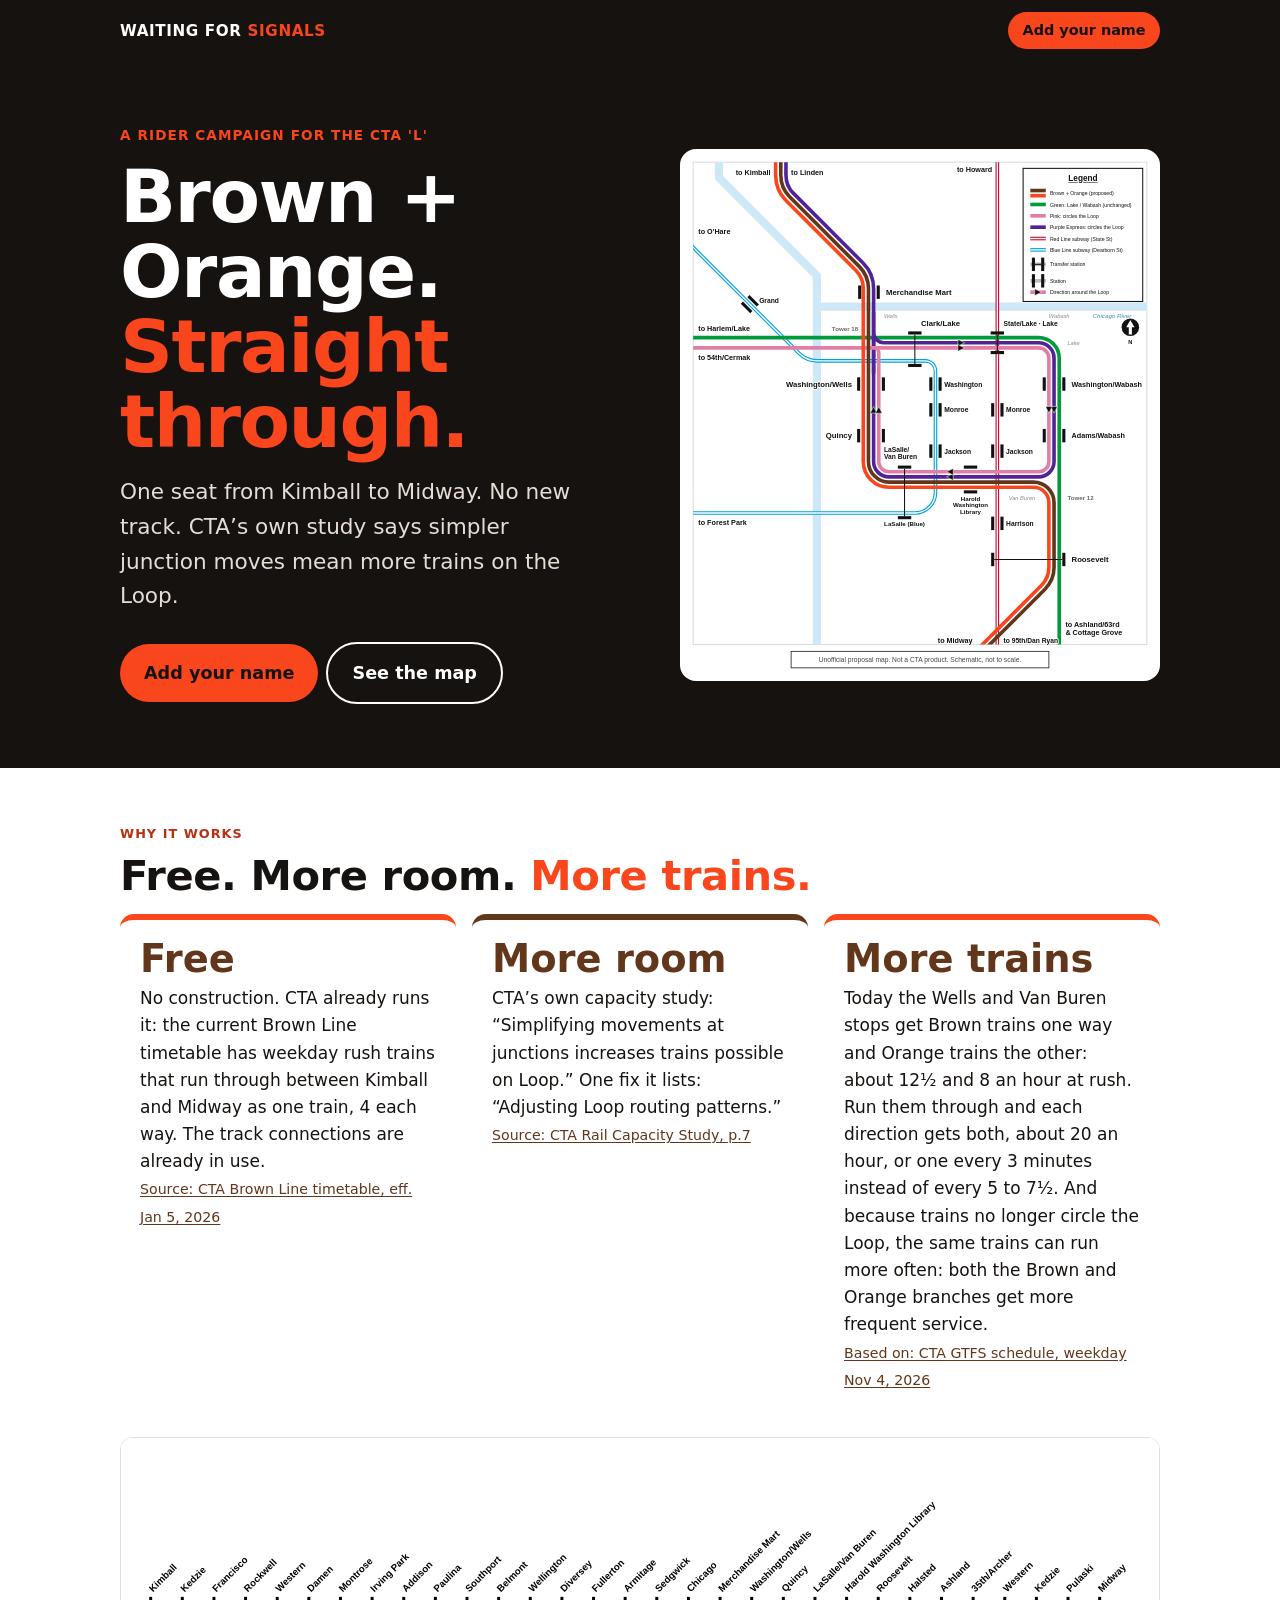
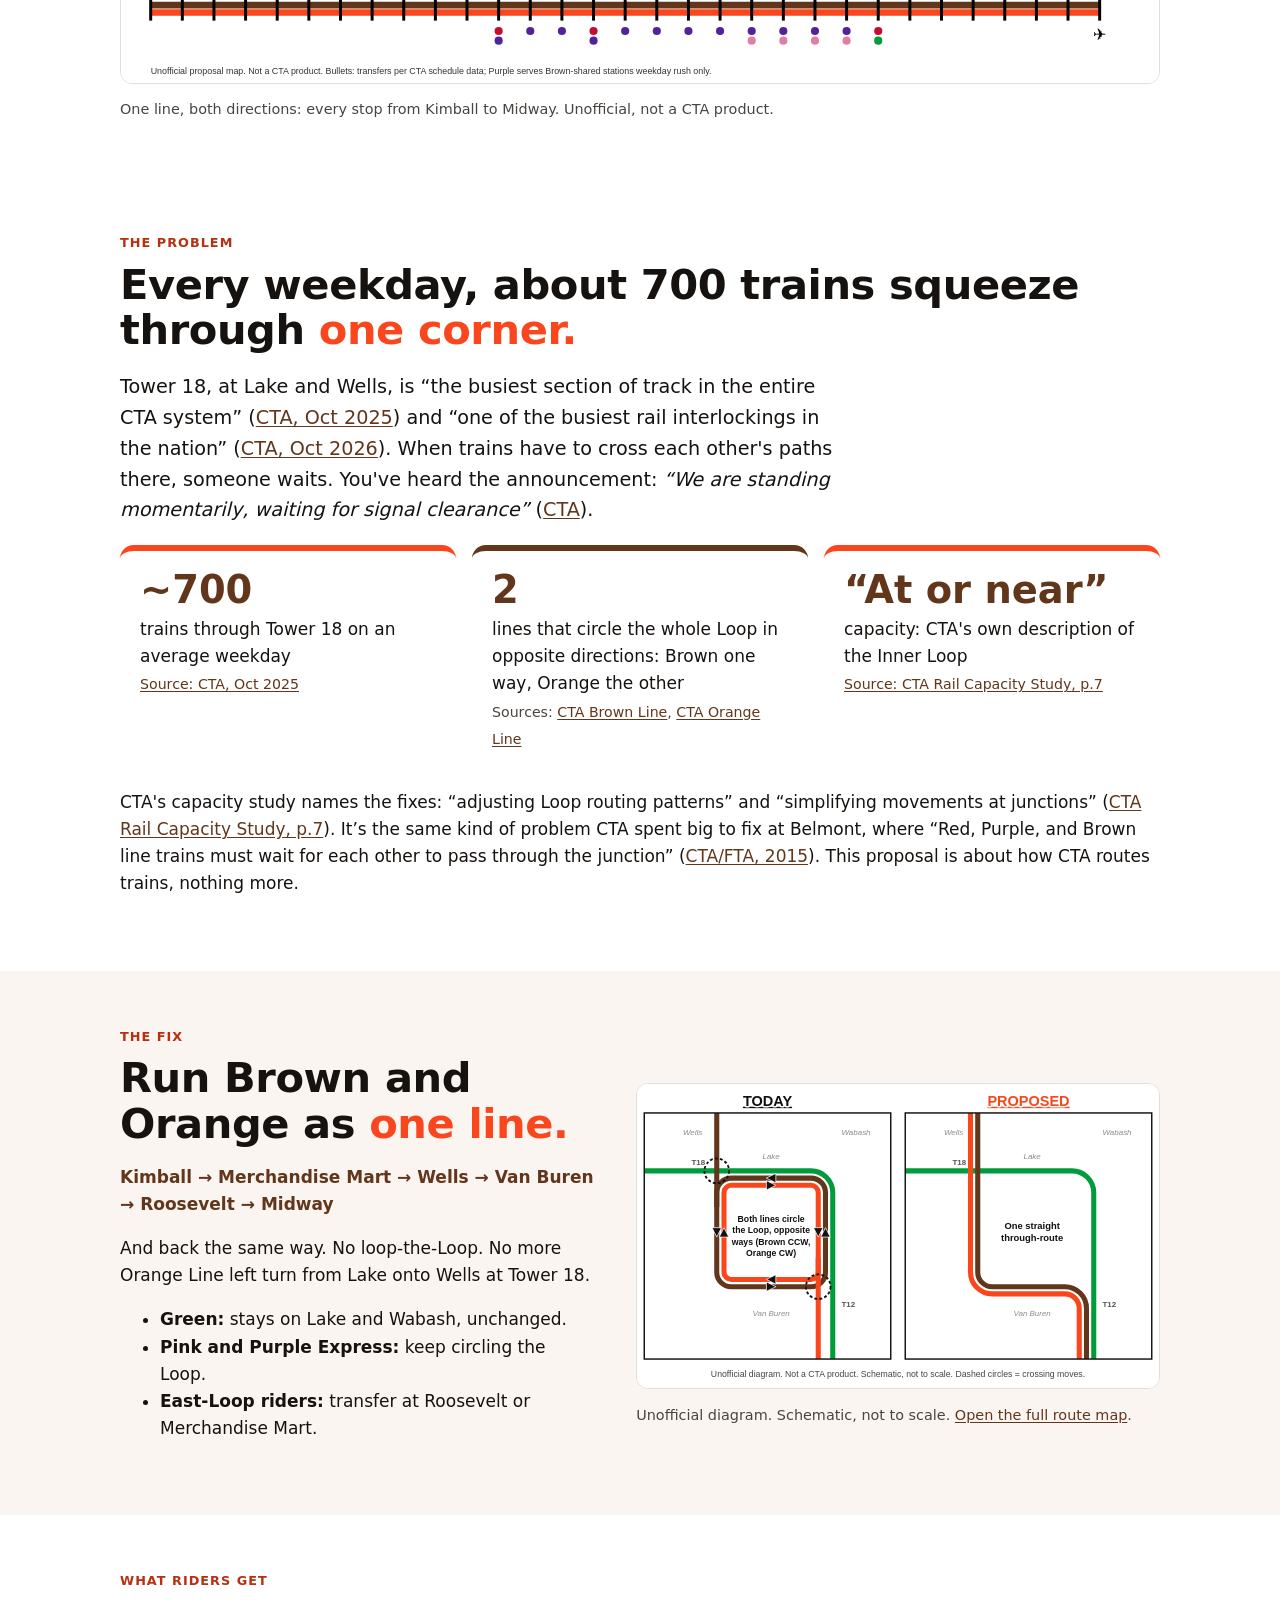
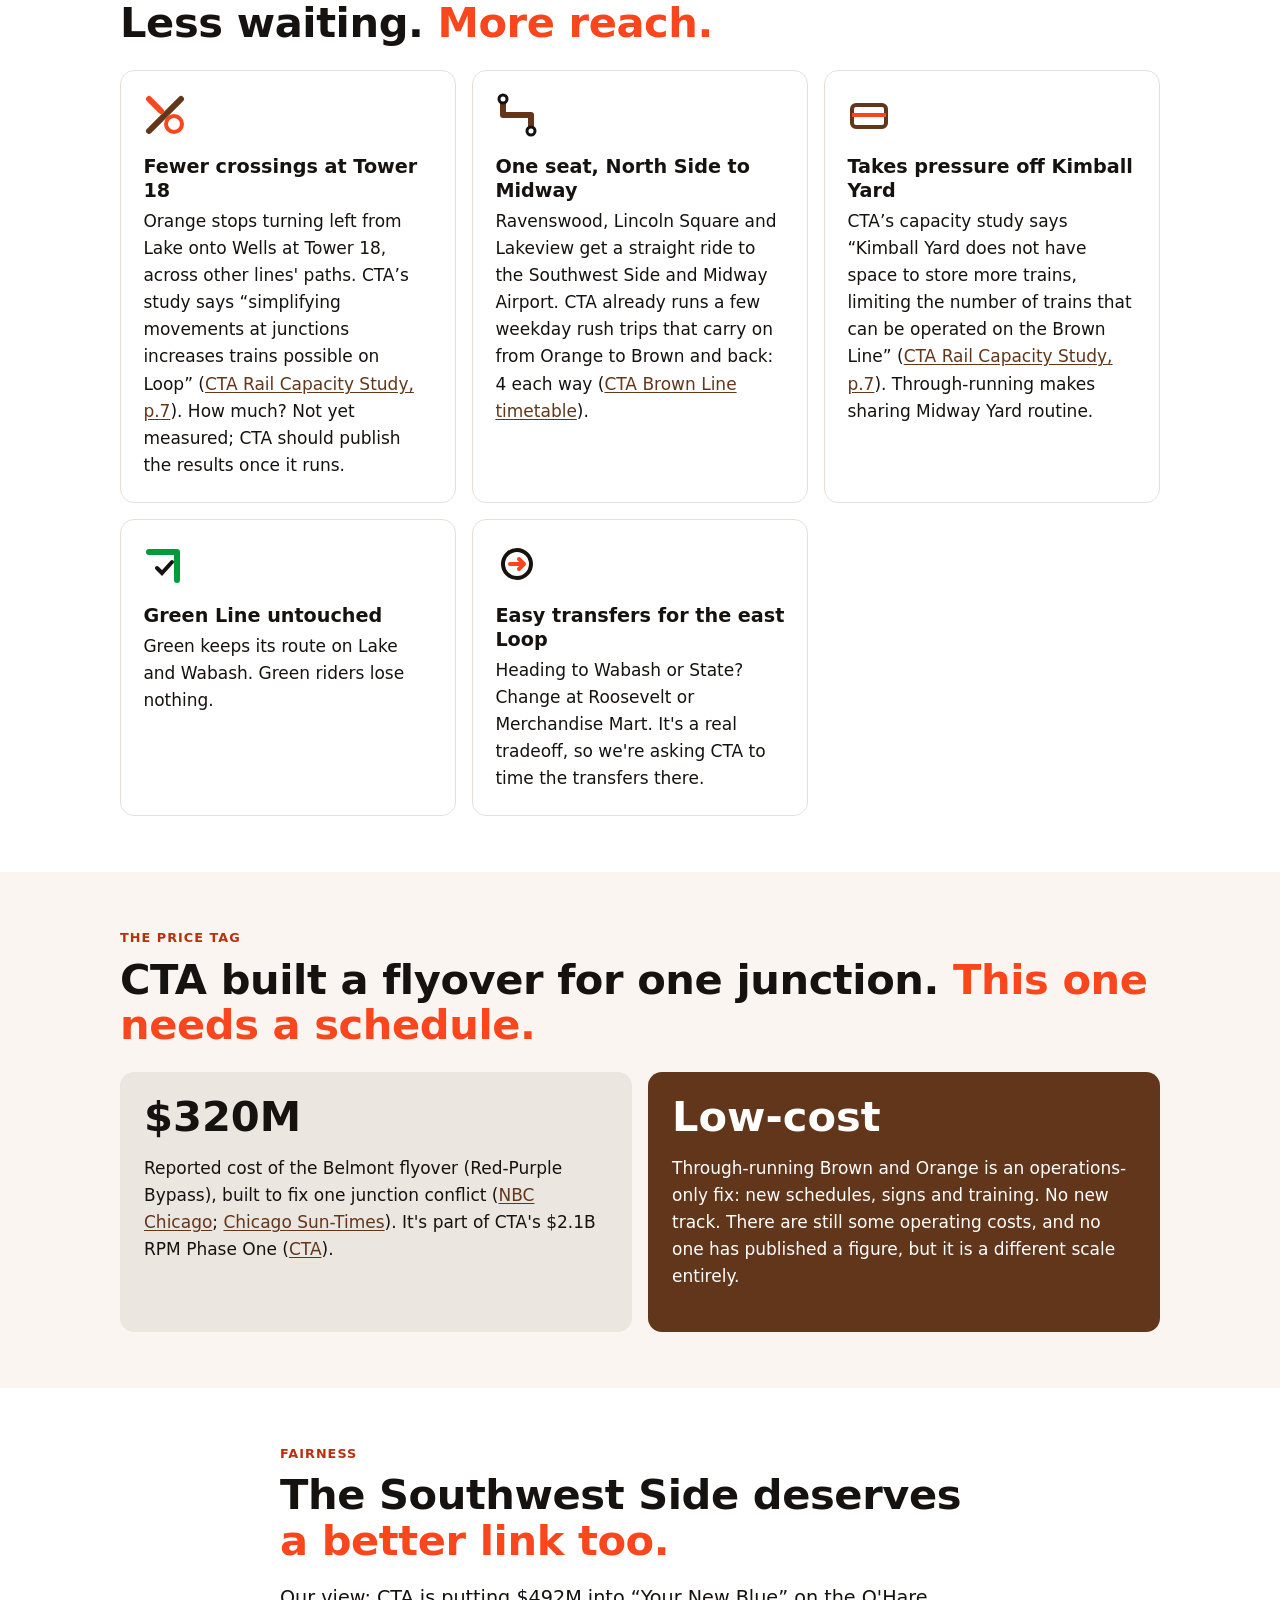
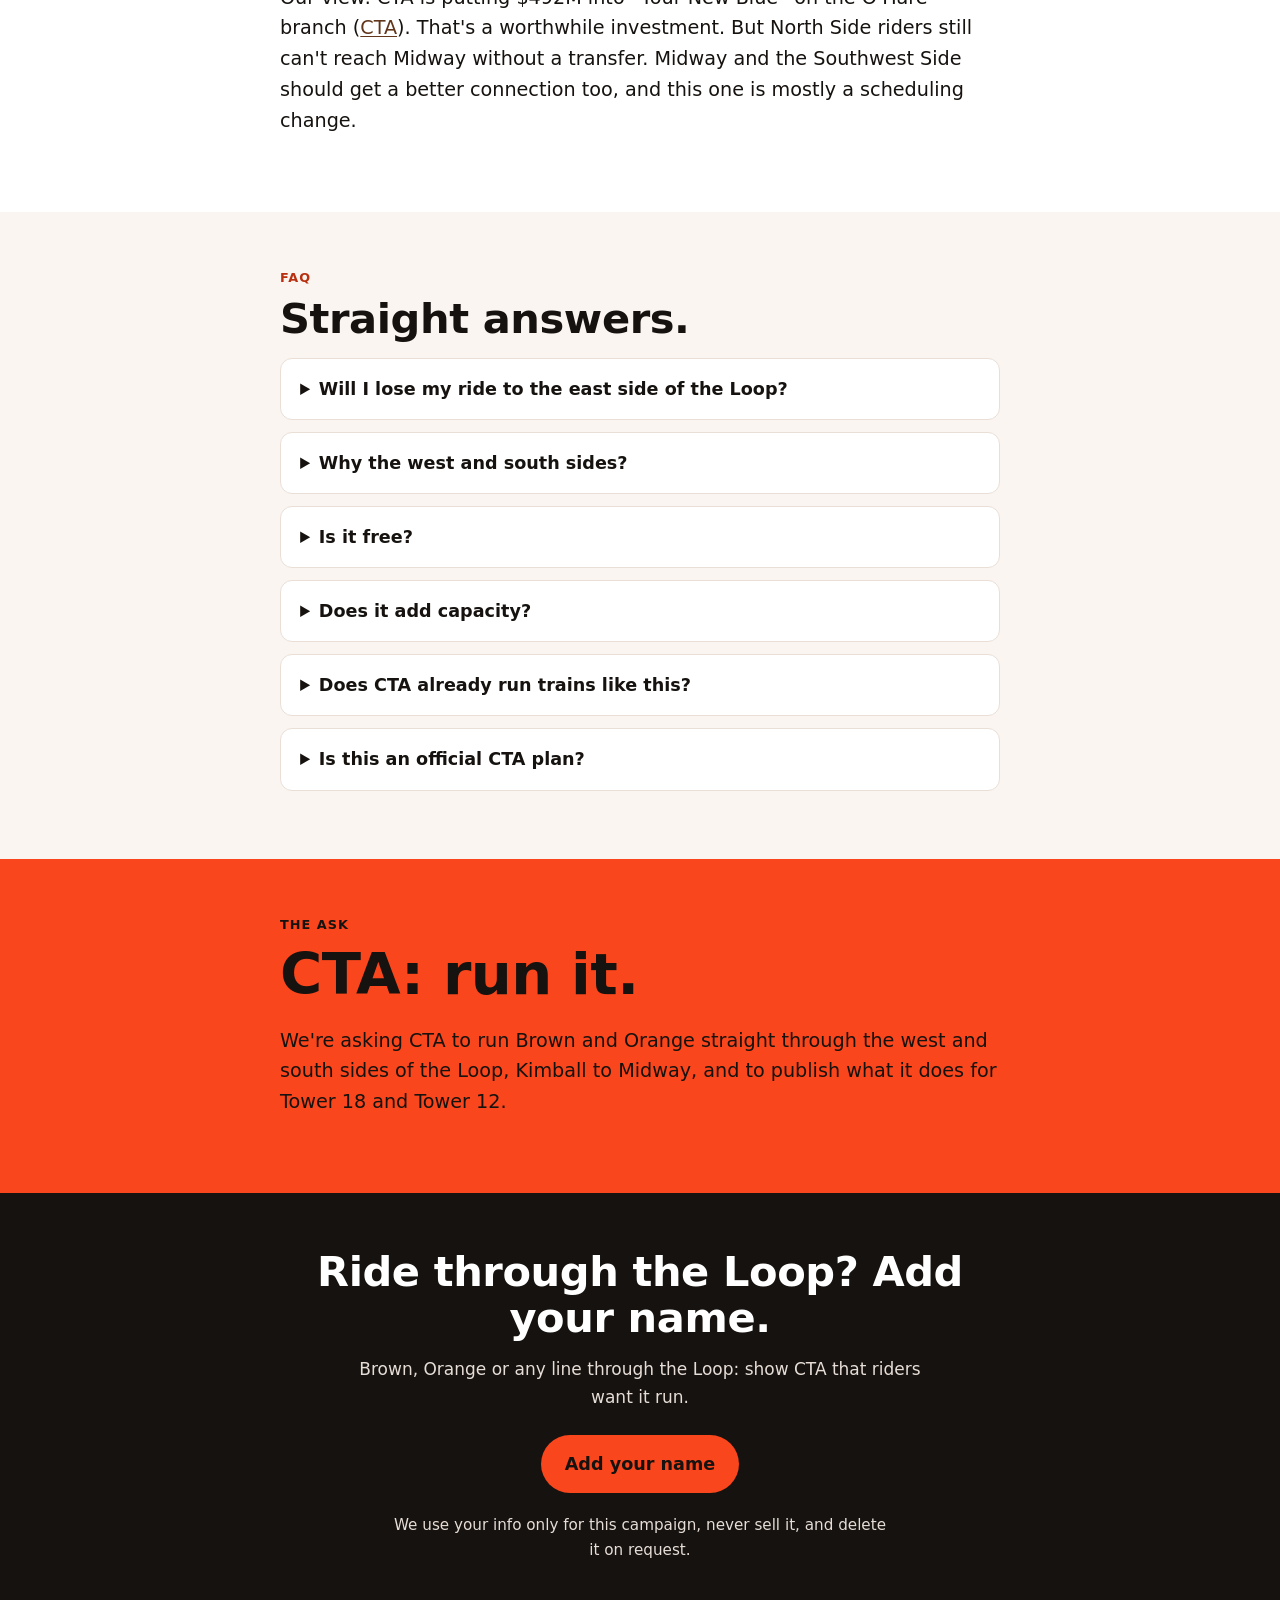
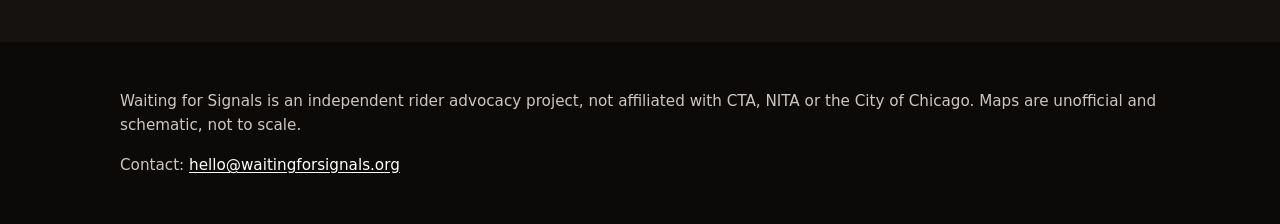
==== index.html @ 57dbf2f5 "Fix Tower 18: Orange left turn; more branch service" ====
<!doctype html>
<html lang="en">
<head>
<meta charset="utf-8">
<meta name="viewport" content="width=device-width,initial-scale=1">
<title>Waiting for Signals: Brown + Orange, straight through the Loop</title>
<meta name="description" content="A rider campaign asking CTA to run the Brown and Orange lines straight through the west and south sides of the Loop: fewer crossings at Tower 18, one seat from Kimball to Midway.">
<link rel="canonical" href="https://waitingforsignals.org/">
<meta property="og:type" content="website">
<meta property="og:url" content="https://waitingforsignals.org/">
<meta property="og:title" content="Waiting for Signals: Brown + Orange, straight through">
<meta property="og:description" content="One seat from Kimball to Midway. Fewer crossings at Tower 18. CTA: run it.">
<meta property="og:image" content="https://waitingforsignals.org/og_card.png">
<meta property="og:image:width" content="1200"><meta property="og:image:height" content="630">
<meta property="og:image:alt" content="Waiting for Signals: Brown + Orange, straight through. One seat, Kimball to Midway.">
<meta name="twitter:card" content="summary_large_image">
<meta name="theme-color" content="#16120f">
<link rel="icon" href="data:image/svg+xml,%3Csvg xmlns='http://www.w3.org/2000/svg' viewBox='0 0 32 32'%3E%3Crect width='32' height='32' rx='6' fill='%2362361B'/%3E%3Ccircle cx='16' cy='16' r='8' fill='%23F9461C'/%3E%3C/svg%3E">
<link rel="stylesheet" href="style.css">
</head>
<body>
<a class="skip" href="#main">Skip to content</a>
<nav class="top" aria-label="Site"><div class="wrap">
<a class="logo" href="#main">Waiting for <span>Signals</span></a>
<a class="navcta" href="#sign-up">Add your name</a>
</div></nav>

<header class="hero"><div class="wrap">
<div>
<p class="kicker">A rider campaign for the CTA 'L'</p>
<h1>Brown + Orange.<br><span class="o">Straight through.</span></h1>
<p class="sub">One seat from Kimball to Midway. No new track. CTA&rsquo;s own study says simpler junction moves mean more trains on the Loop.</p>
<a class="btn" href="#sign-up">Add your name</a><a class="btn ghost" href="#fix">See the map</a>
</div>
<div class="hero-map"><img src="route_map.svg" width="900" height="1000" alt="Unofficial schematic map: Brown and Orange run together from Kimball through Merchandise Mart, down Wells and along Van Buren, then on to Roosevelt and Midway. Green stays on Lake and Wabash. Pink and Purple Express still circle the Loop."></div>
</div></header>

<main id="main">
<section id="why" aria-labelledby="why-h"><div class="wrap">
<p class="eyebrow">Why it works</p>
<h2 id="why-h">Free. More room. <span class="o">More trains.</span></h2>
<ul class="stats">
<li><b>Free</b><span>No construction. CTA already runs it: the current Brown Line timetable has weekday rush trains that run through between Kimball and Midway as one train, 4 each way. The track connections are already in use.</span><small><a href="https://www.transitchicago.com/assets/1/6/rail-tt_brown.pdf">Source: CTA Brown Line timetable, eff. Jan 5, 2026</a></small></li>
<li><b>More room</b><span>CTA&rsquo;s own capacity study: &ldquo;Simplifying movements at junctions increases trains possible on Loop.&rdquo; One fix it lists: &ldquo;Adjusting Loop routing patterns.&rdquo;</span><small><a href="https://www.transitchicago.com/assets/1/6/RP_CDMSMITH_RCM_Task2AExecutiveSummary_20170628_FINAL.pdf">Source: CTA Rail Capacity Study, p.7</a></small></li>
<li><b>More trains</b><span>Today the Wells and Van Buren stops get Brown trains one way and Orange trains the other: about 12&frac12; and 8 an hour at rush. Run them through and each direction gets both, about 20 an hour, or one every 3 minutes instead of every 5 to 7&frac12;. And because trains no longer circle the Loop, the same trains can run more often: both the Brown and Orange branches get more frequent service.</span><small><a href="https://www.transitchicago.com/developers/gtfs/">Based on: CTA GTFS schedule, weekday Nov 4, 2026</a></small></li>
</ul>
<figure class="strip"><div class="strip-scroll"><img src="strip_map.svg" width="1400" height="330" alt="Unofficial strip map of the proposed through line: Kimball through Ravenswood, Lakeview and Lincoln Park stations to Merchandise Mart, then Washington/Wells, Quincy, LaSalle/Van Buren and Harold Washington Library, Roosevelt, and out through Halsted, Ashland, 35th/Archer, Western, Kedzie and Pulaski to Midway. Brown and Orange run side by side the whole way."></div>
<figcaption>One line, both directions: every stop from Kimball to Midway. Unofficial, not a CTA product.</figcaption></figure>
</div></section>
<section id="problem"><div class="wrap">
<p class="eyebrow">The problem</p>
<h2>Every weekday, about 700 trains squeeze through <span class="o">one corner.</span></h2>
<p class="lead">Tower 18, at Lake and Wells, is &ldquo;the busiest section of track in the entire CTA system&rdquo; (<a href="https://www.transitchicago.com/-weekend-track-work-will-require-a-line-cut-affecting-all-loop-elevated-rail-lines/">CTA, Oct 2025</a>) and &ldquo;one of the busiest rail interlockings in the nation&rdquo; (<a href="https://www.transitchicago.com/cta-to-revitalize-key-track-and-interlocking-infrastructure-at-loop-and-lake-junction-this-weekend-/">CTA, Oct 2026</a>). When trains have to cross each other's paths there, someone waits. You've heard the announcement: <em>&ldquo;We are standing momentarily, waiting for signal clearance&rdquo;</em> (<a href="https://www.transitchicago.com/assets/1/6/RedPurpleBypass_ExhibitBrds_20140521.pdf">CTA</a>).</p>
<ul class="stats">
<li><b>~700</b><span>trains through Tower 18 on an average weekday</span><small><a href="https://www.transitchicago.com/-weekend-track-work-will-require-a-line-cut-affecting-all-loop-elevated-rail-lines/">Source: CTA, Oct 2025</a></small></li>
<li><b>2</b><span>lines that circle the whole Loop in opposite directions: Brown one way, Orange the other</span><small>Sources: <a href="https://www.transitchicago.com/brownline/">CTA Brown Line</a>, <a href="https://www.transitchicago.com/orangeline/">CTA Orange Line</a></small></li>
<li><b>&ldquo;At or near&rdquo;</b><span>capacity: CTA's own description of the Inner Loop</span><small><a href="https://www.transitchicago.com/assets/1/6/RP_CDMSMITH_RCM_Task2AExecutiveSummary_20170628_FINAL.pdf">Source: CTA Rail Capacity Study, p.7</a></small></li>
</ul>
<p>CTA's capacity study names the fixes: &ldquo;adjusting Loop routing patterns&rdquo; and &ldquo;simplifying movements at junctions&rdquo; (<a href="https://www.transitchicago.com/assets/1/6/RP_CDMSMITH_RCM_Task2AExecutiveSummary_20170628_FINAL.pdf">CTA Rail Capacity Study, p.7</a>). It&rsquo;s the same kind of problem CTA spent big to fix at Belmont, where &ldquo;Red, Purple, and Brown line trains must wait for each other to pass through the junction&rdquo; (<a href="https://www.transitchicago.com/assets/1/6/2015-05-19_CTA_RPM_-_RPB_EA_FINAL.pdf">CTA/FTA, 2015</a>). This proposal is about how CTA routes trains, nothing more.</p>
</div></section>

<section id="fix" class="tint"><div class="wrap split">
<div>
<p class="eyebrow">The fix</p>
<h2>Run Brown and Orange as <span class="o">one line.</span></h2>
<p class="route">Kimball &rarr; Merchandise Mart &rarr; Wells &rarr; Van Buren &rarr; Roosevelt &rarr; Midway</p>
<p>And back the same way. No loop-the-Loop. No more Orange Line left turn from Lake onto Wells at Tower 18.</p>
<ul>
<li><strong>Green:</strong> stays on Lake and Wabash, unchanged.</li>
<li><strong>Pink and Purple Express:</strong> keep circling the Loop.</li>
<li><strong>East-Loop riders:</strong> transfer at Roosevelt or Merchandise Mart.</li>
</ul>
</div>
<figure><img src="before_after.svg" width="720" height="420" alt="Before and after diagram. Today: Brown circles the Loop one way and Orange the other, crossing paths at the junctions. Proposed: Brown and Orange run straight down Wells and along Van Buren, and Green is unchanged on Lake and Wabash.">
<figcaption>Unofficial diagram. Schematic, not to scale. <a href="route_map.svg">Open the full route map</a>.</figcaption></figure>
</div></section>

<section id="benefits"><div class="wrap">
<p class="eyebrow">What riders get</p>
<h2>Less waiting. <span class="o">More reach.</span></h2>
<div class="cards">
<article class="card"><svg viewBox="0 0 44 44" aria-hidden="true"><path d="M6 38 L38 6" stroke="#62361B" stroke-width="6" stroke-linecap="round"/><path d="M6 6 L18 18" stroke="#F9461C" stroke-width="6" stroke-linecap="round"/><circle cx="31" cy="31" r="8" fill="none" stroke="#F9461C" stroke-width="4"/></svg>
<h3>Fewer crossings at Tower 18</h3><p>Orange stops turning left from Lake onto Wells at Tower 18, across other lines' paths. CTA&rsquo;s study says &ldquo;simplifying movements at junctions increases trains possible on Loop&rdquo; (<a href="https://www.transitchicago.com/assets/1/6/RP_CDMSMITH_RCM_Task2AExecutiveSummary_20170628_FINAL.pdf">CTA Rail Capacity Study, p.7</a>). How much? Not yet measured; CTA should publish the results once it runs.</p></article>
<article class="card"><svg viewBox="0 0 44 44" aria-hidden="true"><path d="M8 6 V22 H36 V38" fill="none" stroke="#62361B" stroke-width="6" stroke-linejoin="round" stroke-linecap="round"/><circle cx="8" cy="6" r="4" fill="#fff" stroke="#16120f" stroke-width="3"/><circle cx="36" cy="38" r="4" fill="#fff" stroke="#16120f" stroke-width="3"/></svg>
<h3>One seat, North Side to Midway</h3><p>Ravenswood, Lincoln Square and Lakeview get a straight ride to the Southwest Side and Midway Airport. CTA already runs a few weekday rush trips that carry on from Orange to Brown and back: 4 each way (<a href="https://www.transitchicago.com/assets/1/6/rail-tt_brown.pdf">CTA Brown Line timetable</a>).</p></article>
<article class="card"><svg viewBox="0 0 44 44" aria-hidden="true"><rect x="5" y="12" width="34" height="22" rx="4" fill="none" stroke="#62361B" stroke-width="4"/><path d="M5 22 H39" stroke="#F9461C" stroke-width="4"/></svg>
<h3>Takes pressure off Kimball Yard</h3><p>CTA&rsquo;s capacity study says &ldquo;Kimball Yard does not have space to store more trains, limiting the number of trains that can be operated on the Brown Line&rdquo; (<a href="https://www.transitchicago.com/assets/1/6/RP_CDMSMITH_RCM_Task2AExecutiveSummary_20170628_FINAL.pdf">CTA Rail Capacity Study, p.7</a>). Through-running makes sharing Midway Yard routine.</p></article>
<article class="card"><svg viewBox="0 0 44 44" aria-hidden="true"><path d="M6 10 H34 V38" fill="none" stroke="#009B3A" stroke-width="6" stroke-linejoin="round" stroke-linecap="round"/><path d="M14 26 l5 5 l10 -11" fill="none" stroke="#16120f" stroke-width="4" stroke-linecap="round"/></svg>
<h3>Green Line untouched</h3><p>Green keeps its route on Lake and Wabash. Green riders lose nothing.</p></article>
<article class="card"><svg viewBox="0 0 44 44" aria-hidden="true"><circle cx="22" cy="22" r="14" fill="#fff" stroke="#16120f" stroke-width="4"/><path d="M15 22 H29 M24 17 l5 5 -5 5" fill="none" stroke="#F9461C" stroke-width="4" stroke-linecap="round" stroke-linejoin="round"/></svg>
<h3>Easy transfers for the east Loop</h3><p>Heading to Wabash or State? Change at Roosevelt or Merchandise Mart. It's a real tradeoff, so we're asking CTA to time the transfers there.</p></article>
</div>
</div></section>

<section id="cost" class="tint"><div class="wrap">
<p class="eyebrow">The price tag</p>
<h2>CTA built a flyover for one junction. <span class="o">This one needs a schedule.</span></h2>
<div class="vs">
<div class="a"><b>$320M</b><p>Reported cost of the Belmont flyover (Red-Purple Bypass), built to fix one junction conflict (<a href="https://www.nbcchicago.com/local-2/ctas-new-red-purple-bypass-goes-into-service-today-will-carry-brown-line-over-new-tracks/2688964/">NBC Chicago</a>; <a href="https://chicago.suntimes.com/2021/11/18/22789957/cta-brown-line-red-purple-bypass">Chicago Sun-Times</a>). It's part of CTA's $2.1B RPM Phase One (<a href="https://www.transitchicago.com/assets/1/14/RPM_Red-Purple_Bypass_to_go_into_service_release_FINAL_11.17.21.pdf">CTA</a>).</p></div>
<div class="b"><b>Low-cost</b><p>Through-running Brown and Orange is an operations-only fix: new schedules, signs and training. No new track. There are still some operating costs, and no one has published a figure, but it is a different scale entirely.</p></div>
</div>
</div></section>

<section id="fairness"><div class="wrap narrow">
<p class="eyebrow">Fairness</p>
<h2>The Southwest Side deserves <span class="o">a better link too.</span></h2>
<p class="lead">Our view: CTA is putting $492M into &ldquo;Your New Blue&rdquo; on the O'Hare branch (<a href="https://www.transitchicago.com/yournewblue/">CTA</a>). That's a worthwhile investment. But North Side riders still can't reach Midway without a transfer. Midway and the Southwest Side should get a better connection too, and this one is mostly a scheduling change.</p>
</div></section>

<section id="faq" class="tint"><div class="wrap narrow">
<p class="eyebrow">FAQ</p>
<h2>Straight answers.</h2>
<details><summary>Will I lose my ride to the east side of the Loop?</summary><p>If you ride Brown or Orange to Washington/Wabash, State/Lake or Adams/Wabash, you'd transfer at Roosevelt or Merchandise Mart. That's a real tradeoff, so we're asking CTA to time the transfers there.</p></details>
<details><summary>Why the west and south sides?</summary><p>Running along Wells and Van Buren links Kimball and Midway directly. It removes the Orange Line's left turn from Lake onto Wells at Tower 18 and the full-Loop trip for both lines, and Green stays on Lake and Wabash.</p></details>
<details><summary>Is it free?</summary><p>Free of construction, yes: it needs no new track, and CTA already runs a few through trains between Kimball and Midway (<a href="https://www.transitchicago.com/assets/1/6/rail-tt_brown.pdf">CTA Brown Line timetable, eff. Jan 5, 2026</a>). Running it all day still has some operating costs, like new signs, schedules and operator training. No source we know of puts a dollar figure on it.</p></details>
<details><summary>Does it add capacity?</summary><p>It could free up capacity. Nobody has quantified the gain publicly yet. We're asking CTA to publish the Tower 18 and Tower 12 results when it runs.</p></details>
<details><summary>Does CTA already run trains like this?</summary><p>Yes, a few. The current Brown Line timetable shows 4 weekday trips each way that run through between the Orange and Brown lines (<a href="https://www.transitchicago.com/assets/1/6/rail-tt_brown.pdf">CTA Brown Line timetable</a>). Riders call them &ldquo;tiger trains&rdquo; (<a href="https://chi.streetsblog.org/2020/02/21/riding-the-tiger-whats-up-with-those-wacky-hybrid-orange-and-brown-l-trains">Streetsblog Chicago</a>), and CTA said Kimball Yard &ldquo;simply doesn&rsquo;t have enough capacity&rdquo; for the full morning rush.</p></details>
<details><summary>Is this an official CTA plan?</summary><p>No. Waiting for Signals is an independent rider campaign. The maps on this site are unofficial and are not CTA products.</p></details>
</div></section>

<section id="ask" class="ask"><div class="wrap narrow">
<p class="eyebrow" style="color:#16120f">The ask</p>
<h2>CTA: run it.</h2>
<p class="lead">We're asking CTA to run Brown and Orange straight through the west and south sides of the Loop, Kimball to Midway, and to publish what it does for Tower 18 and Tower 12.</p>
</div></section>

<section id="sign-up" class="signup"><div class="wrap narrow">
<h2>Ride through the Loop? Add your name.</h2>
<p>Brown, Orange or any line through the Loop: show CTA that riders want it run.</p>
<a class="btn" href="https://tally.so/r/5XX7Ro" rel="noopener">Add your name</a>
<p class="privacy">We use your info only for this campaign, never sell it, and delete it on request.</p>
</div></section>
</main>
<footer><div class="wrap">
<p>Waiting for Signals is an independent rider advocacy project, not affiliated with CTA, NITA or the City of Chicago. Maps are unofficial and schematic, not to scale.</p>
<p>Contact: <a href="mailto:hello@waitingforsignals.org">hello@waitingforsignals.org</a></p>
</div></footer>
</body>
</html>
---- style.css ----
:root{--brown:#62361B;--orange:#F9461C;--ink:#16120f;--muted:#4a4440;--tint:#faf5f1;--olink:#b8300f}
*{box-sizing:border-box}html{scroll-behavior:smooth}
body{margin:0;font-family:Inter,system-ui,-apple-system,"Segoe UI",Roboto,Helvetica,Arial,sans-serif;color:var(--ink);line-height:1.6;font-size:1.0625rem}
a{color:var(--brown);text-underline-offset:2px}
a:focus-visible,.btn:focus-visible,summary:focus-visible{outline:3px solid var(--orange);outline-offset:3px;border-radius:4px}
.skip{position:absolute;left:-999px}.skip:focus{left:1rem;top:1rem;background:#fff;padding:.5rem;z-index:9}
.wrap{max-width:1080px;margin:0 auto;padding:0 1.25rem}
.narrow{max-width:760px}
nav.top{background:var(--ink);color:#fff}
nav.top .wrap{display:flex;justify-content:space-between;align-items:center;padding-top:.75rem;padding-bottom:.75rem;gap:1rem}
.logo{font-weight:800;letter-spacing:.04em;color:#fff;text-decoration:none;text-transform:uppercase;font-size:.95rem}
.logo span{color:var(--orange)}
nav.top .navcta{color:#fff;background:var(--orange);color:#16120f;padding:.45rem .9rem;border-radius:999px;font-weight:700;text-decoration:none;font-size:.9rem}
.hero{background:var(--ink);color:#fff;padding:2.5rem 0 3rem;overflow:hidden}
.hero .wrap{display:grid;gap:2rem}
.kicker{color:var(--orange);font-weight:800;letter-spacing:.08em;text-transform:uppercase;font-size:.85rem;margin:0 0 .75rem}
.hero h1{font-size:clamp(2.4rem,9vw,4.6rem);line-height:1.02;margin:0 0 1rem;font-weight:800;letter-spacing:-.02em}
.hero h1 .o{color:var(--orange)}
.hero .sub{font-size:clamp(1.1rem,3.6vw,1.35rem);color:#e6ddd6;margin:0 0 1.75rem;max-width:34ch}
.btn{display:inline-block;background:var(--orange);color:#16120f;font-weight:800;padding:.95rem 1.5rem;border-radius:999px;text-decoration:none;font-size:1.1rem}
.btn:hover{background:#ff6a45}
.btn.ghost{background:transparent;color:#fff;border:2px solid #fff;margin-left:.5rem}
.btn.dark{background:var(--brown);color:#fff}
.hero-map{background:#fff;border-radius:16px;padding:.5rem}
.hero-map img{width:100%;height:auto;display:block}
.stats{display:grid;grid-template-columns:1fr;gap:1rem;margin:0;padding:0;list-style:none}
.stats li{background:#fff;border-radius:14px;padding:1.25rem;border-top:6px solid var(--orange)}
.stats li:nth-child(even){border-top-color:var(--brown)}
.stats b{display:block;font-size:2.4rem;line-height:1;color:var(--brown);font-weight:800}
.stats span{display:block;margin-top:.4rem}
.stats small{color:var(--muted)}
section{padding:3.5rem 0}
section.tint{background:var(--tint)}
h2{font-size:clamp(1.8rem,5.5vw,2.6rem);line-height:1.1;margin:0 0 1rem;letter-spacing:-.01em;font-weight:800}
h2 .o{color:var(--orange)}
.eyebrow{color:var(--olink);font-weight:800;text-transform:uppercase;letter-spacing:.08em;font-size:.8rem;margin:0 0 .5rem}
.lead{font-size:1.2rem;max-width:60ch}
figure{margin:1.5rem 0 0}figure img{width:100%;height:auto;border-radius:12px;border:1px solid #e5ded8;background:#fff}
figcaption{font-size:.9rem;color:var(--muted);margin-top:.4rem}
.route{font-weight:800;color:var(--brown)}
.cards{display:grid;gap:1rem;grid-template-columns:1fr;margin-top:1.5rem}
.card{background:#fff;border-radius:14px;padding:1.4rem;border:1px solid #eadfd6}
.card svg{width:44px;height:44px}
.card h3{margin:.6rem 0 .3rem;font-size:1.2rem;line-height:1.25}
.card p{margin:0}
.vs{display:grid;gap:1rem;grid-template-columns:1fr;margin-top:1.5rem}
.vs div{border-radius:14px;padding:1.5rem}
.vs .a{background:#ece6e1}.vs .b{background:var(--brown);color:#fff}.vs .b a{color:#ffd9cc}
.vs b{display:block;font-size:2.6rem;line-height:1;font-weight:800}
details{background:#fff;border:1px solid #eadfd6;border-radius:12px;padding:1rem 1.2rem;margin:.75rem 0}
summary{font-weight:800;cursor:pointer;font-size:1.1rem}
details p{margin:.6rem 0 0}
.ask{background:var(--orange);color:#16120f}
.ask h2{font-size:clamp(2.2rem,8vw,3.6rem)}
.ask a{color:#16120f}
.signup{background:var(--ink);color:#fff;text-align:center}
.signup h2{color:#fff}.signup p{color:#e6ddd6;max-width:52ch;margin:0 auto 1.5rem}
.privacy{font-size:.95rem;margin-top:1.25rem!important}
footer{background:#0c0a08;color:#cfc6bf;padding:2rem 0;font-size:.95rem}footer a{color:#fff}
.src{font-size:.85em;color:var(--muted)}
.b .src,.signup .src{color:#e6ddd6}
@media(min-width:800px){
 .hero{padding:4rem 0}
 .hero .wrap{grid-template-columns:1.1fr 1fr;align-items:center}
 .stats{grid-template-columns:repeat(3,1fr)}
 .cards{grid-template-columns:repeat(2,1fr)}
 .vs{grid-template-columns:1fr 1fr}
 .split{display:grid;grid-template-columns:1fr 1.1fr;gap:2.5rem;align-items:center}
}
@media(min-width:1000px){.cards{grid-template-columns:repeat(3,1fr)}}
@media(prefers-reduced-motion:reduce){html{scroll-behavior:auto}}
.strip-scroll{overflow-x:auto;-webkit-overflow-scrolling:touch;border-radius:12px}
.strip-scroll img{max-width:100%;min-width:720px}
@media(min-width:800px){.strip-scroll img{min-width:0}}
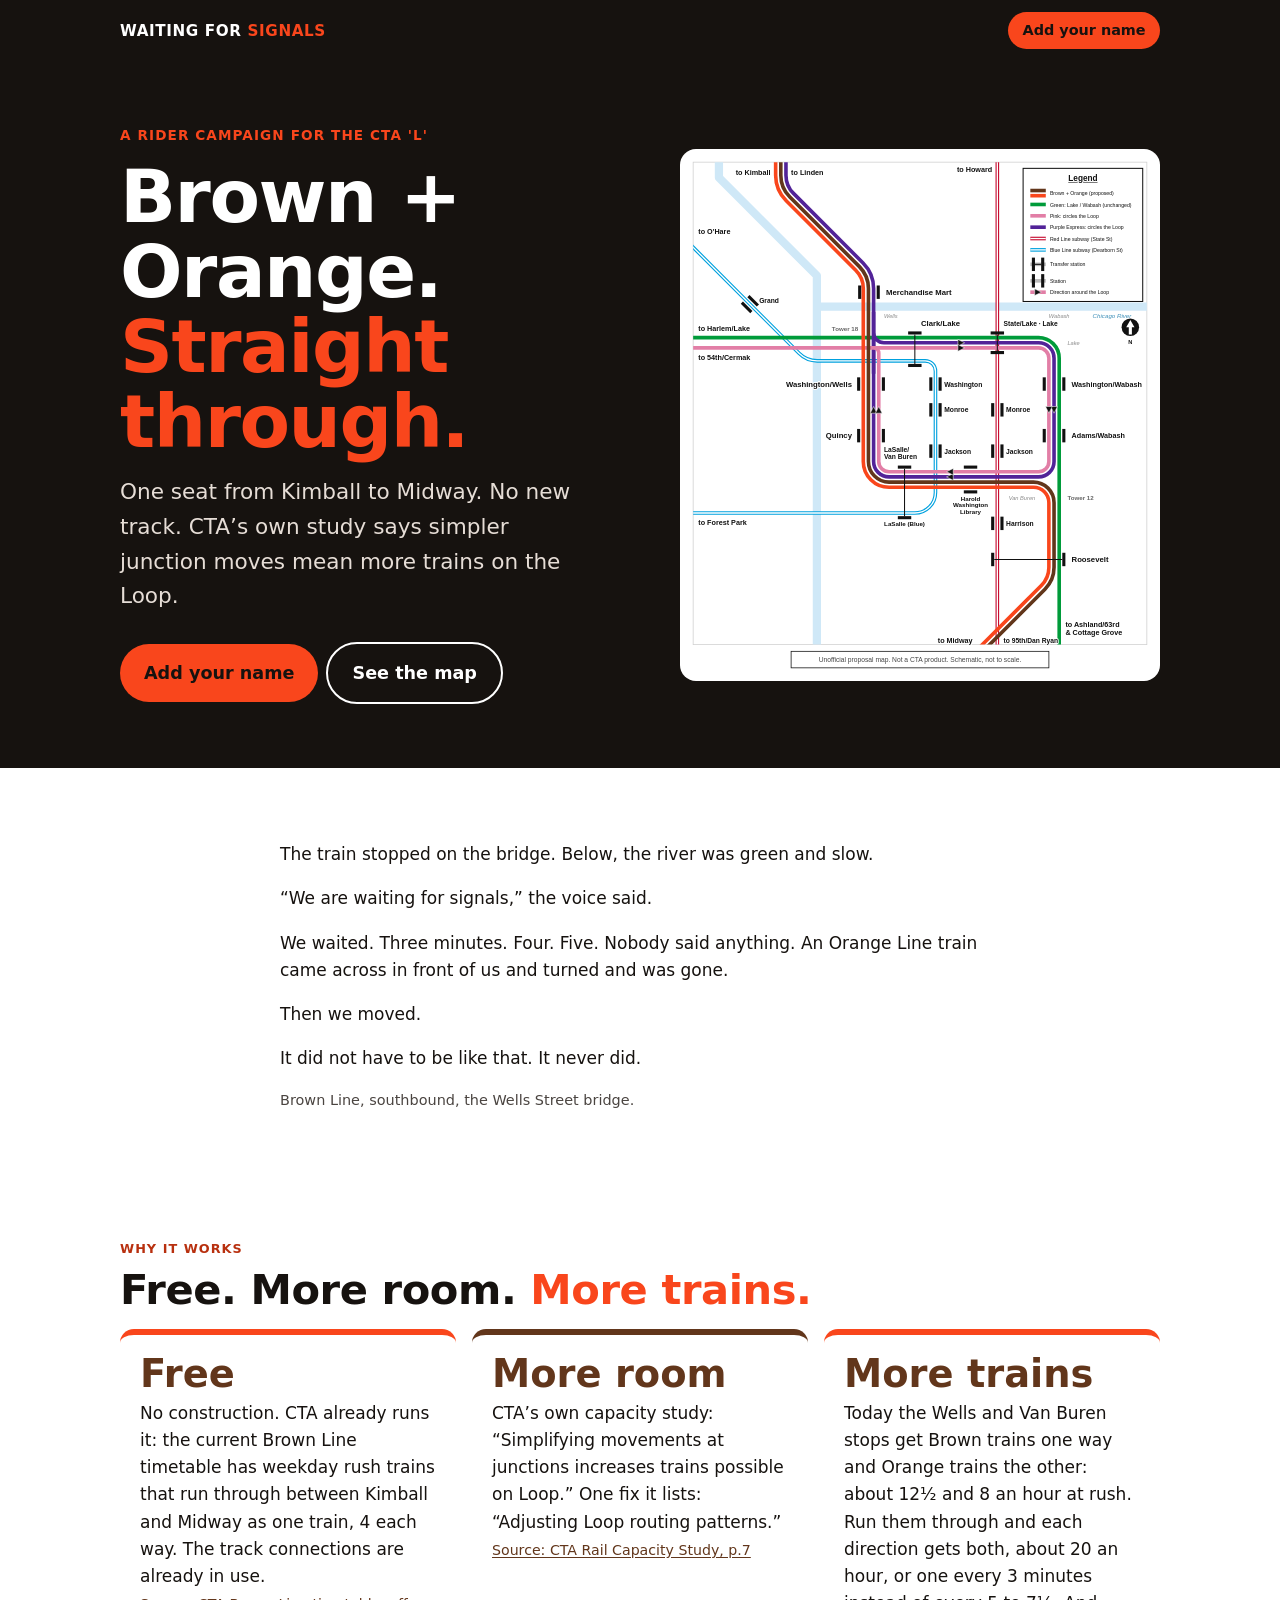
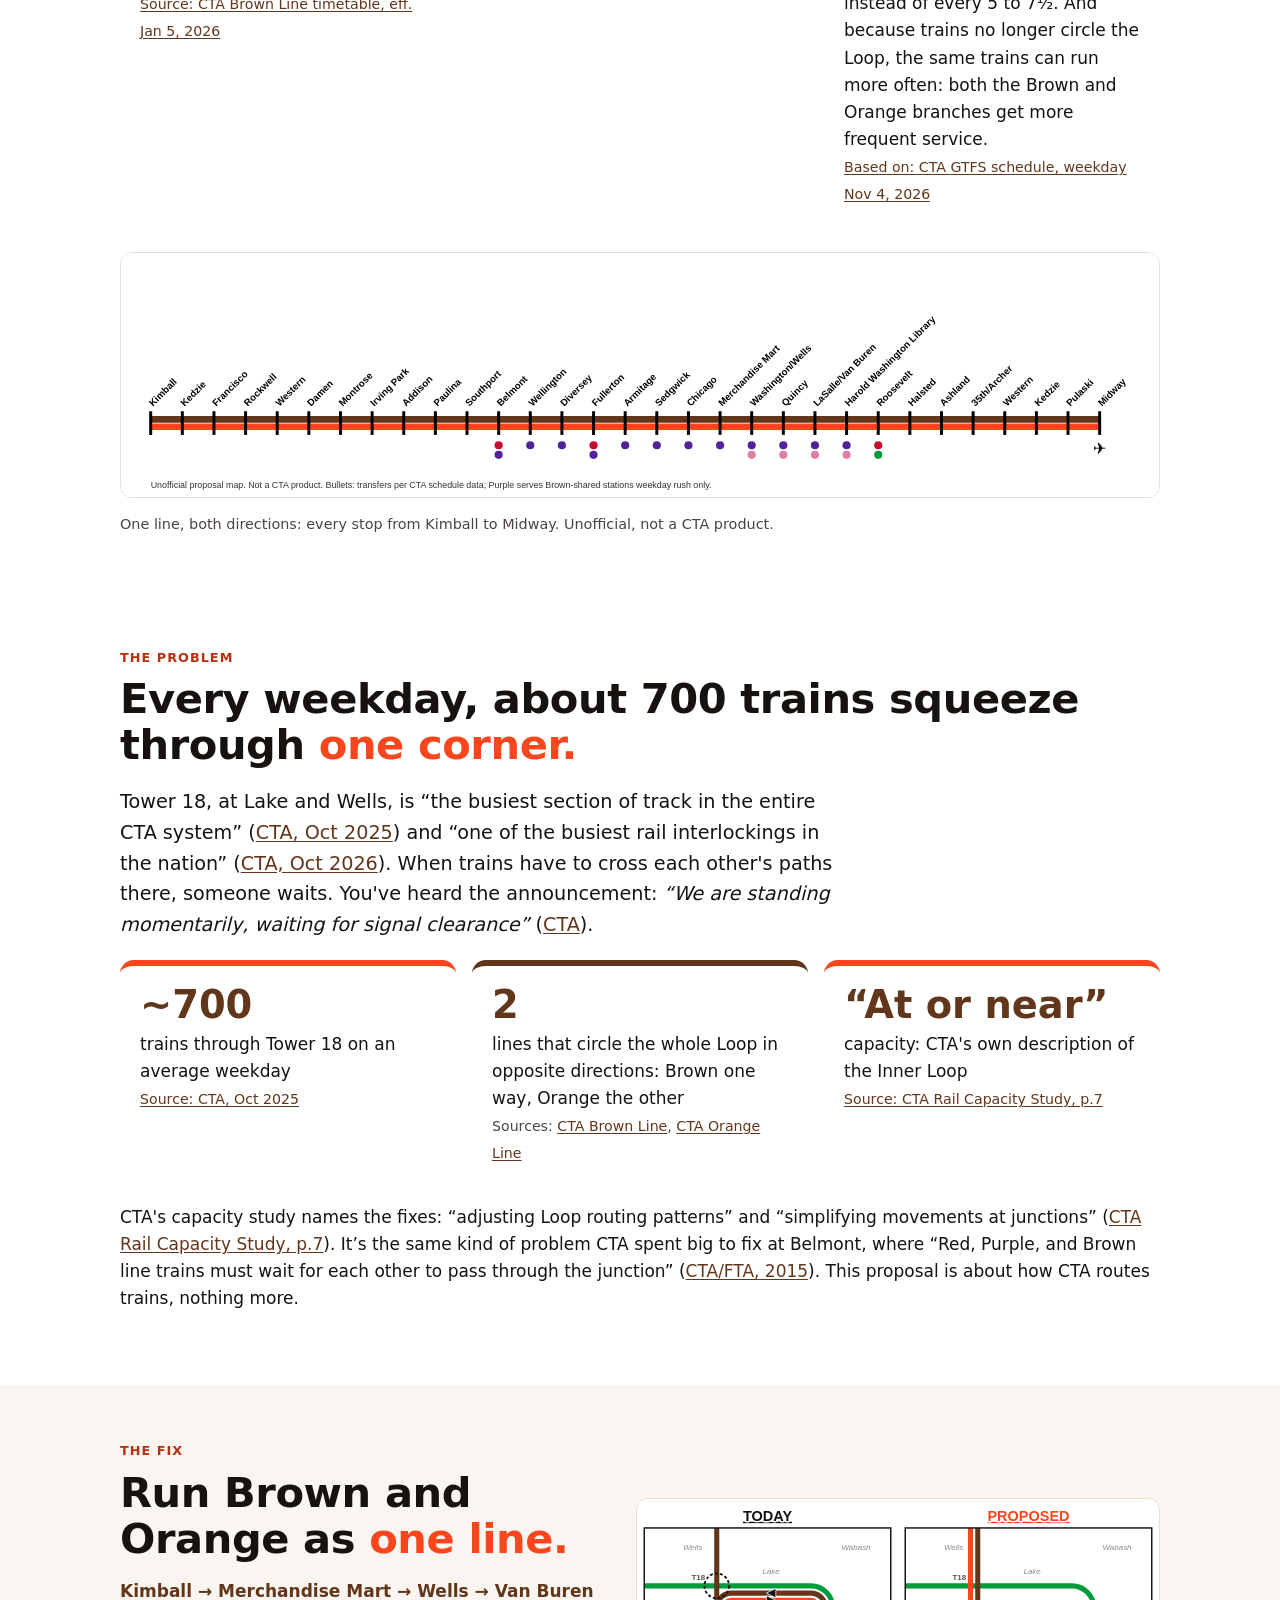
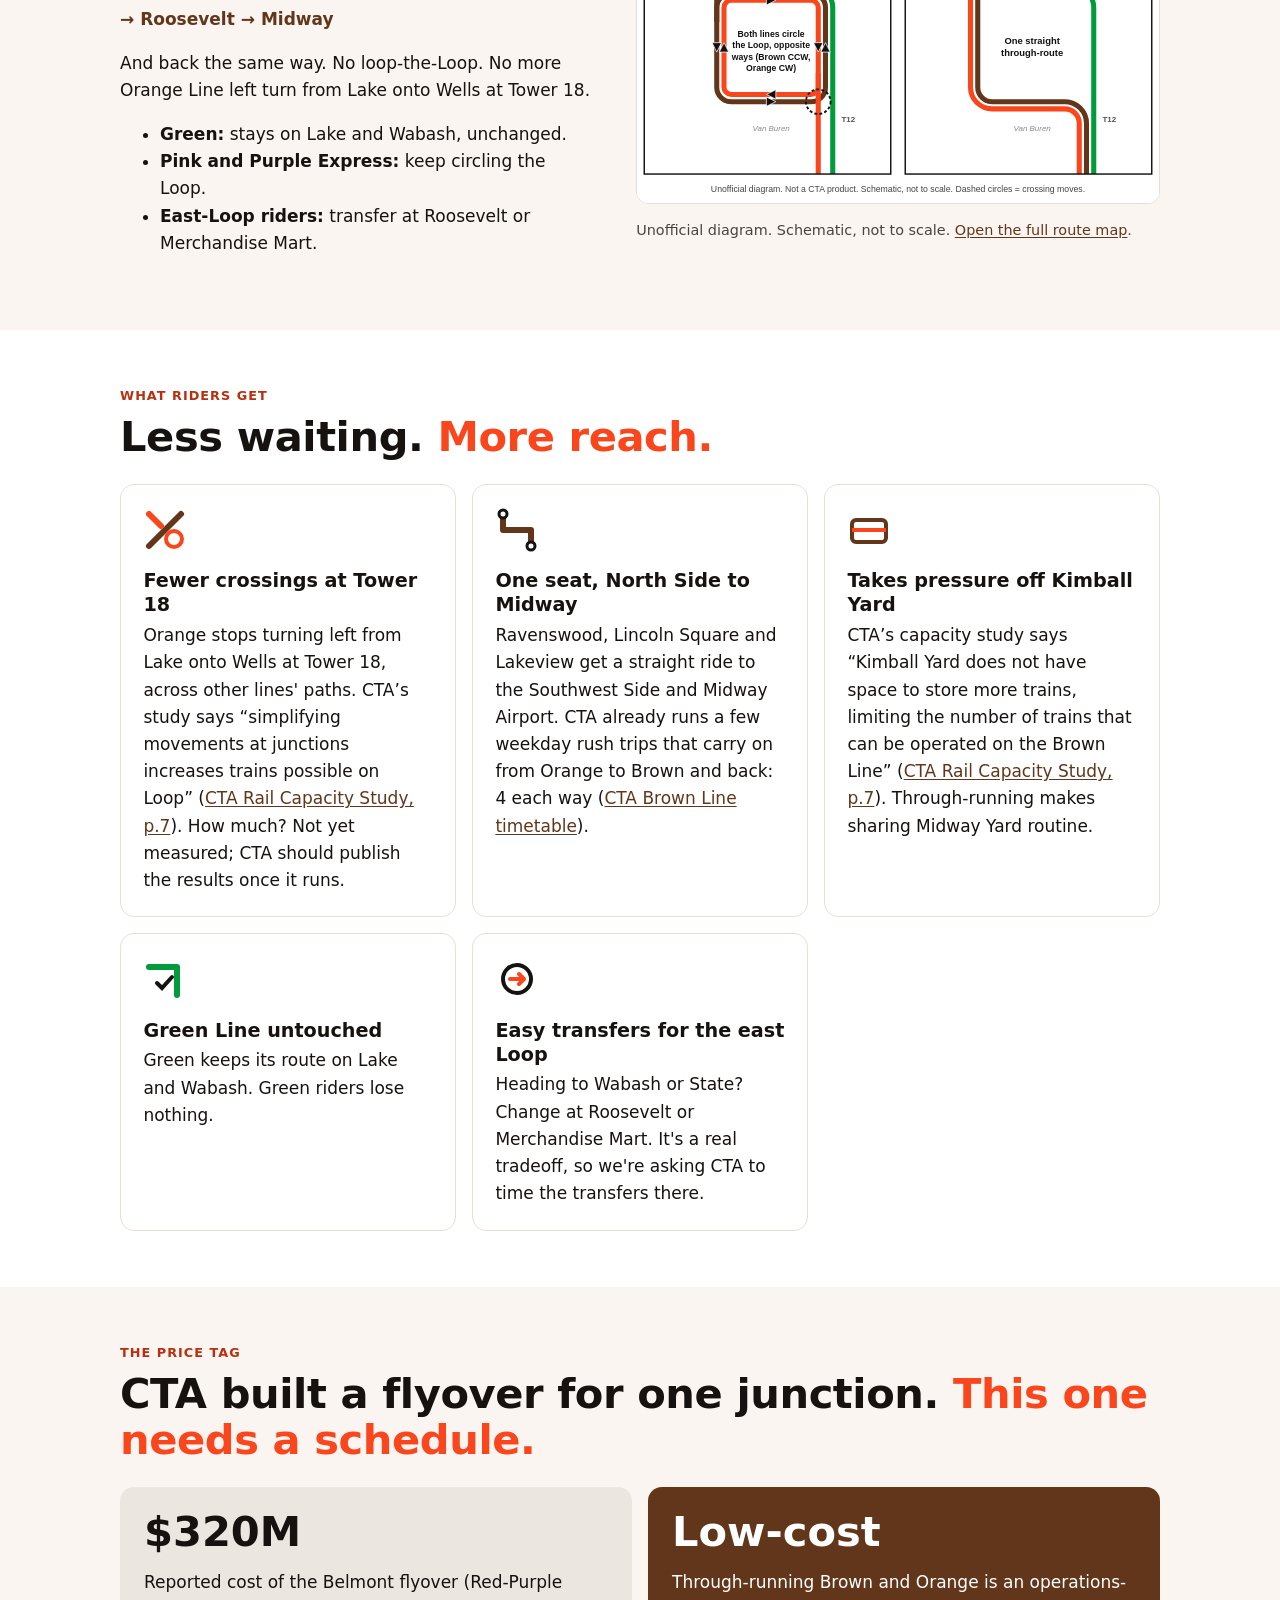
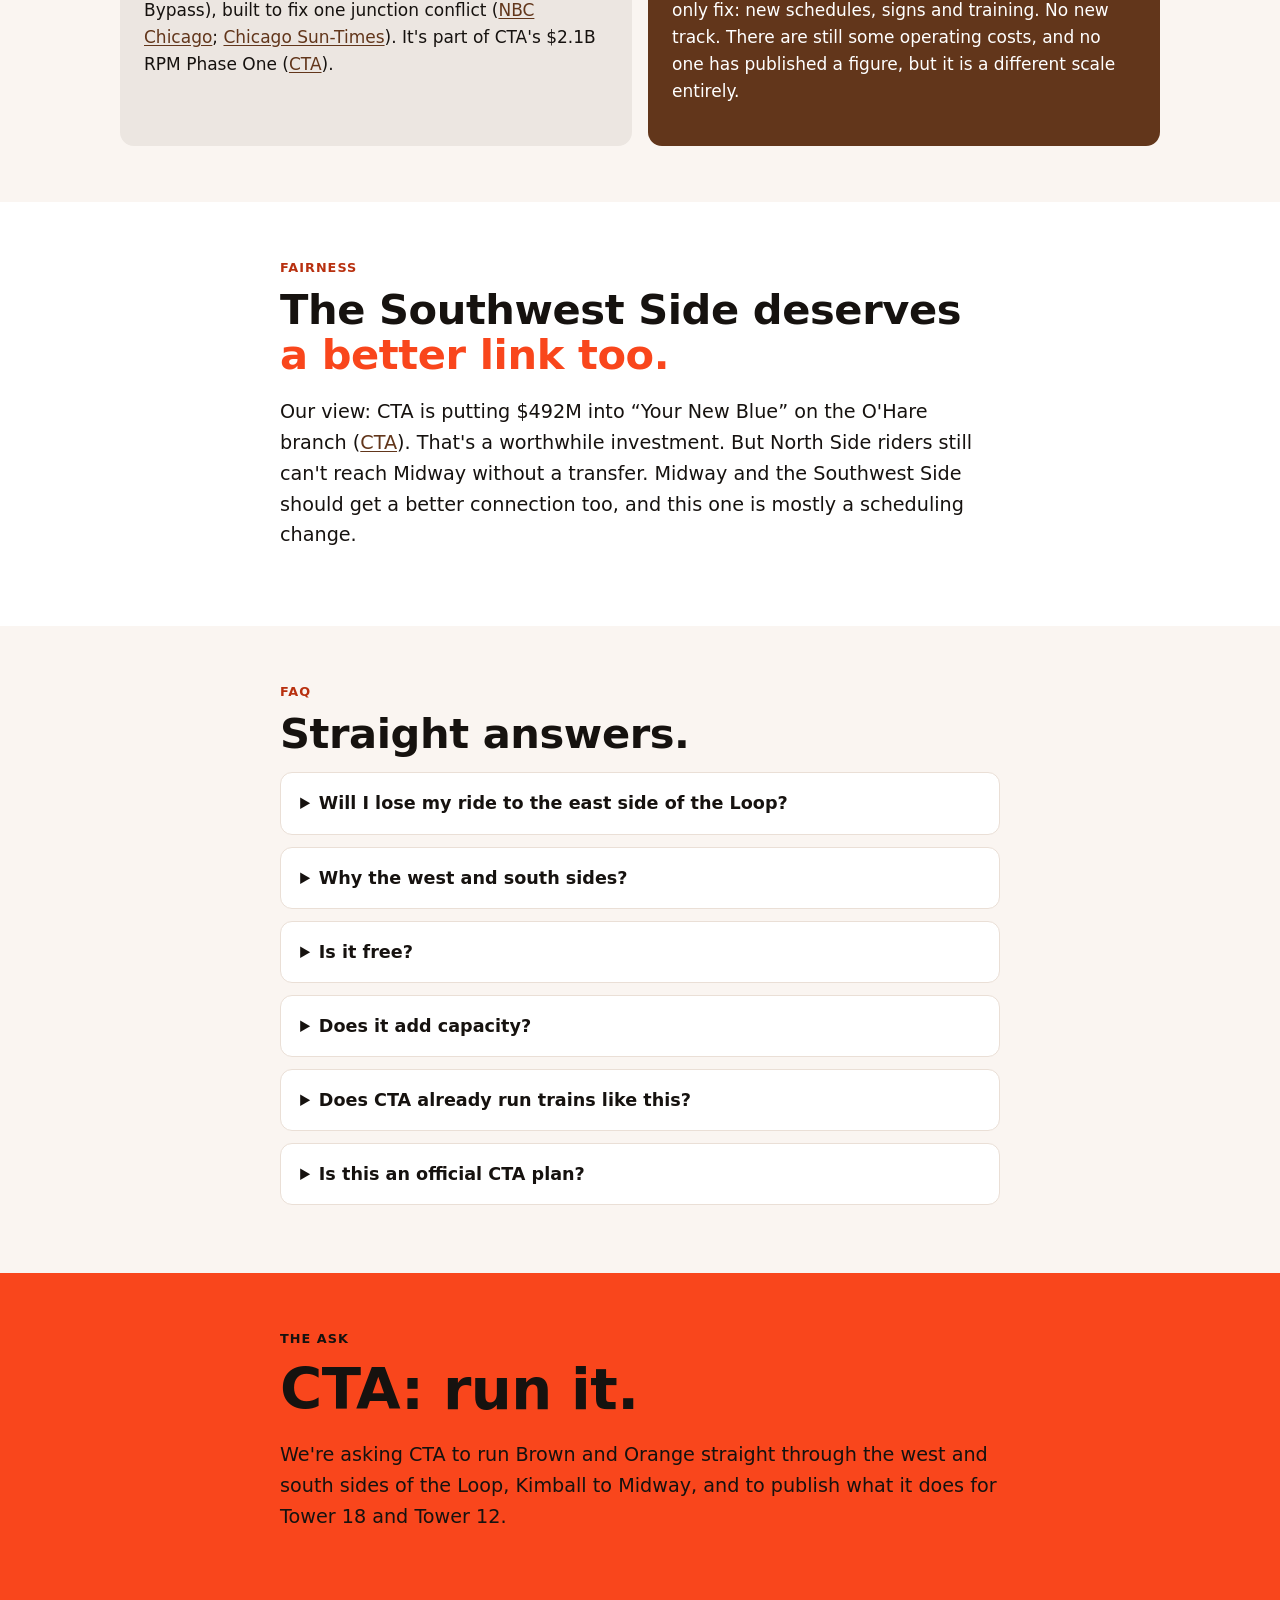
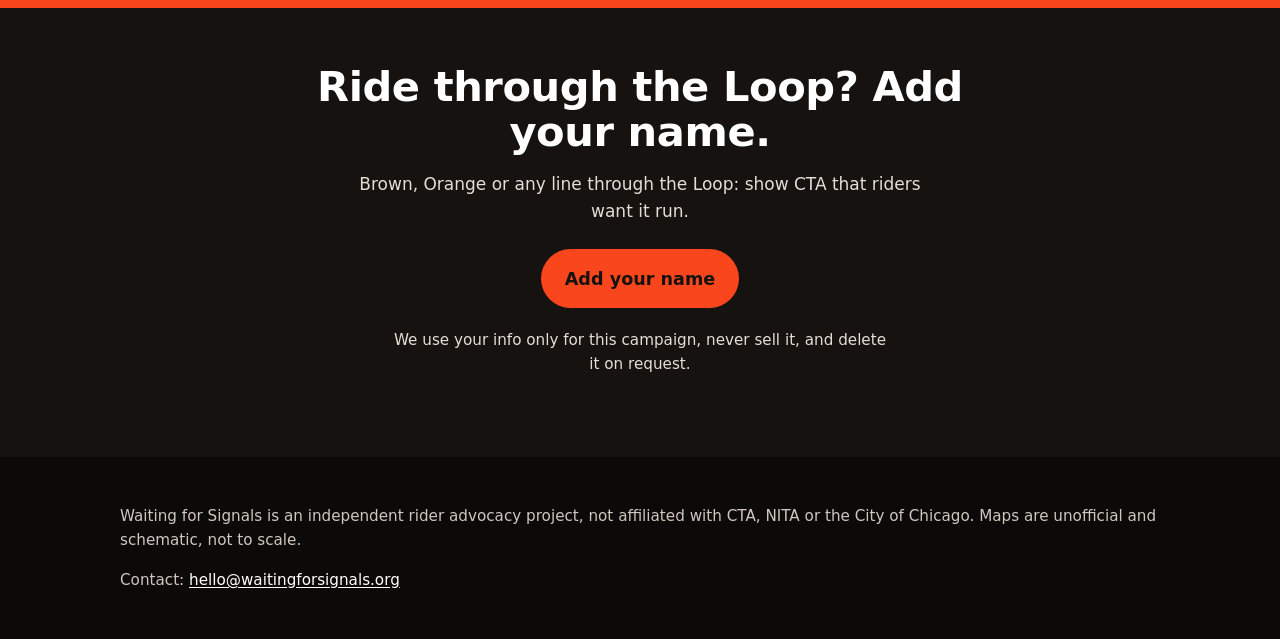
==== commit d28dde5b: "Add Wells Street bridge story" ====
--- a/index.html
+++ b/index.html
@@ -36,6 +36,14 @@
 </div></header>
 
 <main id="main">
+<section id="bridge" class="narrow-story" aria-label="On the Wells Street bridge"><div class="wrap narrow">
+<p>The train stopped on the bridge. Below, the river was green and slow.</p>
+<p>&ldquo;We are waiting for signals,&rdquo; the voice said.</p>
+<p>We waited. Three minutes. Four. Five. Nobody said anything. An Orange Line train came across in front of us and turned and was gone.</p>
+<p>Then we moved.</p>
+<p>It did not have to be like that. It never did.</p>
+<p class="src">Brown Line, southbound, the Wells Street bridge.</p>
+</div></section>
 <section id="why" aria-labelledby="why-h"><div class="wrap">
 <p class="eyebrow">Why it works</p>
 <h2 id="why-h">Free. More room. <span class="o">More trains.</span></h2>
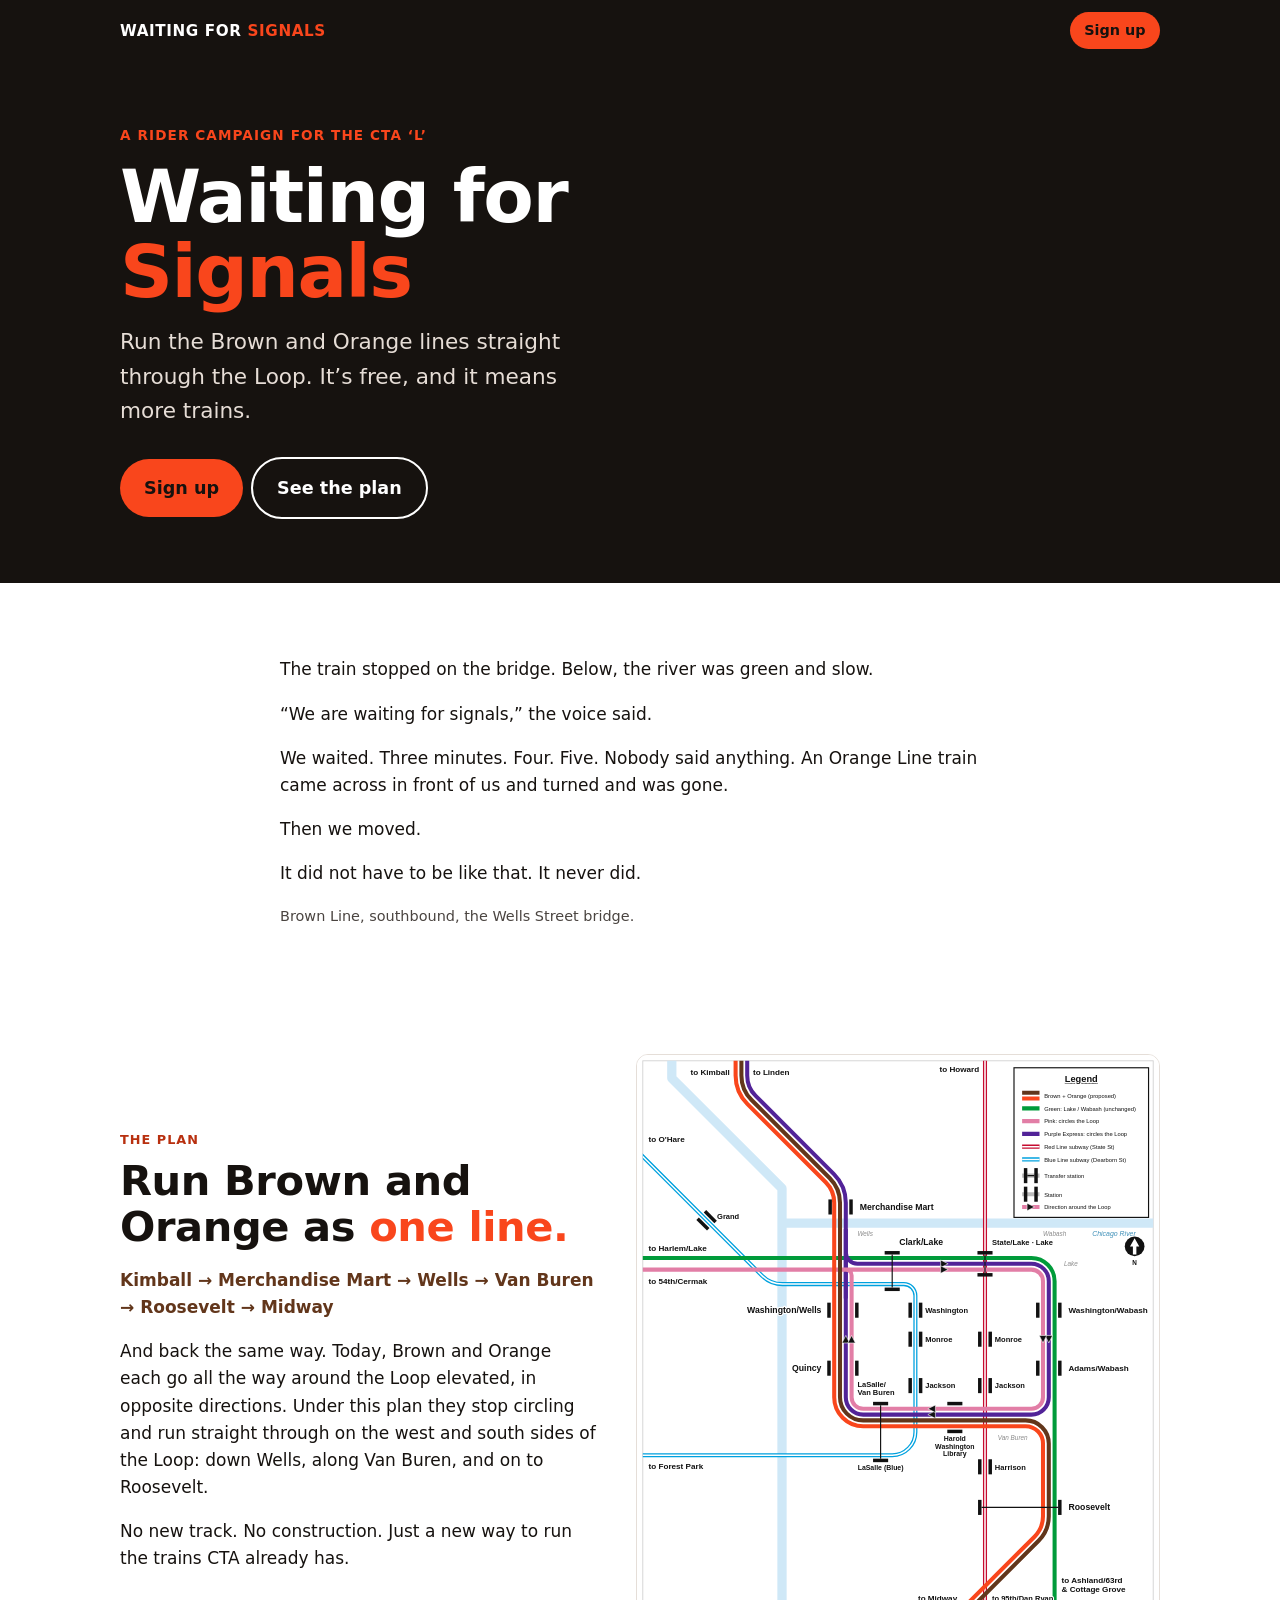
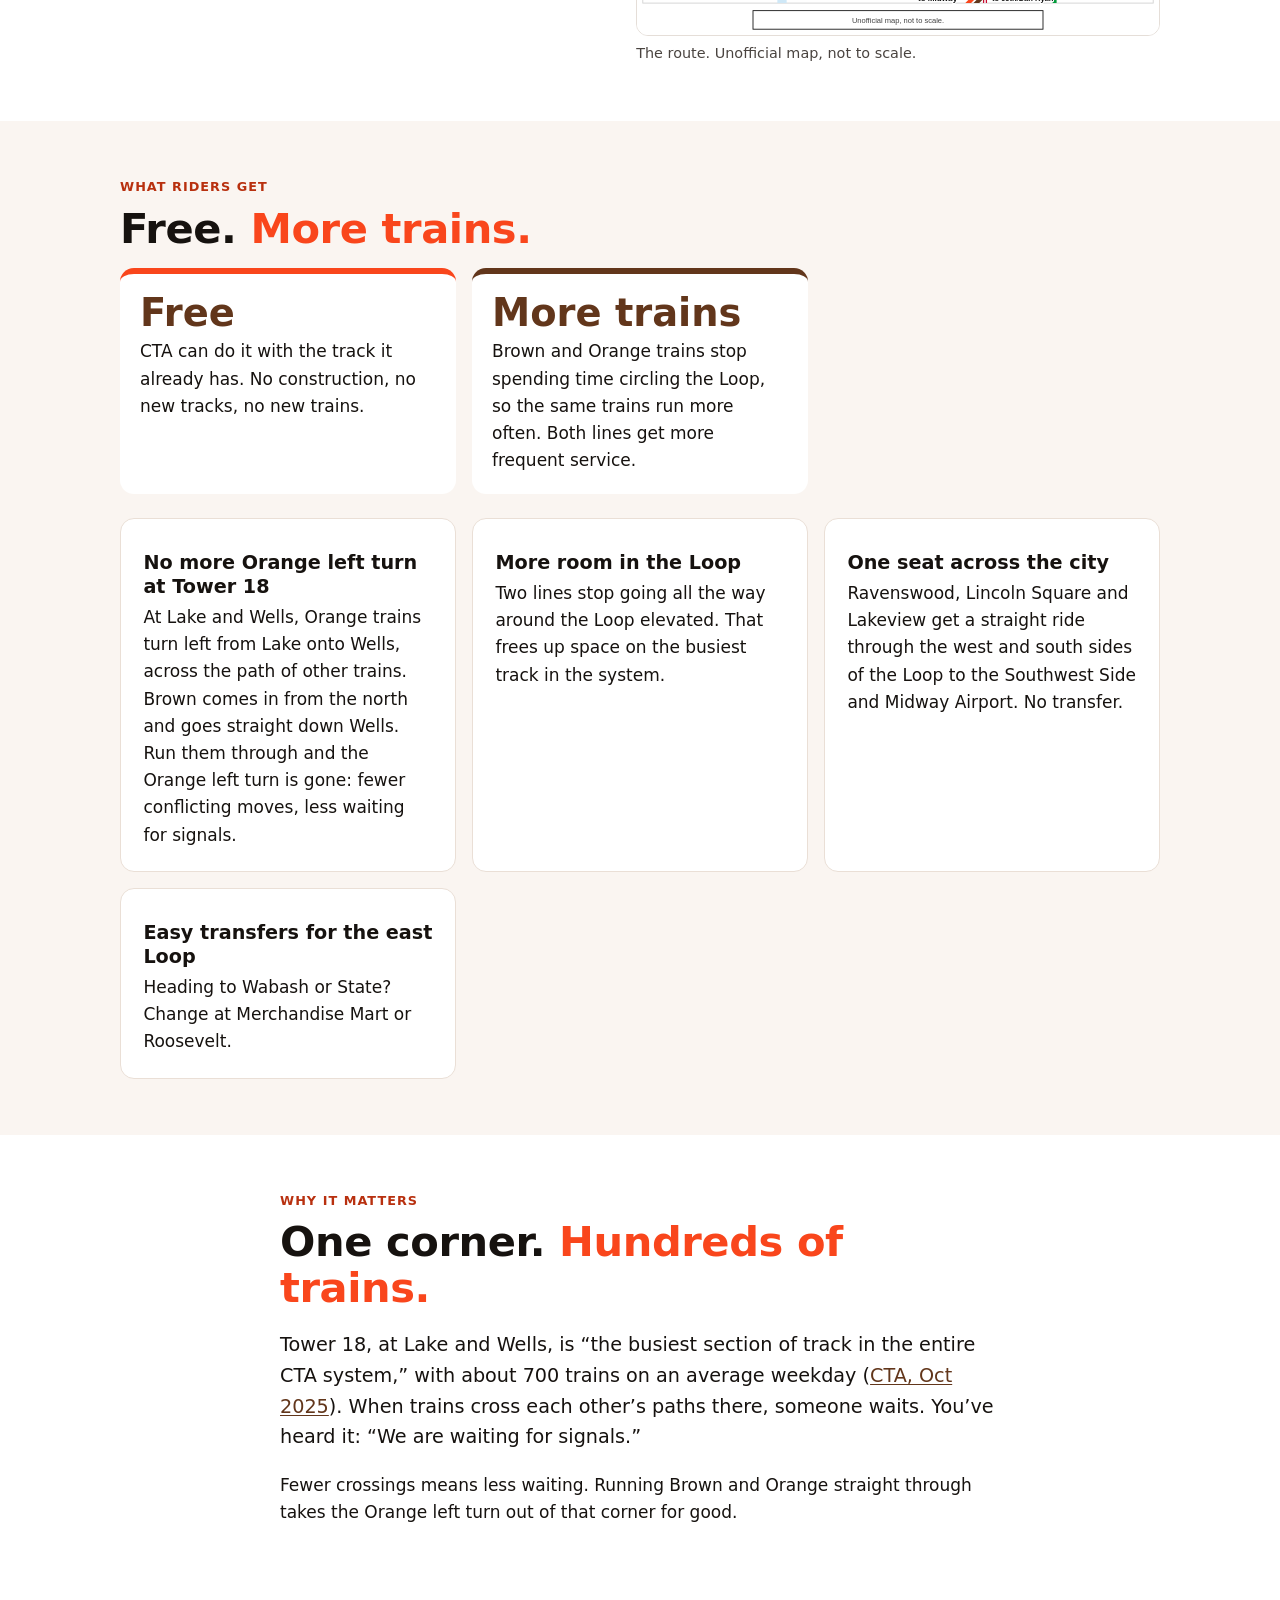
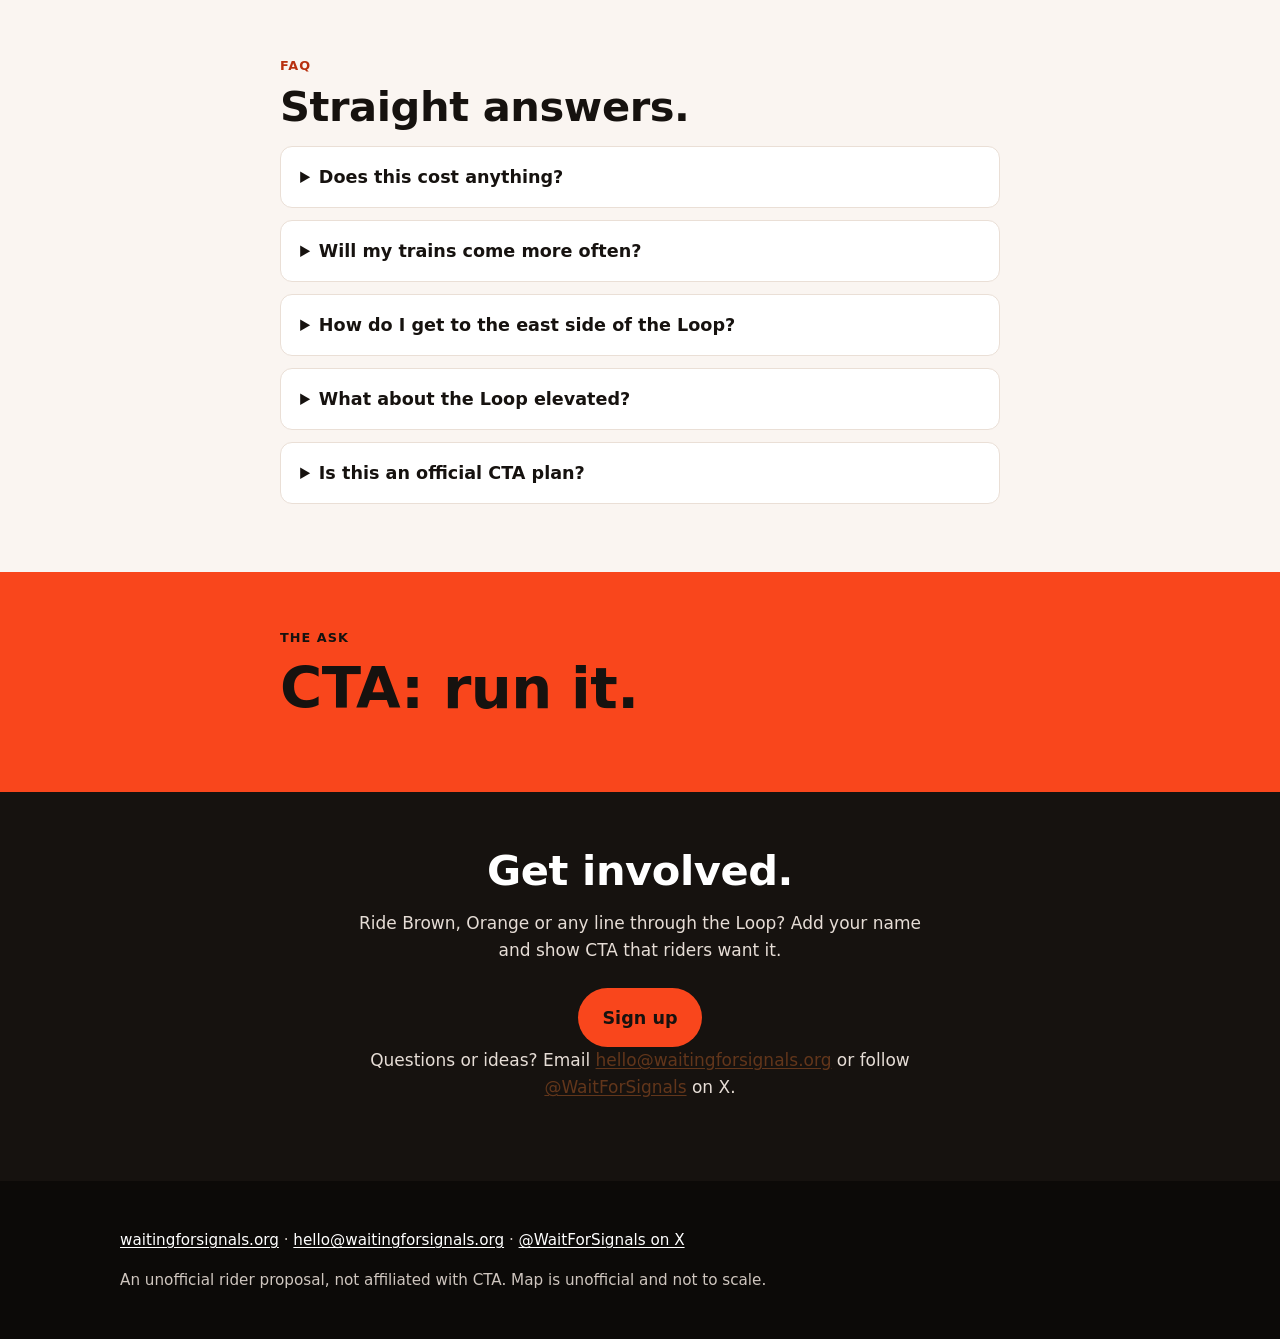
==== commit 98ec857b: "Fuller site: plan, benefits, FAQ" ====
--- a/index.html
+++ b/index.html
@@ -3,17 +3,20 @@
 <head>
 <meta charset="utf-8">
 <meta name="viewport" content="width=device-width,initial-scale=1">
-<title>Waiting for Signals: Brown + Orange, straight through the Loop</title>
-<meta name="description" content="A rider campaign asking CTA to run the Brown and Orange lines straight through the west and south sides of the Loop: fewer crossings at Tower 18, one seat from Kimball to Midway.">
+<title>Waiting for Signals: run Brown and Orange straight through the Loop</title>
+<meta name="description" content="Run the Brown and Orange lines straight through the Loop. It's free, and it means more trains. CTA: run it.">
 <link rel="canonical" href="https://waitingforsignals.org/">
 <meta property="og:type" content="website">
 <meta property="og:url" content="https://waitingforsignals.org/">
-<meta property="og:title" content="Waiting for Signals: Brown + Orange, straight through">
-<meta property="og:description" content="One seat from Kimball to Midway. Fewer crossings at Tower 18. CTA: run it.">
+<meta property="og:title" content="Waiting for Signals">
+<meta property="og:description" content="Run the Brown and Orange lines straight through the Loop. It's free, and it means more trains. CTA: run it.">
 <meta property="og:image" content="https://waitingforsignals.org/og_card.png">
 <meta property="og:image:width" content="1200"><meta property="og:image:height" content="630">
-<meta property="og:image:alt" content="Waiting for Signals: Brown + Orange, straight through. One seat, Kimball to Midway.">
+<meta property="og:image:alt" content="Waiting for Signals: Brown and Orange, straight through the Loop.">
 <meta name="twitter:card" content="summary_large_image">
+<meta name="twitter:title" content="Waiting for Signals">
+<meta name="twitter:description" content="Run the Brown and Orange lines straight through the Loop. It's free, and it means more trains. CTA: run it.">
+<meta name="twitter:site" content="@WaitForSignals">
 <meta name="theme-color" content="#16120f">
 <link rel="icon" href="data:image/svg+xml,%3Csvg xmlns='http://www.w3.org/2000/svg' viewBox='0 0 32 32'%3E%3Crect width='32' height='32' rx='6' fill='%2362361B'/%3E%3Ccircle cx='16' cy='16' r='8' fill='%23F9461C'/%3E%3C/svg%3E">
 <link rel="stylesheet" href="style.css">
@@ -22,17 +25,16 @@
 <a class="skip" href="#main">Skip to content</a>
 <nav class="top" aria-label="Site"><div class="wrap">
 <a class="logo" href="#main">Waiting for <span>Signals</span></a>
-<a class="navcta" href="#sign-up">Add your name</a>
+<a class="navcta" href="https://tally.so/r/5XX7Ro" rel="noopener">Sign up</a>
 </div></nav>
 
 <header class="hero"><div class="wrap">
 <div>
-<p class="kicker">A rider campaign for the CTA 'L'</p>
-<h1>Brown + Orange.<br><span class="o">Straight through.</span></h1>
-<p class="sub">One seat from Kimball to Midway. No new track. CTA&rsquo;s own study says simpler junction moves mean more trains on the Loop.</p>
-<a class="btn" href="#sign-up">Add your name</a><a class="btn ghost" href="#fix">See the map</a>
+<p class="kicker">A rider campaign for the CTA &lsquo;L&rsquo;</p>
+<h1>Waiting for <span class="o">Signals</span></h1>
+<p class="sub">Run the Brown and Orange lines straight through the Loop. It&rsquo;s free, and it means more trains.</p>
+<a class="btn" href="https://tally.so/r/5XX7Ro" rel="noopener">Sign up</a><a class="btn ghost" href="#plan">See the plan</a>
 </div>
-<div class="hero-map"><img src="route_map.svg" width="900" height="1000" alt="Unofficial schematic map: Brown and Orange run together from Kimball through Merchandise Mart, down Wells and along Van Buren, then on to Roosevelt and Midway. Green stays on Lake and Wabash. Pink and Purple Express still circle the Loop."></div>
 </div></header>
 
 <main id="main">
@@ -44,104 +46,65 @@
 <p>It did not have to be like that. It never did.</p>
 <p class="src">Brown Line, southbound, the Wells Street bridge.</p>
 </div></section>
-<section id="why" aria-labelledby="why-h"><div class="wrap">
-<p class="eyebrow">Why it works</p>
-<h2 id="why-h">Free. More room. <span class="o">More trains.</span></h2>
-<ul class="stats">
-<li><b>Free</b><span>No construction. CTA already runs it: the current Brown Line timetable has weekday rush trains that run through between Kimball and Midway as one train, 4 each way. The track connections are already in use.</span><small><a href="https://www.transitchicago.com/assets/1/6/rail-tt_brown.pdf">Source: CTA Brown Line timetable, eff. Jan 5, 2026</a></small></li>
-<li><b>More room</b><span>CTA&rsquo;s own capacity study: &ldquo;Simplifying movements at junctions increases trains possible on Loop.&rdquo; One fix it lists: &ldquo;Adjusting Loop routing patterns.&rdquo;</span><small><a href="https://www.transitchicago.com/assets/1/6/RP_CDMSMITH_RCM_Task2AExecutiveSummary_20170628_FINAL.pdf">Source: CTA Rail Capacity Study, p.7</a></small></li>
-<li><b>More trains</b><span>Today the Wells and Van Buren stops get Brown trains one way and Orange trains the other: about 12&frac12; and 8 an hour at rush. Run them through and each direction gets both, about 20 an hour, or one every 3 minutes instead of every 5 to 7&frac12;. And because trains no longer circle the Loop, the same trains can run more often: both the Brown and Orange branches get more frequent service.</span><small><a href="https://www.transitchicago.com/developers/gtfs/">Based on: CTA GTFS schedule, weekday Nov 4, 2026</a></small></li>
-</ul>
-<figure class="strip"><div class="strip-scroll"><img src="strip_map.svg" width="1400" height="330" alt="Unofficial strip map of the proposed through line: Kimball through Ravenswood, Lakeview and Lincoln Park stations to Merchandise Mart, then Washington/Wells, Quincy, LaSalle/Van Buren and Harold Washington Library, Roosevelt, and out through Halsted, Ashland, 35th/Archer, Western, Kedzie and Pulaski to Midway. Brown and Orange run side by side the whole way."></div>
-<figcaption>One line, both directions: every stop from Kimball to Midway. Unofficial, not a CTA product.</figcaption></figure>
-</div></section>
-<section id="problem"><div class="wrap">
-<p class="eyebrow">The problem</p>
-<h2>Every weekday, about 700 trains squeeze through <span class="o">one corner.</span></h2>
-<p class="lead">Tower 18, at Lake and Wells, is &ldquo;the busiest section of track in the entire CTA system&rdquo; (<a href="https://www.transitchicago.com/-weekend-track-work-will-require-a-line-cut-affecting-all-loop-elevated-rail-lines/">CTA, Oct 2025</a>) and &ldquo;one of the busiest rail interlockings in the nation&rdquo; (<a href="https://www.transitchicago.com/cta-to-revitalize-key-track-and-interlocking-infrastructure-at-loop-and-lake-junction-this-weekend-/">CTA, Oct 2026</a>). When trains have to cross each other's paths there, someone waits. You've heard the announcement: <em>&ldquo;We are standing momentarily, waiting for signal clearance&rdquo;</em> (<a href="https://www.transitchicago.com/assets/1/6/RedPurpleBypass_ExhibitBrds_20140521.pdf">CTA</a>).</p>
-<ul class="stats">
-<li><b>~700</b><span>trains through Tower 18 on an average weekday</span><small><a href="https://www.transitchicago.com/-weekend-track-work-will-require-a-line-cut-affecting-all-loop-elevated-rail-lines/">Source: CTA, Oct 2025</a></small></li>
-<li><b>2</b><span>lines that circle the whole Loop in opposite directions: Brown one way, Orange the other</span><small>Sources: <a href="https://www.transitchicago.com/brownline/">CTA Brown Line</a>, <a href="https://www.transitchicago.com/orangeline/">CTA Orange Line</a></small></li>
-<li><b>&ldquo;At or near&rdquo;</b><span>capacity: CTA's own description of the Inner Loop</span><small><a href="https://www.transitchicago.com/assets/1/6/RP_CDMSMITH_RCM_Task2AExecutiveSummary_20170628_FINAL.pdf">Source: CTA Rail Capacity Study, p.7</a></small></li>
-</ul>
-<p>CTA's capacity study names the fixes: &ldquo;adjusting Loop routing patterns&rdquo; and &ldquo;simplifying movements at junctions&rdquo; (<a href="https://www.transitchicago.com/assets/1/6/RP_CDMSMITH_RCM_Task2AExecutiveSummary_20170628_FINAL.pdf">CTA Rail Capacity Study, p.7</a>). It&rsquo;s the same kind of problem CTA spent big to fix at Belmont, where &ldquo;Red, Purple, and Brown line trains must wait for each other to pass through the junction&rdquo; (<a href="https://www.transitchicago.com/assets/1/6/2015-05-19_CTA_RPM_-_RPB_EA_FINAL.pdf">CTA/FTA, 2015</a>). This proposal is about how CTA routes trains, nothing more.</p>
+<section id="plan" aria-labelledby="plan-h"><div class="wrap split">
+<div>
+<p class="eyebrow">The plan</p>
+<h2 id="plan-h">Run Brown and Orange as <span class="o">one line.</span></h2>
+<p class="route">Kimball &rarr; Merchandise Mart &rarr; Wells &rarr; Van Buren &rarr; Roosevelt &rarr; Midway</p>
+<p>And back the same way. Today, Brown and Orange each go all the way around the Loop elevated, in opposite directions. Under this plan they stop circling and run straight through on the west and south sides of the Loop: down Wells, along Van Buren, and on to Roosevelt.</p>
+<p>No new track. No construction. Just a new way to run the trains CTA already has.</p>
+</div>
+<figure style="margin:0"><img src="route_map.svg" width="900" height="1000" style="width:100%;height:auto;display:block;border-radius:12px" alt="Map: Brown and Orange run as one line from Kimball through Merchandise Mart, down Wells, along Van Buren, to Roosevelt and Midway. Green stays on Lake and Wabash. Other lines are shown for context.">
+<figcaption>The route. Unofficial map, not to scale.</figcaption></figure>
 </div></section>
 
-<section id="fix" class="tint"><div class="wrap split">
-<div>
-<p class="eyebrow">The fix</p>
-<h2>Run Brown and Orange as <span class="o">one line.</span></h2>
-<p class="route">Kimball &rarr; Merchandise Mart &rarr; Wells &rarr; Van Buren &rarr; Roosevelt &rarr; Midway</p>
-<p>And back the same way. No loop-the-Loop. No more Orange Line left turn from Lake onto Wells at Tower 18.</p>
-<ul>
-<li><strong>Green:</strong> stays on Lake and Wabash, unchanged.</li>
-<li><strong>Pink and Purple Express:</strong> keep circling the Loop.</li>
-<li><strong>East-Loop riders:</strong> transfer at Roosevelt or Merchandise Mart.</li>
+<section id="benefits" class="tint" aria-labelledby="ben-h"><div class="wrap">
+<p class="eyebrow">What riders get</p>
+<h2 id="ben-h">Free. <span class="o">More trains.</span></h2>
+<ul class="stats">
+<li><b>Free</b><span>CTA can do it with the track it already has. No construction, no new tracks, no new trains.</span></li>
+<li><b>More trains</b><span>Brown and Orange trains stop spending time circling the Loop, so the same trains run more often. Both lines get more frequent service.</span></li>
 </ul>
-</div>
-<figure><img src="before_after.svg" width="720" height="420" alt="Before and after diagram. Today: Brown circles the Loop one way and Orange the other, crossing paths at the junctions. Proposed: Brown and Orange run straight down Wells and along Van Buren, and Green is unchanged on Lake and Wabash.">
-<figcaption>Unofficial diagram. Schematic, not to scale. <a href="route_map.svg">Open the full route map</a>.</figcaption></figure>
-</div></section>
-
-<section id="benefits"><div class="wrap">
-<p class="eyebrow">What riders get</p>
-<h2>Less waiting. <span class="o">More reach.</span></h2>
 <div class="cards">
-<article class="card"><svg viewBox="0 0 44 44" aria-hidden="true"><path d="M6 38 L38 6" stroke="#62361B" stroke-width="6" stroke-linecap="round"/><path d="M6 6 L18 18" stroke="#F9461C" stroke-width="6" stroke-linecap="round"/><circle cx="31" cy="31" r="8" fill="none" stroke="#F9461C" stroke-width="4"/></svg>
-<h3>Fewer crossings at Tower 18</h3><p>Orange stops turning left from Lake onto Wells at Tower 18, across other lines' paths. CTA&rsquo;s study says &ldquo;simplifying movements at junctions increases trains possible on Loop&rdquo; (<a href="https://www.transitchicago.com/assets/1/6/RP_CDMSMITH_RCM_Task2AExecutiveSummary_20170628_FINAL.pdf">CTA Rail Capacity Study, p.7</a>). How much? Not yet measured; CTA should publish the results once it runs.</p></article>
-<article class="card"><svg viewBox="0 0 44 44" aria-hidden="true"><path d="M8 6 V22 H36 V38" fill="none" stroke="#62361B" stroke-width="6" stroke-linejoin="round" stroke-linecap="round"/><circle cx="8" cy="6" r="4" fill="#fff" stroke="#16120f" stroke-width="3"/><circle cx="36" cy="38" r="4" fill="#fff" stroke="#16120f" stroke-width="3"/></svg>
-<h3>One seat, North Side to Midway</h3><p>Ravenswood, Lincoln Square and Lakeview get a straight ride to the Southwest Side and Midway Airport. CTA already runs a few weekday rush trips that carry on from Orange to Brown and back: 4 each way (<a href="https://www.transitchicago.com/assets/1/6/rail-tt_brown.pdf">CTA Brown Line timetable</a>).</p></article>
-<article class="card"><svg viewBox="0 0 44 44" aria-hidden="true"><rect x="5" y="12" width="34" height="22" rx="4" fill="none" stroke="#62361B" stroke-width="4"/><path d="M5 22 H39" stroke="#F9461C" stroke-width="4"/></svg>
-<h3>Takes pressure off Kimball Yard</h3><p>CTA&rsquo;s capacity study says &ldquo;Kimball Yard does not have space to store more trains, limiting the number of trains that can be operated on the Brown Line&rdquo; (<a href="https://www.transitchicago.com/assets/1/6/RP_CDMSMITH_RCM_Task2AExecutiveSummary_20170628_FINAL.pdf">CTA Rail Capacity Study, p.7</a>). Through-running makes sharing Midway Yard routine.</p></article>
-<article class="card"><svg viewBox="0 0 44 44" aria-hidden="true"><path d="M6 10 H34 V38" fill="none" stroke="#009B3A" stroke-width="6" stroke-linejoin="round" stroke-linecap="round"/><path d="M14 26 l5 5 l10 -11" fill="none" stroke="#16120f" stroke-width="4" stroke-linecap="round"/></svg>
-<h3>Green Line untouched</h3><p>Green keeps its route on Lake and Wabash. Green riders lose nothing.</p></article>
-<article class="card"><svg viewBox="0 0 44 44" aria-hidden="true"><circle cx="22" cy="22" r="14" fill="#fff" stroke="#16120f" stroke-width="4"/><path d="M15 22 H29 M24 17 l5 5 -5 5" fill="none" stroke="#F9461C" stroke-width="4" stroke-linecap="round" stroke-linejoin="round"/></svg>
-<h3>Easy transfers for the east Loop</h3><p>Heading to Wabash or State? Change at Roosevelt or Merchandise Mart. It's a real tradeoff, so we're asking CTA to time the transfers there.</p></article>
+<article class="card"><h3>No more Orange left turn at Tower 18</h3><p>At Lake and Wells, Orange trains turn left from Lake onto Wells, across the path of other trains. Brown comes in from the north and goes straight down Wells. Run them through and the Orange left turn is gone: fewer conflicting moves, less waiting for signals.</p></article>
+<article class="card"><h3>More room in the Loop</h3><p>Two lines stop going all the way around the Loop elevated. That frees up space on the busiest track in the system.</p></article>
+<article class="card"><h3>One seat across the city</h3><p>Ravenswood, Lincoln Square and Lakeview get a straight ride through the west and south sides of the Loop to the Southwest Side and Midway Airport. No transfer.</p></article>
+<article class="card"><h3>Easy transfers for the east Loop</h3><p>Heading to Wabash or State? Change at Merchandise Mart or Roosevelt.</p></article>
 </div>
 </div></section>
 
-<section id="cost" class="tint"><div class="wrap">
-<p class="eyebrow">The price tag</p>
-<h2>CTA built a flyover for one junction. <span class="o">This one needs a schedule.</span></h2>
-<div class="vs">
-<div class="a"><b>$320M</b><p>Reported cost of the Belmont flyover (Red-Purple Bypass), built to fix one junction conflict (<a href="https://www.nbcchicago.com/local-2/ctas-new-red-purple-bypass-goes-into-service-today-will-carry-brown-line-over-new-tracks/2688964/">NBC Chicago</a>; <a href="https://chicago.suntimes.com/2021/11/18/22789957/cta-brown-line-red-purple-bypass">Chicago Sun-Times</a>). It's part of CTA's $2.1B RPM Phase One (<a href="https://www.transitchicago.com/assets/1/14/RPM_Red-Purple_Bypass_to_go_into_service_release_FINAL_11.17.21.pdf">CTA</a>).</p></div>
-<div class="b"><b>Low-cost</b><p>Through-running Brown and Orange is an operations-only fix: new schedules, signs and training. No new track. There are still some operating costs, and no one has published a figure, but it is a different scale entirely.</p></div>
-</div>
+<section id="tower18" aria-labelledby="t18-h"><div class="wrap narrow">
+<p class="eyebrow">Why it matters</p>
+<h2 id="t18-h">One corner. <span class="o">Hundreds of trains.</span></h2>
+<p class="lead">Tower 18, at Lake and Wells, is &ldquo;the busiest section of track in the entire CTA system,&rdquo; with about 700 trains on an average weekday (<a href="https://www.transitchicago.com/-weekend-track-work-will-require-a-line-cut-affecting-all-loop-elevated-rail-lines/">CTA, Oct 2025</a>). When trains cross each other&rsquo;s paths there, someone waits. You&rsquo;ve heard it: &ldquo;We are waiting for signals.&rdquo;</p>
+<p>Fewer crossings means less waiting. Running Brown and Orange straight through takes the Orange left turn out of that corner for good.</p>
 </div></section>
 
-<section id="fairness"><div class="wrap narrow">
-<p class="eyebrow">Fairness</p>
-<h2>The Southwest Side deserves <span class="o">a better link too.</span></h2>
-<p class="lead">Our view: CTA is putting $492M into &ldquo;Your New Blue&rdquo; on the O'Hare branch (<a href="https://www.transitchicago.com/yournewblue/">CTA</a>). That's a worthwhile investment. But North Side riders still can't reach Midway without a transfer. Midway and the Southwest Side should get a better connection too, and this one is mostly a scheduling change.</p>
-</div></section>
-
-<section id="faq" class="tint"><div class="wrap narrow">
+<section id="faq" class="tint" aria-labelledby="faq-h"><div class="wrap narrow">
 <p class="eyebrow">FAQ</p>
-<h2>Straight answers.</h2>
-<details><summary>Will I lose my ride to the east side of the Loop?</summary><p>If you ride Brown or Orange to Washington/Wabash, State/Lake or Adams/Wabash, you'd transfer at Roosevelt or Merchandise Mart. That's a real tradeoff, so we're asking CTA to time the transfers there.</p></details>
-<details><summary>Why the west and south sides?</summary><p>Running along Wells and Van Buren links Kimball and Midway directly. It removes the Orange Line's left turn from Lake onto Wells at Tower 18 and the full-Loop trip for both lines, and Green stays on Lake and Wabash.</p></details>
-<details><summary>Is it free?</summary><p>Free of construction, yes: it needs no new track, and CTA already runs a few through trains between Kimball and Midway (<a href="https://www.transitchicago.com/assets/1/6/rail-tt_brown.pdf">CTA Brown Line timetable, eff. Jan 5, 2026</a>). Running it all day still has some operating costs, like new signs, schedules and operator training. No source we know of puts a dollar figure on it.</p></details>
-<details><summary>Does it add capacity?</summary><p>It could free up capacity. Nobody has quantified the gain publicly yet. We're asking CTA to publish the Tower 18 and Tower 12 results when it runs.</p></details>
-<details><summary>Does CTA already run trains like this?</summary><p>Yes, a few. The current Brown Line timetable shows 4 weekday trips each way that run through between the Orange and Brown lines (<a href="https://www.transitchicago.com/assets/1/6/rail-tt_brown.pdf">CTA Brown Line timetable</a>). Riders call them &ldquo;tiger trains&rdquo; (<a href="https://chi.streetsblog.org/2020/02/21/riding-the-tiger-whats-up-with-those-wacky-hybrid-orange-and-brown-l-trains">Streetsblog Chicago</a>), and CTA said Kimball Yard &ldquo;simply doesn&rsquo;t have enough capacity&rdquo; for the full morning rush.</p></details>
-<details><summary>Is this an official CTA plan?</summary><p>No. Waiting for Signals is an independent rider campaign. The maps on this site are unofficial and are not CTA products.</p></details>
+<h2 id="faq-h">Straight answers.</h2>
+<details><summary>Does this cost anything?</summary><p>No. It uses the track CTA already has. There&rsquo;s nothing to build.</p></details>
+<details><summary>Will my trains come more often?</summary><p>Yes. Brown and Orange trains stop circling the Loop, so the same trains run more often on both lines.</p></details>
+<details><summary>How do I get to the east side of the Loop?</summary><p>Change at Merchandise Mart or Roosevelt for trains along Wabash and State.</p></details>
+<details><summary>What about the Loop elevated?</summary><p>It stays busy. Green keeps its route on Lake and Wabash, and the Loop keeps its other trains. Brown and Orange use the west and south sides, down Wells and along Van Buren.</p></details>
+<details><summary>Is this an official CTA plan?</summary><p>No. Waiting for Signals is an independent rider campaign. The map on this site is unofficial.</p></details>
 </div></section>
 
 <section id="ask" class="ask"><div class="wrap narrow">
 <p class="eyebrow" style="color:#16120f">The ask</p>
 <h2>CTA: run it.</h2>
-<p class="lead">We're asking CTA to run Brown and Orange straight through the west and south sides of the Loop, Kimball to Midway, and to publish what it does for Tower 18 and Tower 12.</p>
 </div></section>
 
 <section id="sign-up" class="signup"><div class="wrap narrow">
-<h2>Ride through the Loop? Add your name.</h2>
-<p>Brown, Orange or any line through the Loop: show CTA that riders want it run.</p>
-<a class="btn" href="https://tally.so/r/5XX7Ro" rel="noopener">Add your name</a>
-<p class="privacy">We use your info only for this campaign, never sell it, and delete it on request.</p>
+<h2>Get involved.</h2>
+<p>Ride Brown, Orange or any line through the Loop? Add your name and show CTA that riders want it.</p>
+<a class="btn" href="https://tally.so/r/5XX7Ro" rel="noopener">Sign up</a>
+<p>Questions or ideas? Email <a href="mailto:hello@waitingforsignals.org">hello@waitingforsignals.org</a> or follow <a href="https://x.com/WaitForSignals">@WaitForSignals</a> on X.</p>
 </div></section>
 </main>
 <footer><div class="wrap">
-<p>Waiting for Signals is an independent rider advocacy project, not affiliated with CTA, NITA or the City of Chicago. Maps are unofficial and schematic, not to scale.</p>
-<p>Contact: <a href="mailto:hello@waitingforsignals.org">hello@waitingforsignals.org</a></p>
+<p><a href="https://waitingforsignals.org/">waitingforsignals.org</a> &middot; <a href="mailto:hello@waitingforsignals.org">hello@waitingforsignals.org</a> &middot; <a href="https://x.com/WaitForSignals">@WaitForSignals on X</a></p>
+<p>An unofficial rider proposal, not affiliated with CTA. Map is unofficial and not to scale.</p>
 </div></footer>
 </body>
 </html>
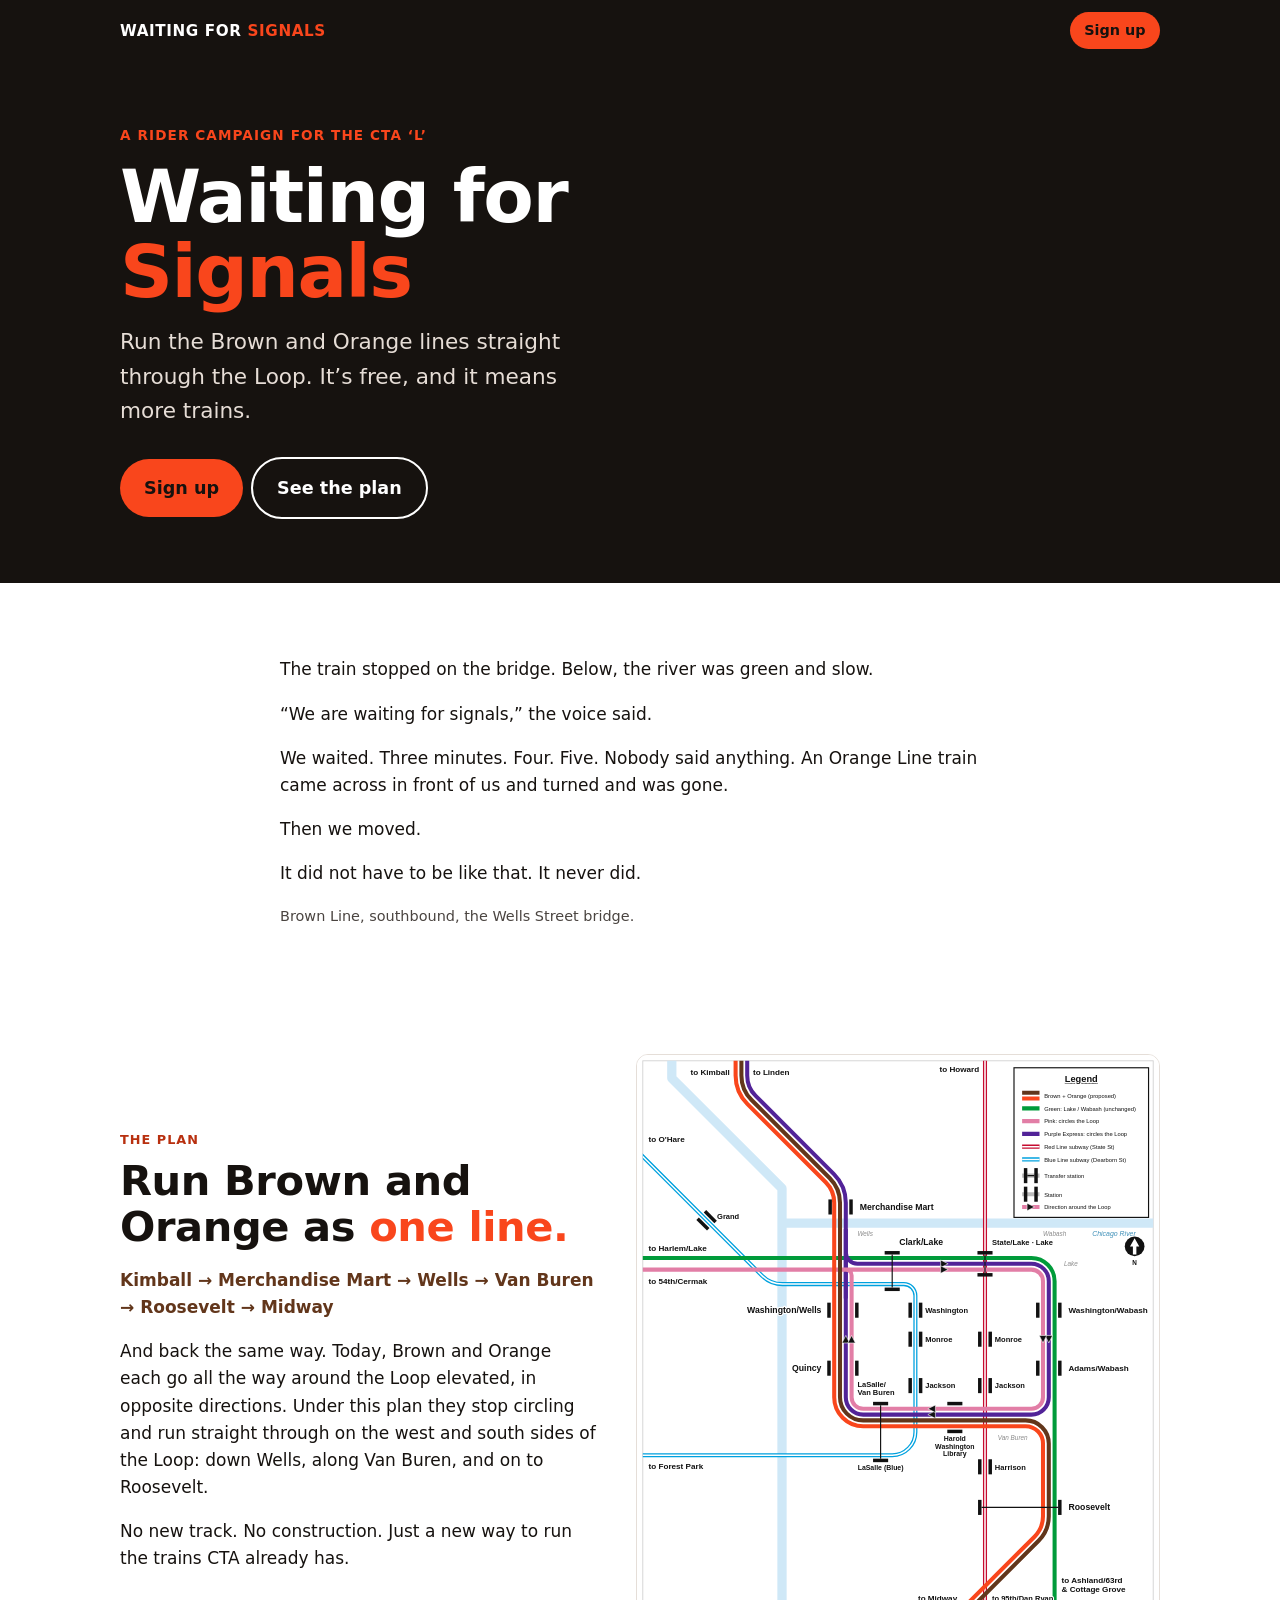
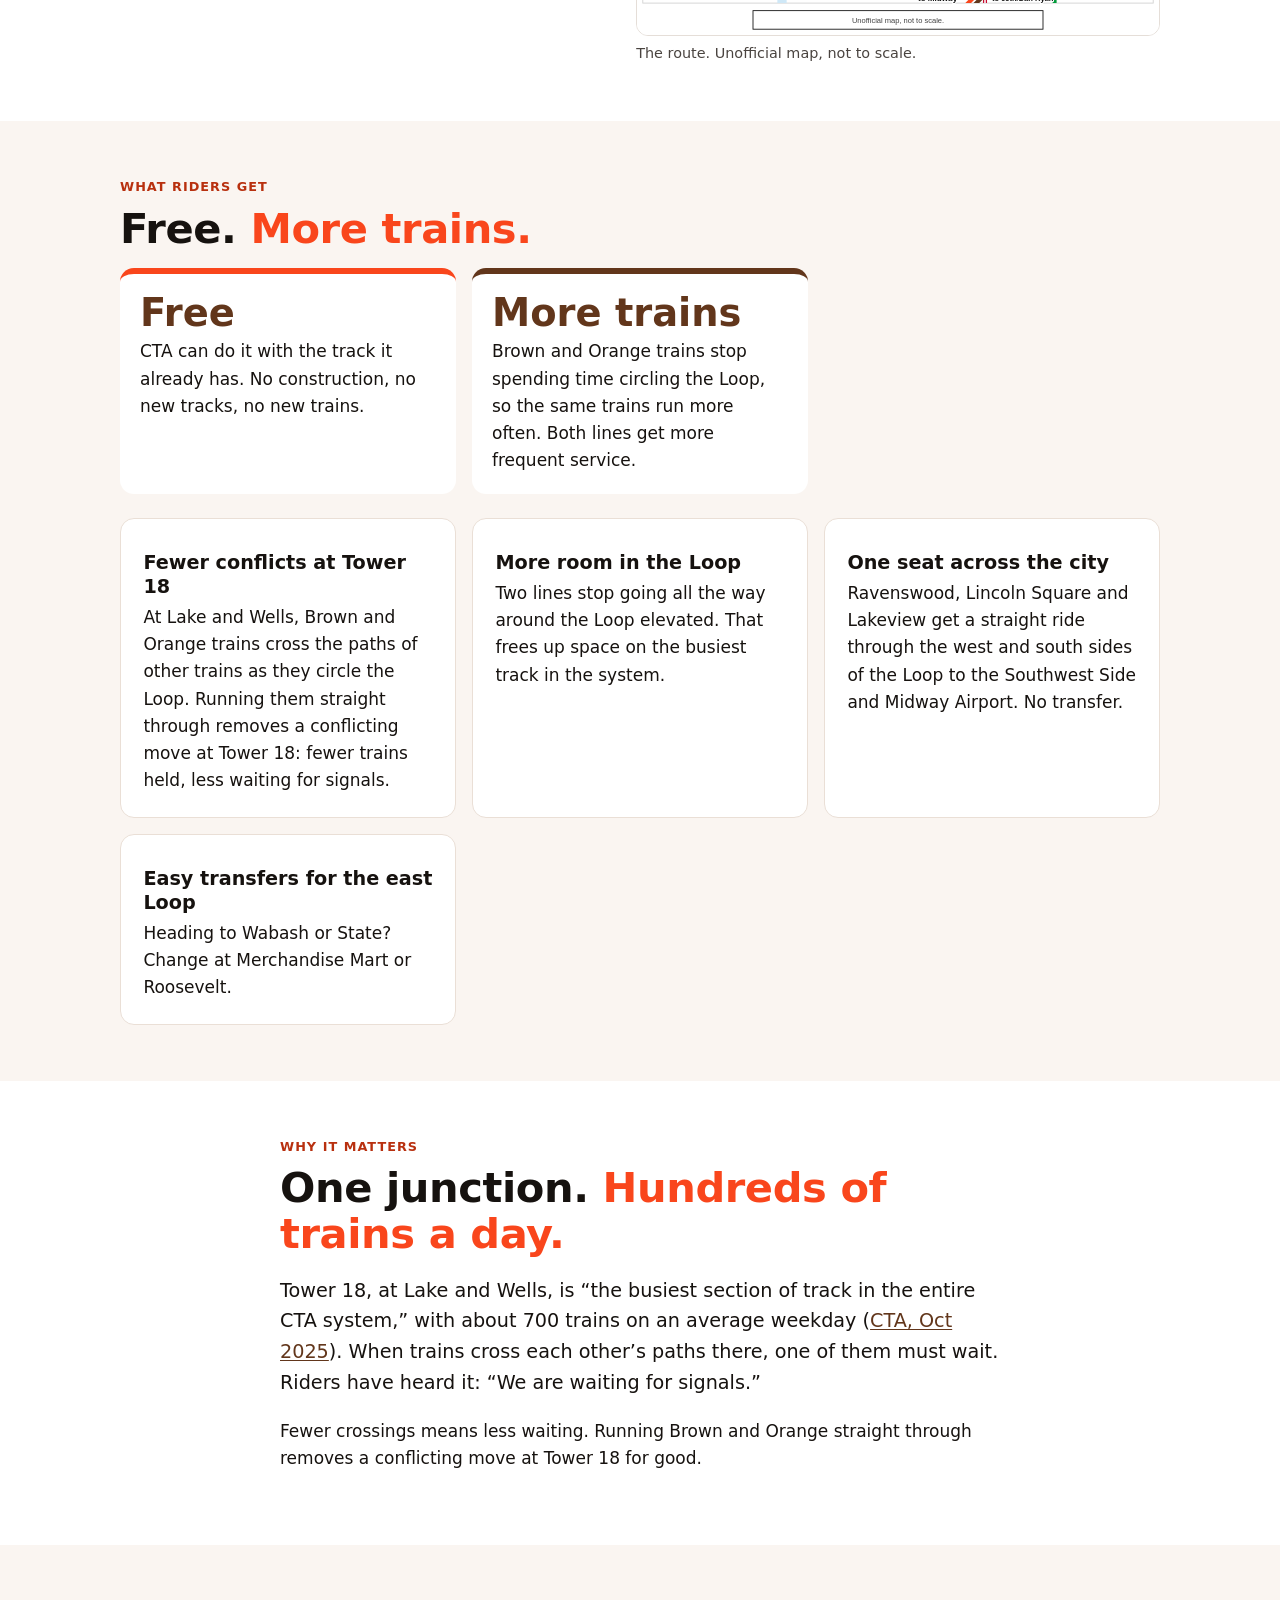
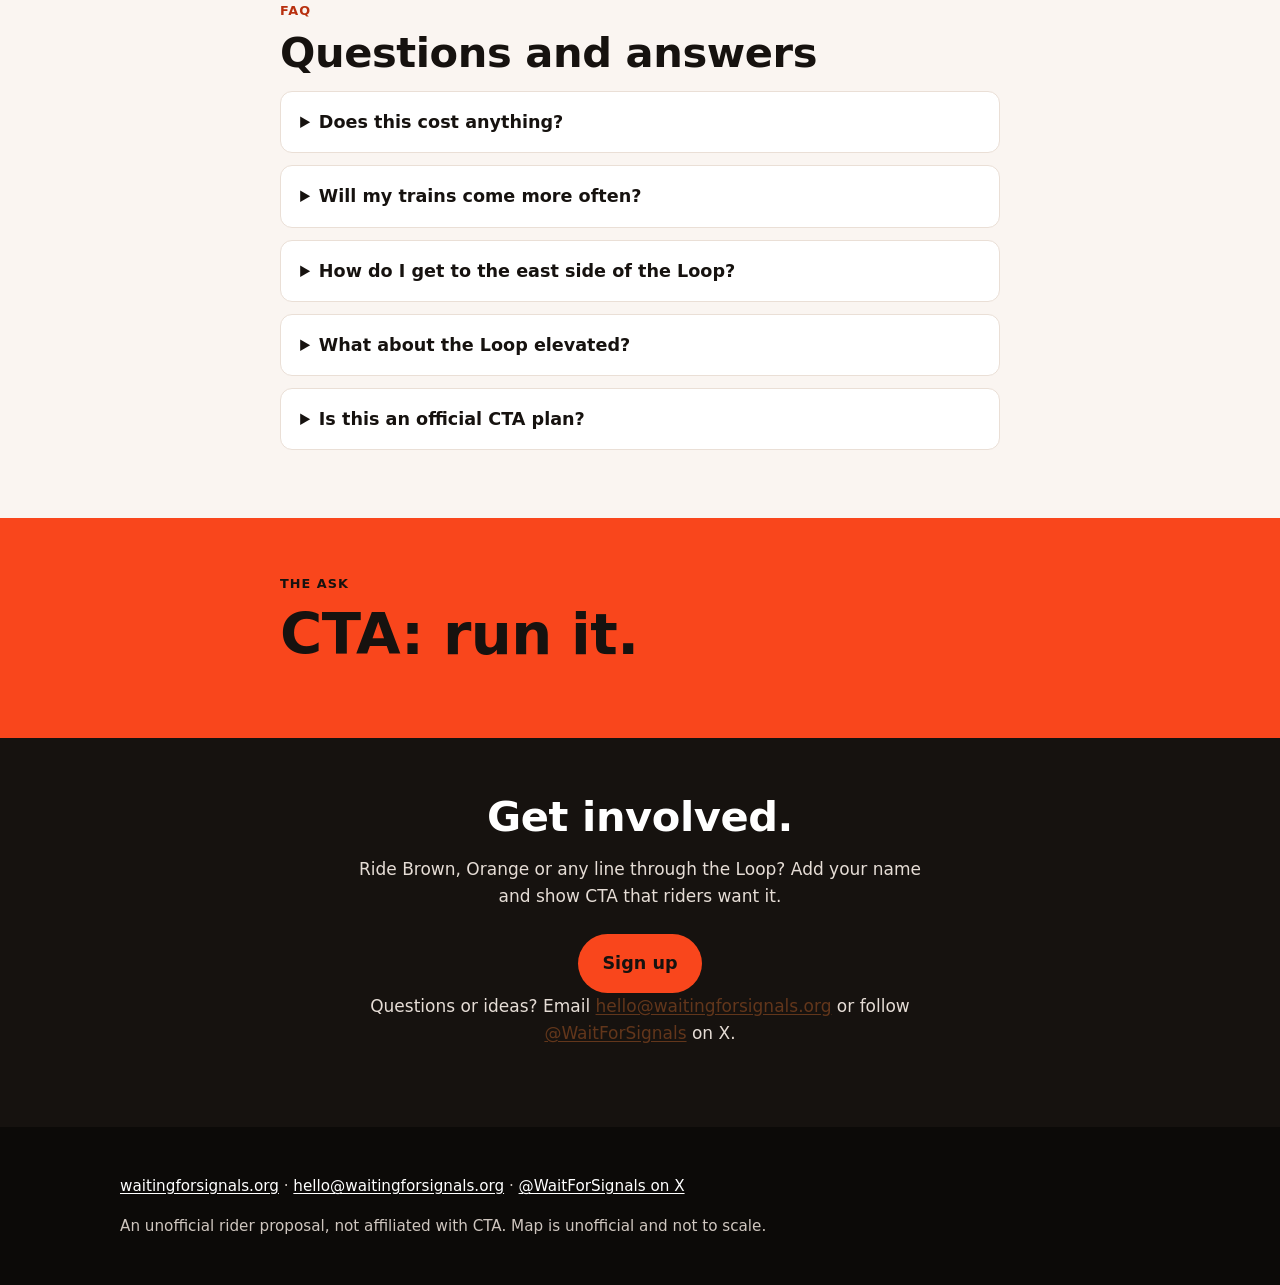
==== commit 3fc33b71: "Fix Tower 18 wording" ====
--- a/index.html
+++ b/index.html
@@ -66,7 +66,7 @@
 <li><b>More trains</b><span>Brown and Orange trains stop spending time circling the Loop, so the same trains run more often. Both lines get more frequent service.</span></li>
 </ul>
 <div class="cards">
-<article class="card"><h3>No more Orange left turn at Tower 18</h3><p>At Lake and Wells, Orange trains turn left from Lake onto Wells, across the path of other trains. Brown comes in from the north and goes straight down Wells. Run them through and the Orange left turn is gone: fewer conflicting moves, less waiting for signals.</p></article>
+<article class="card"><h3>Fewer conflicts at Tower 18</h3><p>At Lake and Wells, Brown and Orange trains cross the paths of other trains as they circle the Loop. Running them straight through removes a conflicting move at Tower 18: fewer trains held, less waiting for signals.</p></article>
 <article class="card"><h3>More room in the Loop</h3><p>Two lines stop going all the way around the Loop elevated. That frees up space on the busiest track in the system.</p></article>
 <article class="card"><h3>One seat across the city</h3><p>Ravenswood, Lincoln Square and Lakeview get a straight ride through the west and south sides of the Loop to the Southwest Side and Midway Airport. No transfer.</p></article>
 <article class="card"><h3>Easy transfers for the east Loop</h3><p>Heading to Wabash or State? Change at Merchandise Mart or Roosevelt.</p></article>
@@ -75,14 +75,14 @@
 
 <section id="tower18" aria-labelledby="t18-h"><div class="wrap narrow">
 <p class="eyebrow">Why it matters</p>
-<h2 id="t18-h">One corner. <span class="o">Hundreds of trains.</span></h2>
-<p class="lead">Tower 18, at Lake and Wells, is &ldquo;the busiest section of track in the entire CTA system,&rdquo; with about 700 trains on an average weekday (<a href="https://www.transitchicago.com/-weekend-track-work-will-require-a-line-cut-affecting-all-loop-elevated-rail-lines/">CTA, Oct 2025</a>). When trains cross each other&rsquo;s paths there, someone waits. You&rsquo;ve heard it: &ldquo;We are waiting for signals.&rdquo;</p>
-<p>Fewer crossings means less waiting. Running Brown and Orange straight through takes the Orange left turn out of that corner for good.</p>
+<h2 id="t18-h">One junction. <span class="o">Hundreds of trains a day.</span></h2>
+<p class="lead">Tower 18, at Lake and Wells, is &ldquo;the busiest section of track in the entire CTA system,&rdquo; with about 700 trains on an average weekday (<a href="https://www.transitchicago.com/-weekend-track-work-will-require-a-line-cut-affecting-all-loop-elevated-rail-lines/">CTA, Oct 2025</a>). When trains cross each other&rsquo;s paths there, one of them must wait. Riders have heard it: &ldquo;We are waiting for signals.&rdquo;</p>
+<p>Fewer crossings means less waiting. Running Brown and Orange straight through removes a conflicting move at Tower 18 for good.</p>
 </div></section>
 
 <section id="faq" class="tint" aria-labelledby="faq-h"><div class="wrap narrow">
 <p class="eyebrow">FAQ</p>
-<h2 id="faq-h">Straight answers.</h2>
+<h2 id="faq-h">Questions and answers</h2>
 <details><summary>Does this cost anything?</summary><p>No. It uses the track CTA already has. There&rsquo;s nothing to build.</p></details>
 <details><summary>Will my trains come more often?</summary><p>Yes. Brown and Orange trains stop circling the Loop, so the same trains run more often on both lines.</p></details>
 <details><summary>How do I get to the east side of the Loop?</summary><p>Change at Merchandise Mart or Roosevelt for trains along Wabash and State.</p></details>
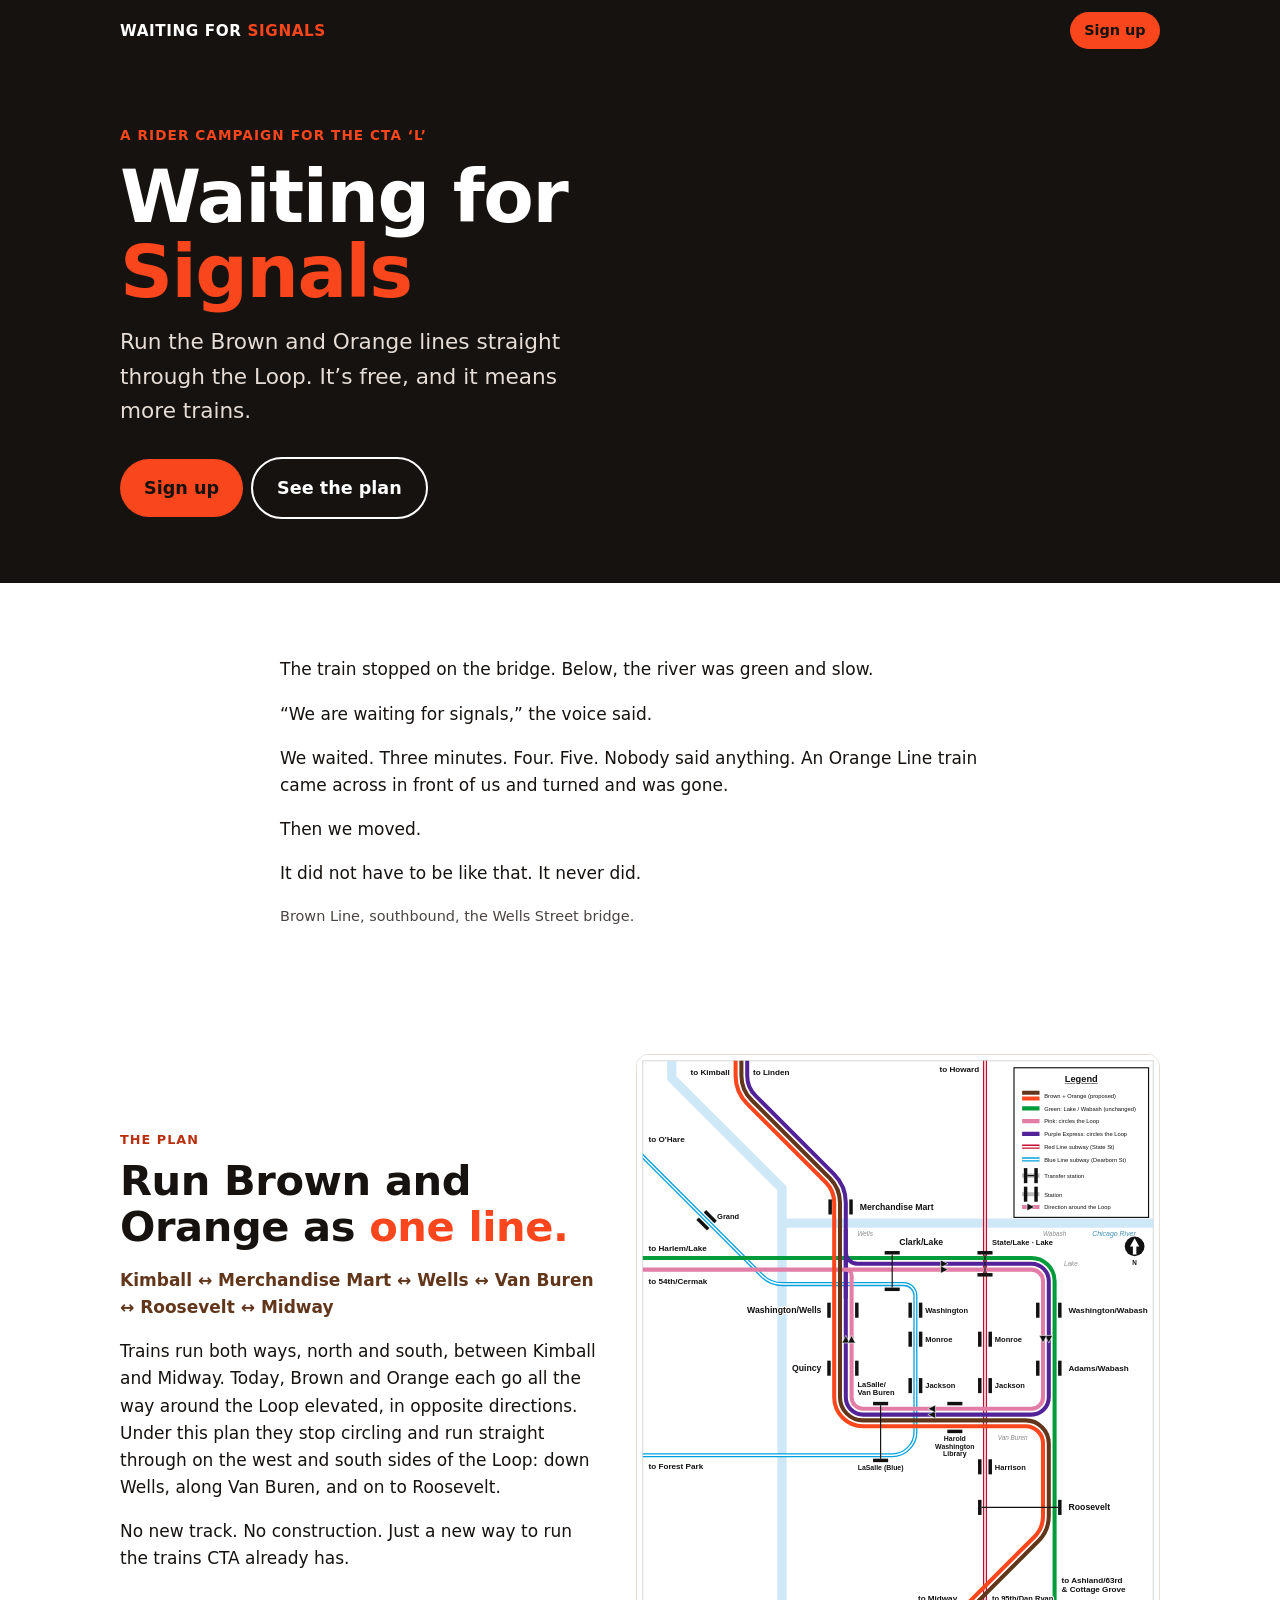
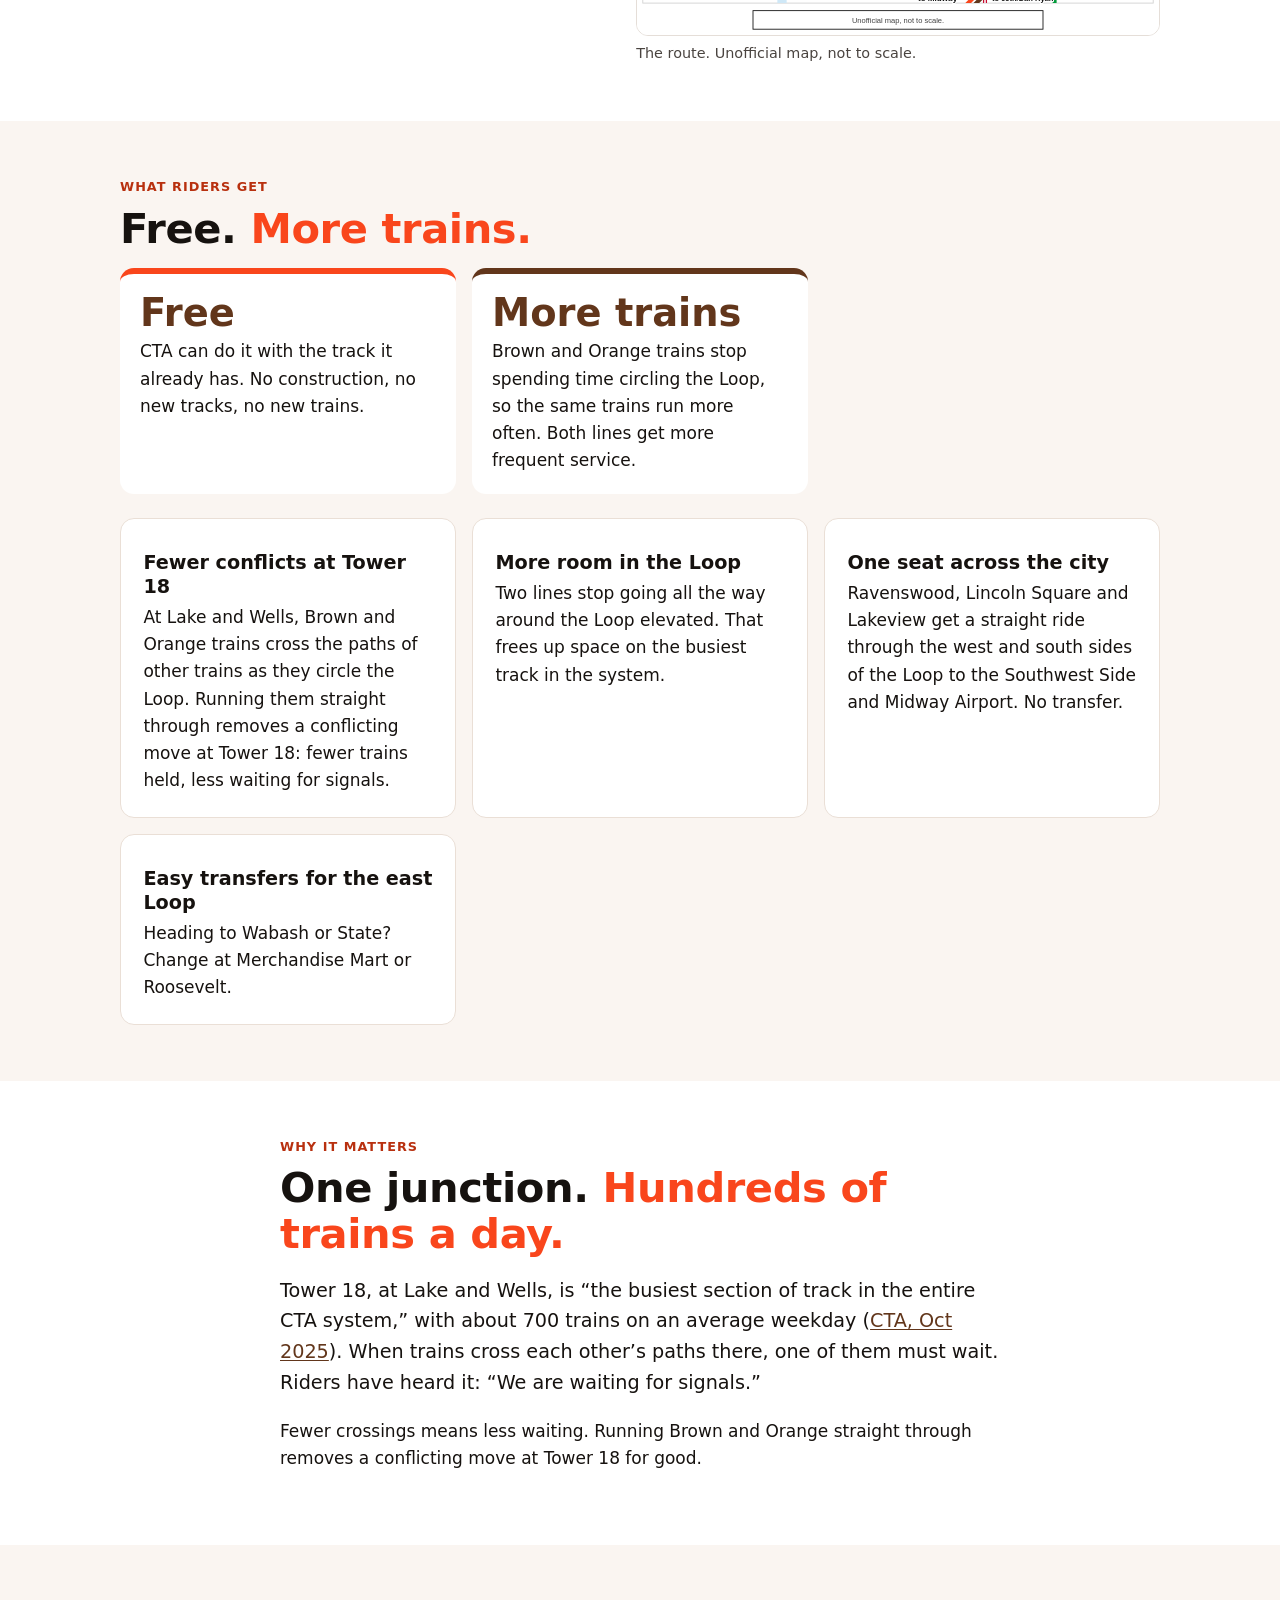
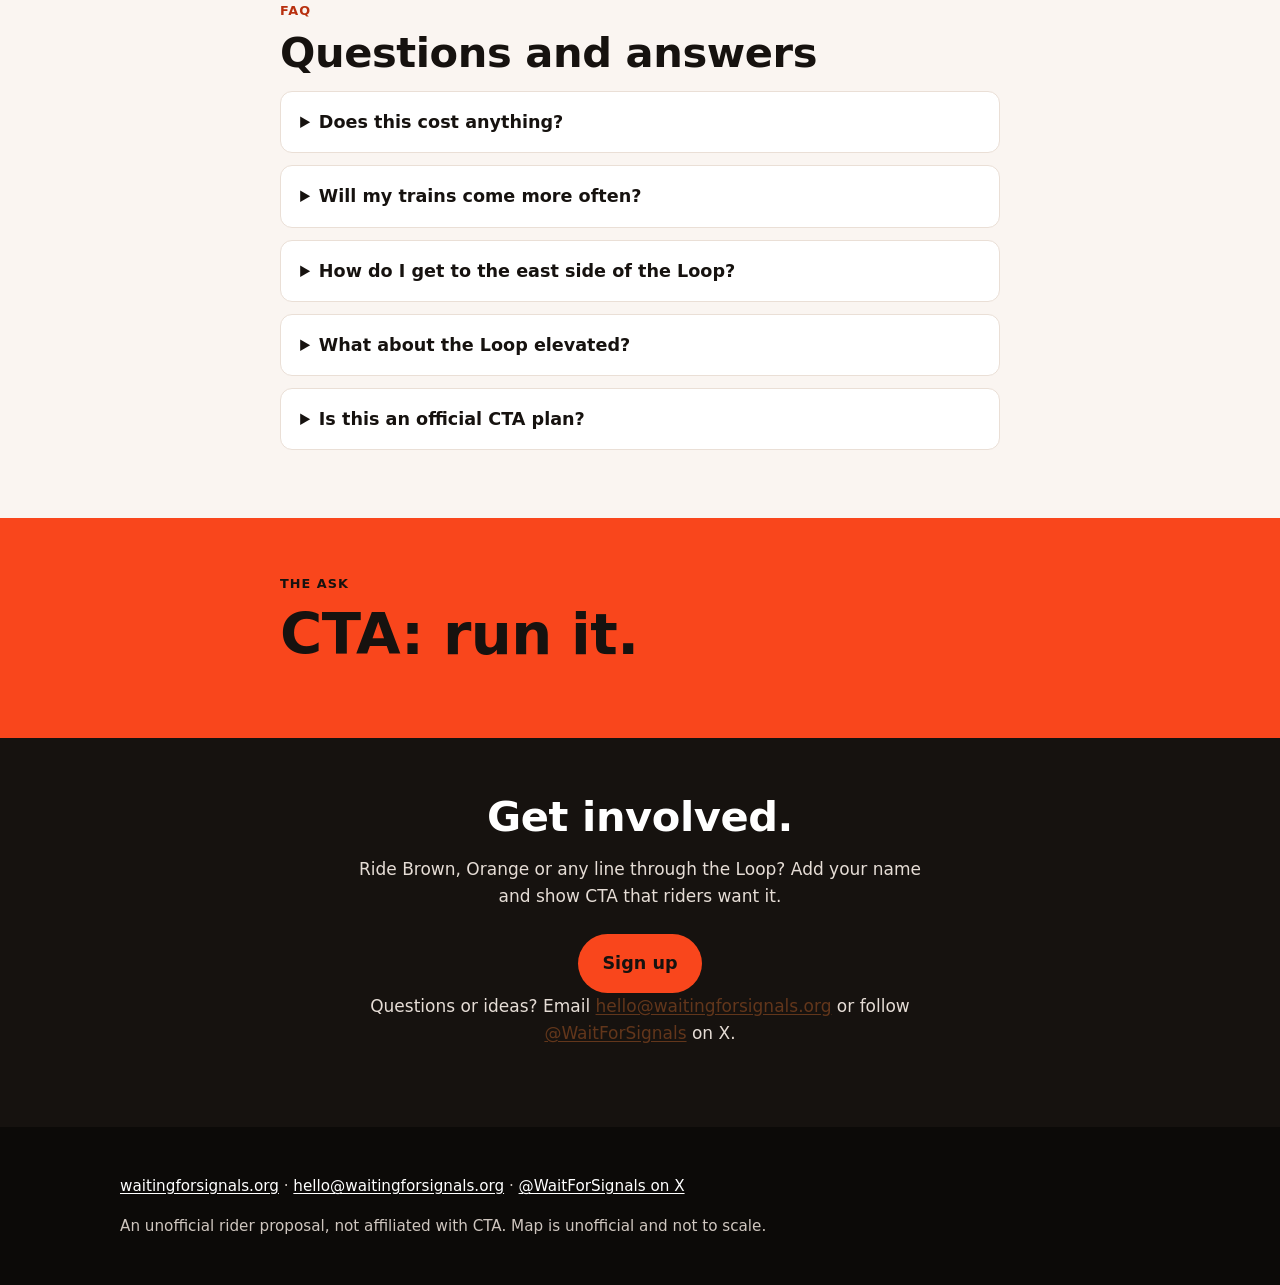
==== commit 6c836b73: "Both-ways wording on plan" ====
--- a/index.html
+++ b/index.html
@@ -50,8 +50,8 @@
 <div>
 <p class="eyebrow">The plan</p>
 <h2 id="plan-h">Run Brown and Orange as <span class="o">one line.</span></h2>
-<p class="route">Kimball &rarr; Merchandise Mart &rarr; Wells &rarr; Van Buren &rarr; Roosevelt &rarr; Midway</p>
-<p>And back the same way. Today, Brown and Orange each go all the way around the Loop elevated, in opposite directions. Under this plan they stop circling and run straight through on the west and south sides of the Loop: down Wells, along Van Buren, and on to Roosevelt.</p>
+<p class="route">Kimball &harr; Merchandise Mart &harr; Wells &harr; Van Buren &harr; Roosevelt &harr; Midway</p>
+<p>Trains run both ways, north and south, between Kimball and Midway. Today, Brown and Orange each go all the way around the Loop elevated, in opposite directions. Under this plan they stop circling and run straight through on the west and south sides of the Loop: down Wells, along Van Buren, and on to Roosevelt.</p>
 <p>No new track. No construction. Just a new way to run the trains CTA already has.</p>
 </div>
 <figure style="margin:0"><img src="route_map.svg" width="900" height="1000" style="width:100%;height:auto;display:block;border-radius:12px" alt="Map: Brown and Orange run as one line from Kimball through Merchandise Mart, down Wells, along Van Buren, to Roosevelt and Midway. Green stays on Lake and Wabash. Other lines are shown for context.">
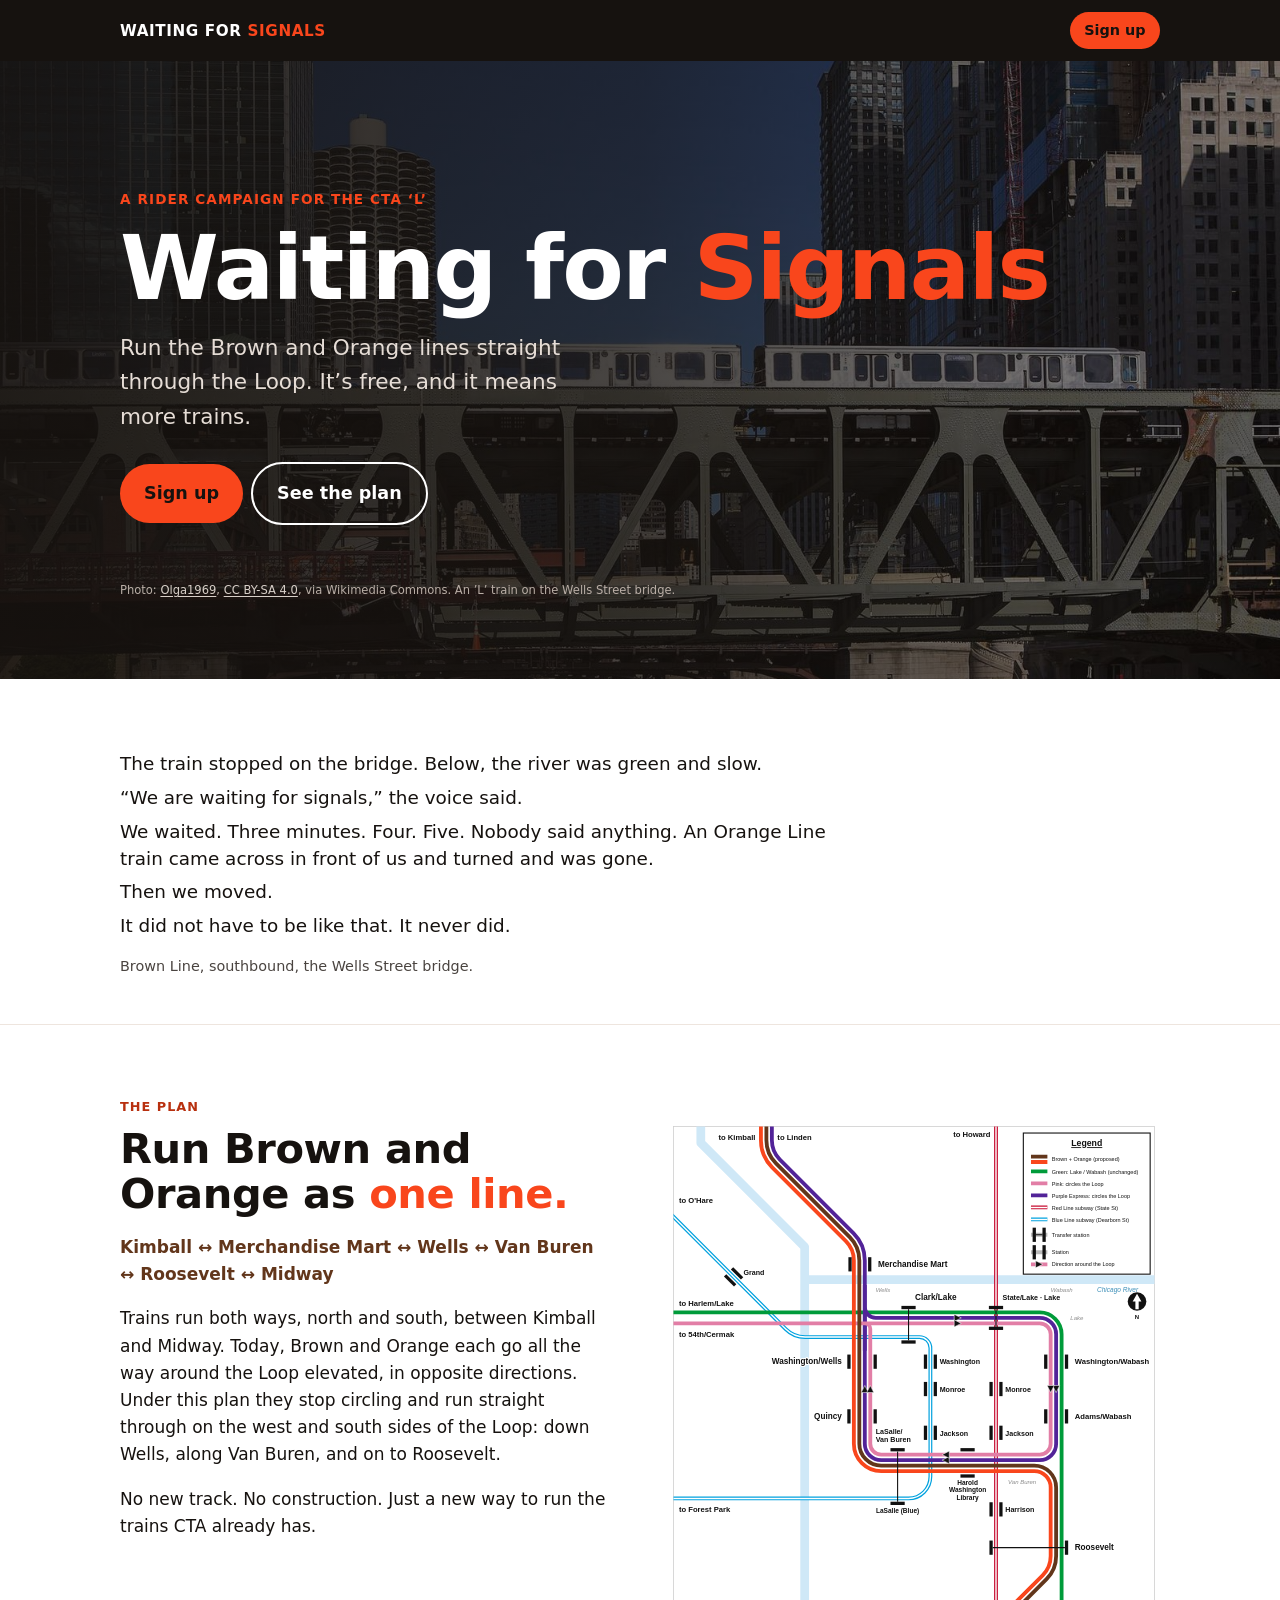
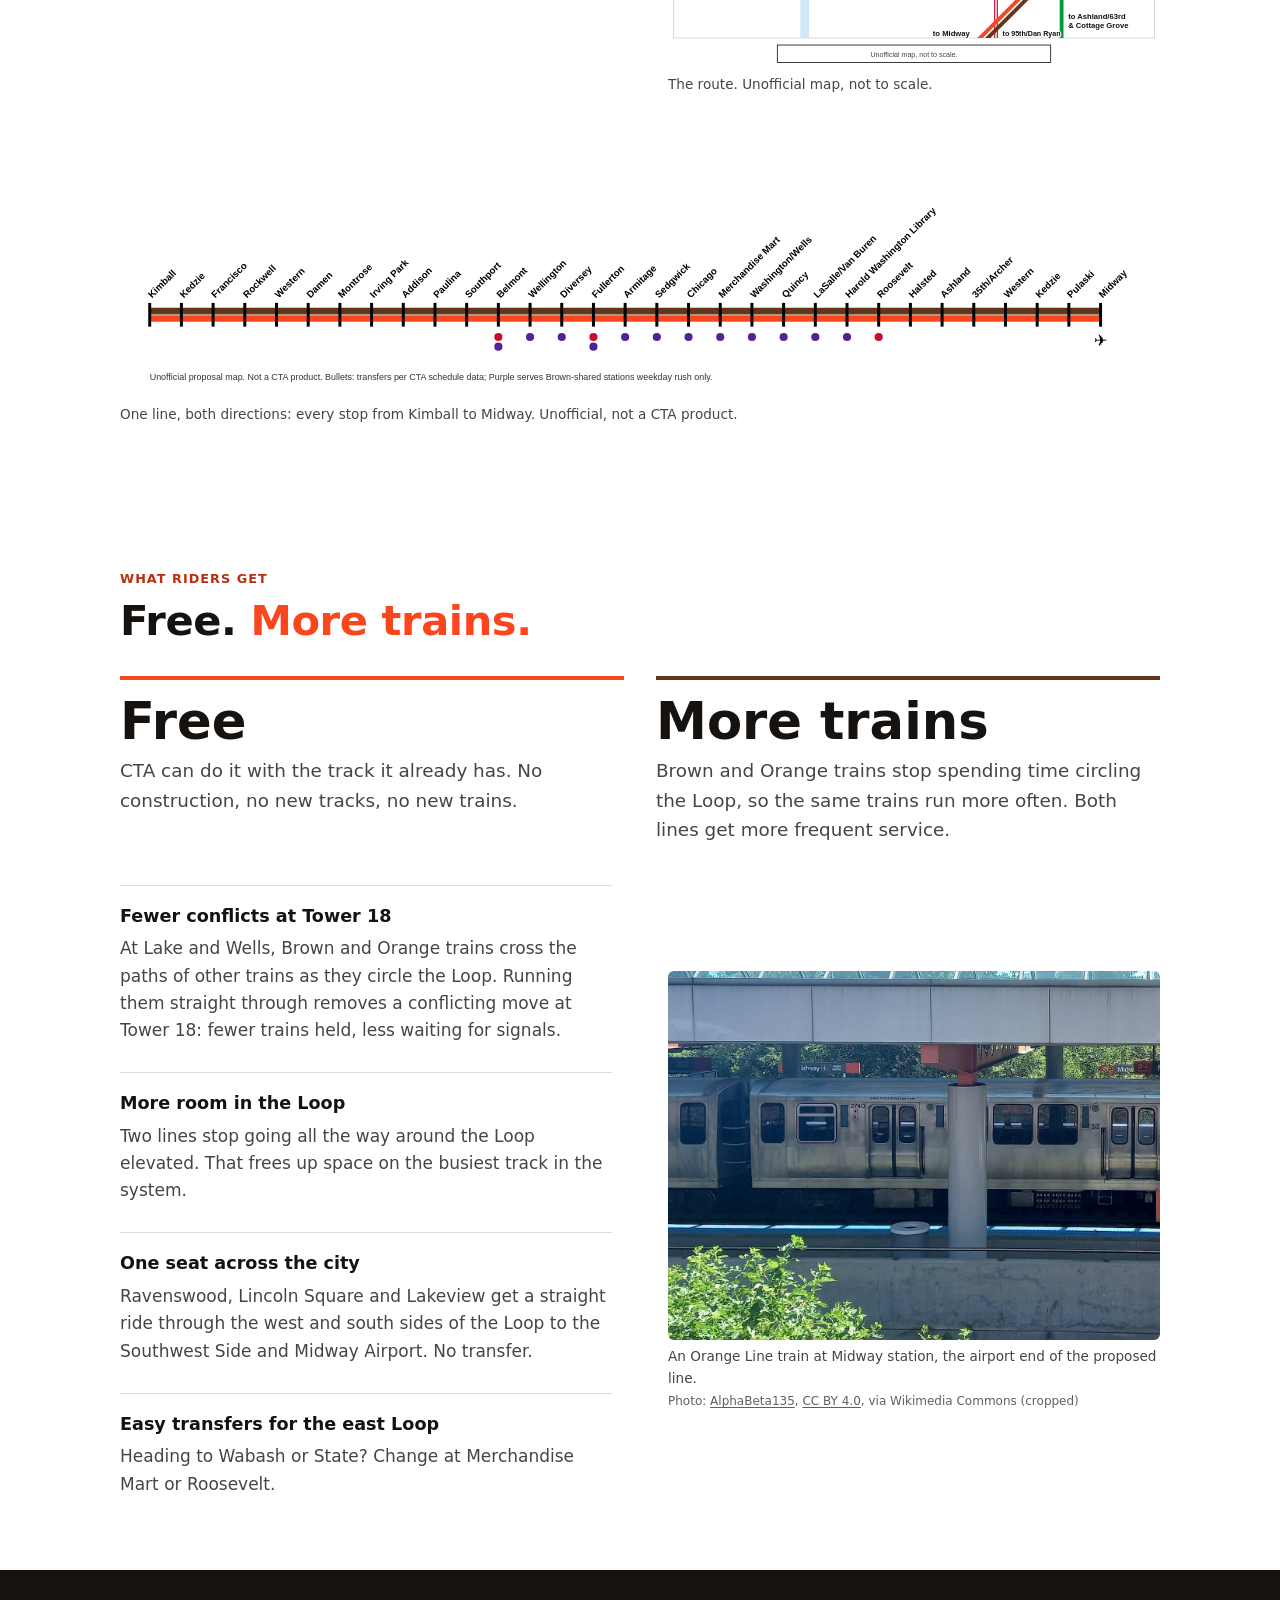
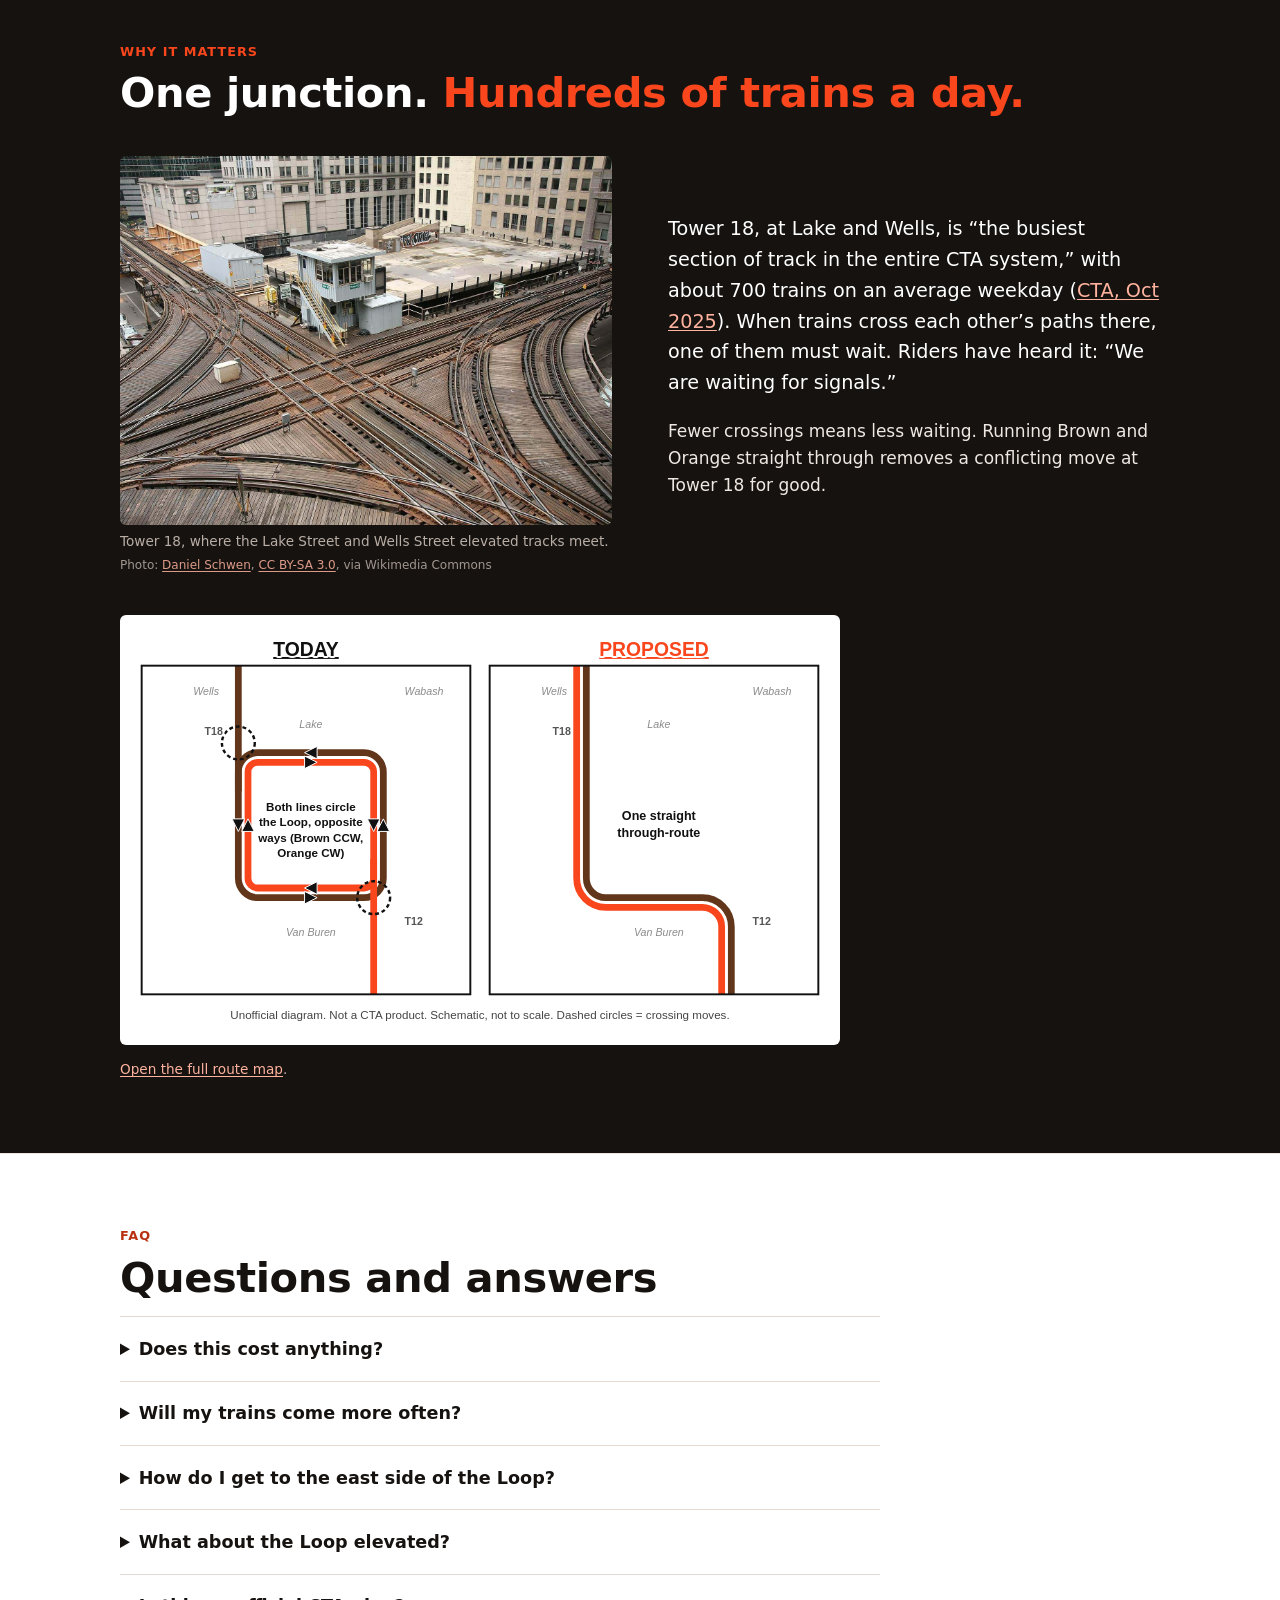
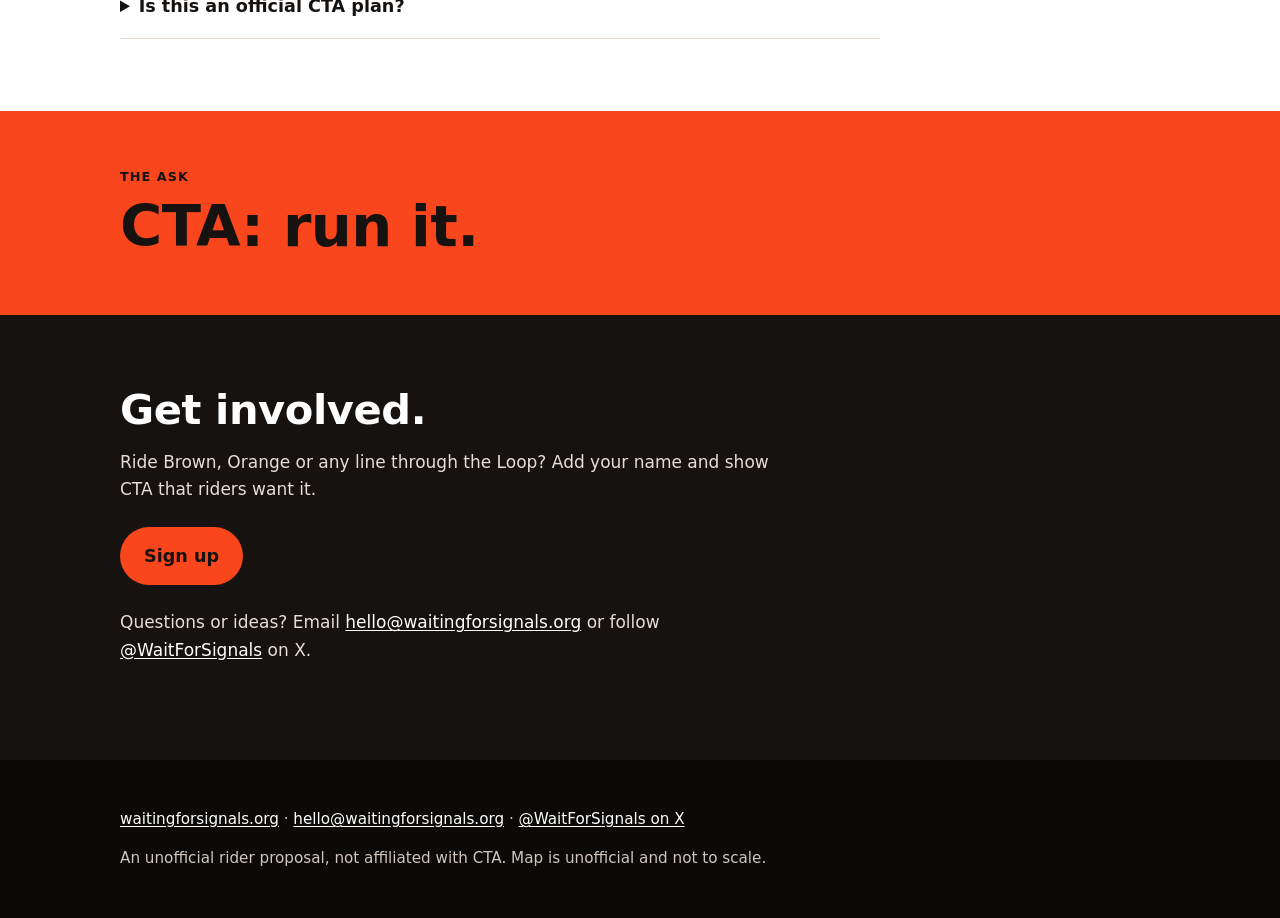
==== commit 7b720d3b: "Black style with photos, strip map and before/after" ====
--- a/index.html
+++ b/index.html
@@ -28,13 +28,14 @@
 <a class="navcta" href="https://tally.so/r/5XX7Ro" rel="noopener">Sign up</a>
 </div></nav>
 
-<header class="hero"><div class="wrap">
+<header class="hero hero-photo"><div class="wrap">
 <div>
 <p class="kicker">A rider campaign for the CTA &lsquo;L&rsquo;</p>
 <h1>Waiting for <span class="o">Signals</span></h1>
 <p class="sub">Run the Brown and Orange lines straight through the Loop. It&rsquo;s free, and it means more trains.</p>
 <a class="btn" href="https://tally.so/r/5XX7Ro" rel="noopener">Sign up</a><a class="btn ghost" href="#plan">See the plan</a>
 </div>
+<p class="hero-credit">Photo: <a href="https://commons.wikimedia.org/wiki/File:Train_on_the_bridge.jpg">Olga1969</a>, <a href="https://creativecommons.org/licenses/by-sa/4.0/">CC BY-SA 4.0</a>, via Wikimedia Commons. An &rsquo;L&rsquo; train on the Wells Street bridge.</p>
 </div></header>
 
 <main id="main">
@@ -54,33 +55,53 @@
 <p>Trains run both ways, north and south, between Kimball and Midway. Today, Brown and Orange each go all the way around the Loop elevated, in opposite directions. Under this plan they stop circling and run straight through on the west and south sides of the Loop: down Wells, along Van Buren, and on to Roosevelt.</p>
 <p>No new track. No construction. Just a new way to run the trains CTA already has.</p>
 </div>
-<figure style="margin:0"><img src="route_map.svg" width="900" height="1000" style="width:100%;height:auto;display:block;border-radius:12px" alt="Map: Brown and Orange run as one line from Kimball through Merchandise Mart, down Wells, along Van Buren, to Roosevelt and Midway. Green stays on Lake and Wabash. Other lines are shown for context.">
+<figure class="map"><img src="route_map.svg" width="900" height="1000" alt="Map: Brown and Orange run as one line from Kimball through Merchandise Mart, down Wells, along Van Buren, to Roosevelt and Midway. Green stays on Lake and Wabash. Other lines are shown for context.">
 <figcaption>The route. Unofficial map, not to scale.</figcaption></figure>
+</div>
+<div class="wrap">
+<figure class="strip"><div class="strip-scroll"><img src="strip_map.svg" width="1400" height="330" alt="Unofficial strip map of the proposed line: Kimball through Ravenswood, Lakeview and Lincoln Park stations to Merchandise Mart, then Washington/Wells, Quincy, LaSalle/Van Buren and Harold Washington Library, Roosevelt, and out through Halsted, Ashland, 35th/Archer, Western, Kedzie and Pulaski to Midway. Brown and Orange run side by side the whole way."></div>
+<figcaption>One line, both directions: every stop from Kimball to Midway. Unofficial, not a CTA product.</figcaption></figure>
 </div></section>
 
-<section id="benefits" class="tint" aria-labelledby="ben-h"><div class="wrap">
+<section id="benefits" aria-labelledby="ben-h"><div class="wrap">
 <p class="eyebrow">What riders get</p>
 <h2 id="ben-h">Free. <span class="o">More trains.</span></h2>
-<ul class="stats">
+<ul class="big2">
 <li><b>Free</b><span>CTA can do it with the track it already has. No construction, no new tracks, no new trains.</span></li>
 <li><b>More trains</b><span>Brown and Orange trains stop spending time circling the Loop, so the same trains run more often. Both lines get more frequent service.</span></li>
 </ul>
-<div class="cards">
-<article class="card"><h3>Fewer conflicts at Tower 18</h3><p>At Lake and Wells, Brown and Orange trains cross the paths of other trains as they circle the Loop. Running them straight through removes a conflicting move at Tower 18: fewer trains held, less waiting for signals.</p></article>
-<article class="card"><h3>More room in the Loop</h3><p>Two lines stop going all the way around the Loop elevated. That frees up space on the busiest track in the system.</p></article>
-<article class="card"><h3>One seat across the city</h3><p>Ravenswood, Lincoln Square and Lakeview get a straight ride through the west and south sides of the Loop to the Southwest Side and Midway Airport. No transfer.</p></article>
-<article class="card"><h3>Easy transfers for the east Loop</h3><p>Heading to Wabash or State? Change at Merchandise Mart or Roosevelt.</p></article>
+<div class="row">
+<ul class="points">
+<li><h3>Fewer conflicts at Tower 18</h3><p>At Lake and Wells, Brown and Orange trains cross the paths of other trains as they circle the Loop. Running them straight through removes a conflicting move at Tower 18: fewer trains held, less waiting for signals.</p></li>
+<li><h3>More room in the Loop</h3><p>Two lines stop going all the way around the Loop elevated. That frees up space on the busiest track in the system.</p></li>
+<li><h3>One seat across the city</h3><p>Ravenswood, Lincoln Square and Lakeview get a straight ride through the west and south sides of the Loop to the Southwest Side and Midway Airport. No transfer.</p></li>
+<li><h3>Easy transfers for the east Loop</h3><p>Heading to Wabash or State? Change at Merchandise Mart or Roosevelt.</p></li>
+</ul>
+<figure class="photo side"><img src="images/orange-line-midway.jpg" width="1600" height="948" loading="lazy" alt="An Orange Line train stopped at Midway station, beneath the glass canopy of the walkway to Midway Airport.">
+<figcaption>An Orange Line train at Midway station, the airport end of the proposed line. <span class="credit">Photo: <a href="https://commons.wikimedia.org/wiki/File:CTA_Orange_Line_train_at_Midway_station_-_Chicago,_IL_-_July_2024.jpg">AlphaBeta135</a>, <a href="https://creativecommons.org/licenses/by/4.0/">CC BY 4.0</a>, via Wikimedia Commons (cropped)</span></figcaption></figure>
 </div>
 </div></section>
 
-<section id="tower18" aria-labelledby="t18-h"><div class="wrap narrow">
+<section id="tower18" class="dark" aria-labelledby="t18-h"><div class="wrap">
+<div class="narrow0">
 <p class="eyebrow">Why it matters</p>
 <h2 id="t18-h">One junction. <span class="o">Hundreds of trains a day.</span></h2>
+</div>
+<div class="row rev">
+<figure class="photo side"><img src="images/tower18-junction.jpg" width="1600" height="1067" loading="lazy" alt="Looking down on Tower 18 at Lake and Wells: elevated tracks cross and curve through a dense web of switches, with the small signal tower beside them.">
+<figcaption>Tower 18, where the Lake Street and Wells Street elevated tracks meet. <span class="credit">Photo: <a href="https://commons.wikimedia.org/wiki/File:CTA_loop_junction.jpg">Daniel Schwen</a>, <a href="https://creativecommons.org/licenses/by-sa/3.0/">CC BY-SA 3.0</a>, via Wikimedia Commons</span></figcaption></figure>
+<div>
 <p class="lead">Tower 18, at Lake and Wells, is &ldquo;the busiest section of track in the entire CTA system,&rdquo; with about 700 trains on an average weekday (<a href="https://www.transitchicago.com/-weekend-track-work-will-require-a-line-cut-affecting-all-loop-elevated-rail-lines/">CTA, Oct 2025</a>). When trains cross each other&rsquo;s paths there, one of them must wait. Riders have heard it: &ldquo;We are waiting for signals.&rdquo;</p>
 <p>Fewer crossings means less waiting. Running Brown and Orange straight through removes a conflicting move at Tower 18 for good.</p>
+</div>
+</div>
+<div class="narrow0">
+<figure class="diagram"><img src="before_after.svg" width="720" height="420" alt="Before and after diagram. Today: Brown circles the Loop one way and Orange the other, crossing paths at the junctions. Proposed: Brown and Orange run straight down Wells and along Van Buren, north and south.">
+<figcaption><a href="route_map.svg">Open the full route map</a>.</figcaption></figure>
+</div>
 </div></section>
 
-<section id="faq" class="tint" aria-labelledby="faq-h"><div class="wrap narrow">
+<section id="faq" aria-labelledby="faq-h"><div class="wrap narrow">
 <p class="eyebrow">FAQ</p>
 <h2 id="faq-h">Questions and answers</h2>
 <details><summary>Does this cost anything?</summary><p>No. It uses the track CTA already has. There&rsquo;s nothing to build.</p></details>
--- a/style.css
+++ b/style.css
@@ -72,3 +72,75 @@
 .strip-scroll{overflow-x:auto;-webkit-overflow-scrolling:touch;border-radius:12px}
 .strip-scroll img{max-width:100%;min-width:720px}
 @media(min-width:800px){.strip-scroll img{min-width:0}}
+
+
+/* v10: v4 black look, less clutter */
+section{padding:4.5rem 0}
+.narrow,.narrow0{max-width:720px;margin-left:auto;margin-right:auto}
+.wrap.narrow{padding:0 1.25rem}
+.hero{padding:3.5rem 0 4rem}
+.hero .wrap{display:block}
+.hero h1{font-size:clamp(2.8rem,10vw,5.6rem)}
+.hero .sub{max-width:36ch}
+#bridge{padding-bottom:2.5rem}
+#bridge p{font-size:1.15rem}
+#bridge .src{font-size:.9rem}
+figure img{border:0;border-radius:6px}
+figcaption{font-size:.85rem}
+.photo{margin:2.25rem 0 0}.photo img{display:block;width:100%;height:auto}
+.photo.wide img{aspect-ratio:16/9;object-fit:cover}
+.credit{display:block;font-size:.75rem;opacity:.85;margin-top:.15rem}.credit a{color:inherit}
+#plan{border-top:1px solid #eee5de}
+.map img{display:block;width:100%;height:auto}
+.strip{margin-top:3rem}
+.big2{list-style:none;padding:0;margin:2rem 0 0;display:grid;gap:2rem}
+.big2 li{border-top:4px solid var(--orange);padding-top:1rem}
+.big2 li:nth-child(2){border-top-color:var(--brown)}
+.big2 b{display:block;font-size:clamp(2.2rem,6vw,3.2rem);line-height:1;font-weight:800;color:var(--ink)}
+.big2 span{display:block;margin-top:.6rem;font-size:1.15rem;color:var(--muted);max-width:42ch}
+.points{list-style:none;padding:0;margin:3rem 0 0;display:grid;gap:1.75rem 3rem}
+.points li{border-top:1px solid #e3d9d1;padding-top:1rem}
+.points h3{margin:0 0 .35rem;font-size:1.1rem}
+.points p{margin:0;color:var(--muted)}
+.dark{background:var(--ink);color:#efe8e2}
+.dark h2{color:#fff}
+.dark .eyebrow{color:var(--orange)}
+.dark a{color:#ffb39f}
+.dark figcaption{color:#b9aea6}
+.dark .lead{color:#fff}
+.diagram{margin:2.5rem 0 0}
+.diagram img{background:#fff;padding:.75rem;border-radius:6px}
+#faq{border-top:1px solid #eee5de}
+details{background:none;border:0;border-bottom:1px solid #e3d9d1;border-radius:0;padding:1.1rem 0;margin:0}
+details:first-of-type{border-top:1px solid #e3d9d1}
+.ask{padding:3.5rem 0}
+.ask h2{margin:0}
+.signup{padding:4.5rem 0}
+@media(min-width:800px){
+ .big2,.points{grid-template-columns:1fr 1fr}
+ .split{grid-template-columns:1fr 1fr;gap:3.5rem;align-items:start}
+}
+/* v10 alignment: one left-aligned column system */
+.wrap.narrow{max-width:1080px}
+.narrow0{max-width:none;margin:0}
+#bridge p,#tower18 p,.signup p{max-width:62ch}
+#faq details{max-width:760px}
+.diagram{max-width:720px}
+.signup{text-align:left}.signup p{margin:0 0 1.5rem}
+.signup a:not(.btn){color:#fff}
+.hero .wrap>div{max-width:none}
+.signup .btn{margin-bottom:1.5rem}
+/* v10b: photo hero + side-by-side rows */
+.hero-photo{position:relative;background:#16120f url(images/wells-bridge-train.jpg) center 60%/cover no-repeat;padding:6rem 0 4.5rem}
+.hero-photo::before{content:"";position:absolute;inset:0;background:linear-gradient(90deg,rgba(22,18,15,.92) 0%,rgba(22,18,15,.78) 50%,rgba(22,18,15,.45) 100%)}
+.hero-photo .wrap{position:relative}
+.hero-credit{margin:3.5rem 0 0;font-size:.72rem;color:#b9aea6}.hero-credit a{color:#d8cfc8}
+.row{display:grid;gap:2rem;margin-top:2.5rem;align-items:center}
+.row .points{margin:0;grid-template-columns:1fr!important}
+.photo.side{margin:0}.photo.side img{aspect-ratio:4/3;object-fit:cover}
+.row.rev .lead{margin-top:0}
+@media(min-width:800px){.row{grid-template-columns:1fr 1fr;gap:3.5rem}.row.rev>figure{order:-1}}
+@media(min-width:800px){.hero-photo{padding:8rem 0 5rem}}
+
+#bridge p{margin:0 0 .45rem;line-height:1.45}
+#bridge p.src{margin-top:1rem}
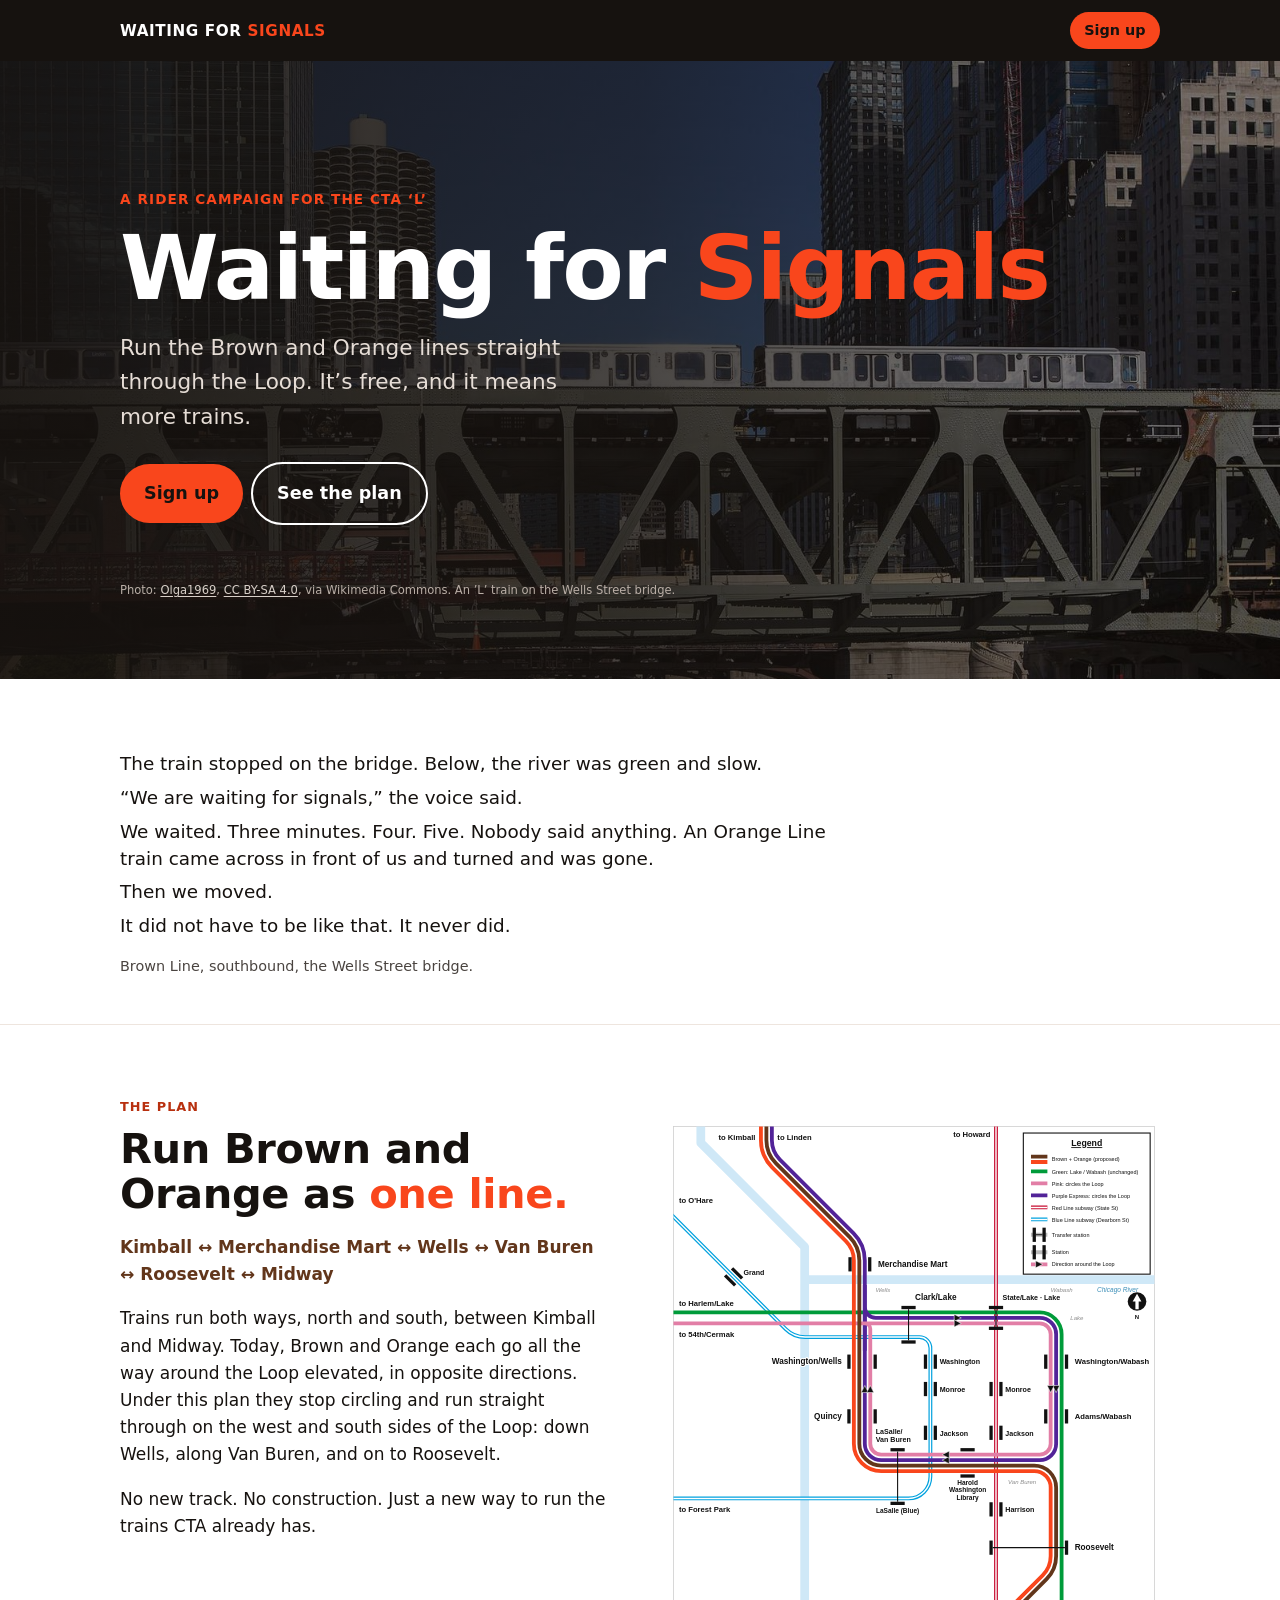
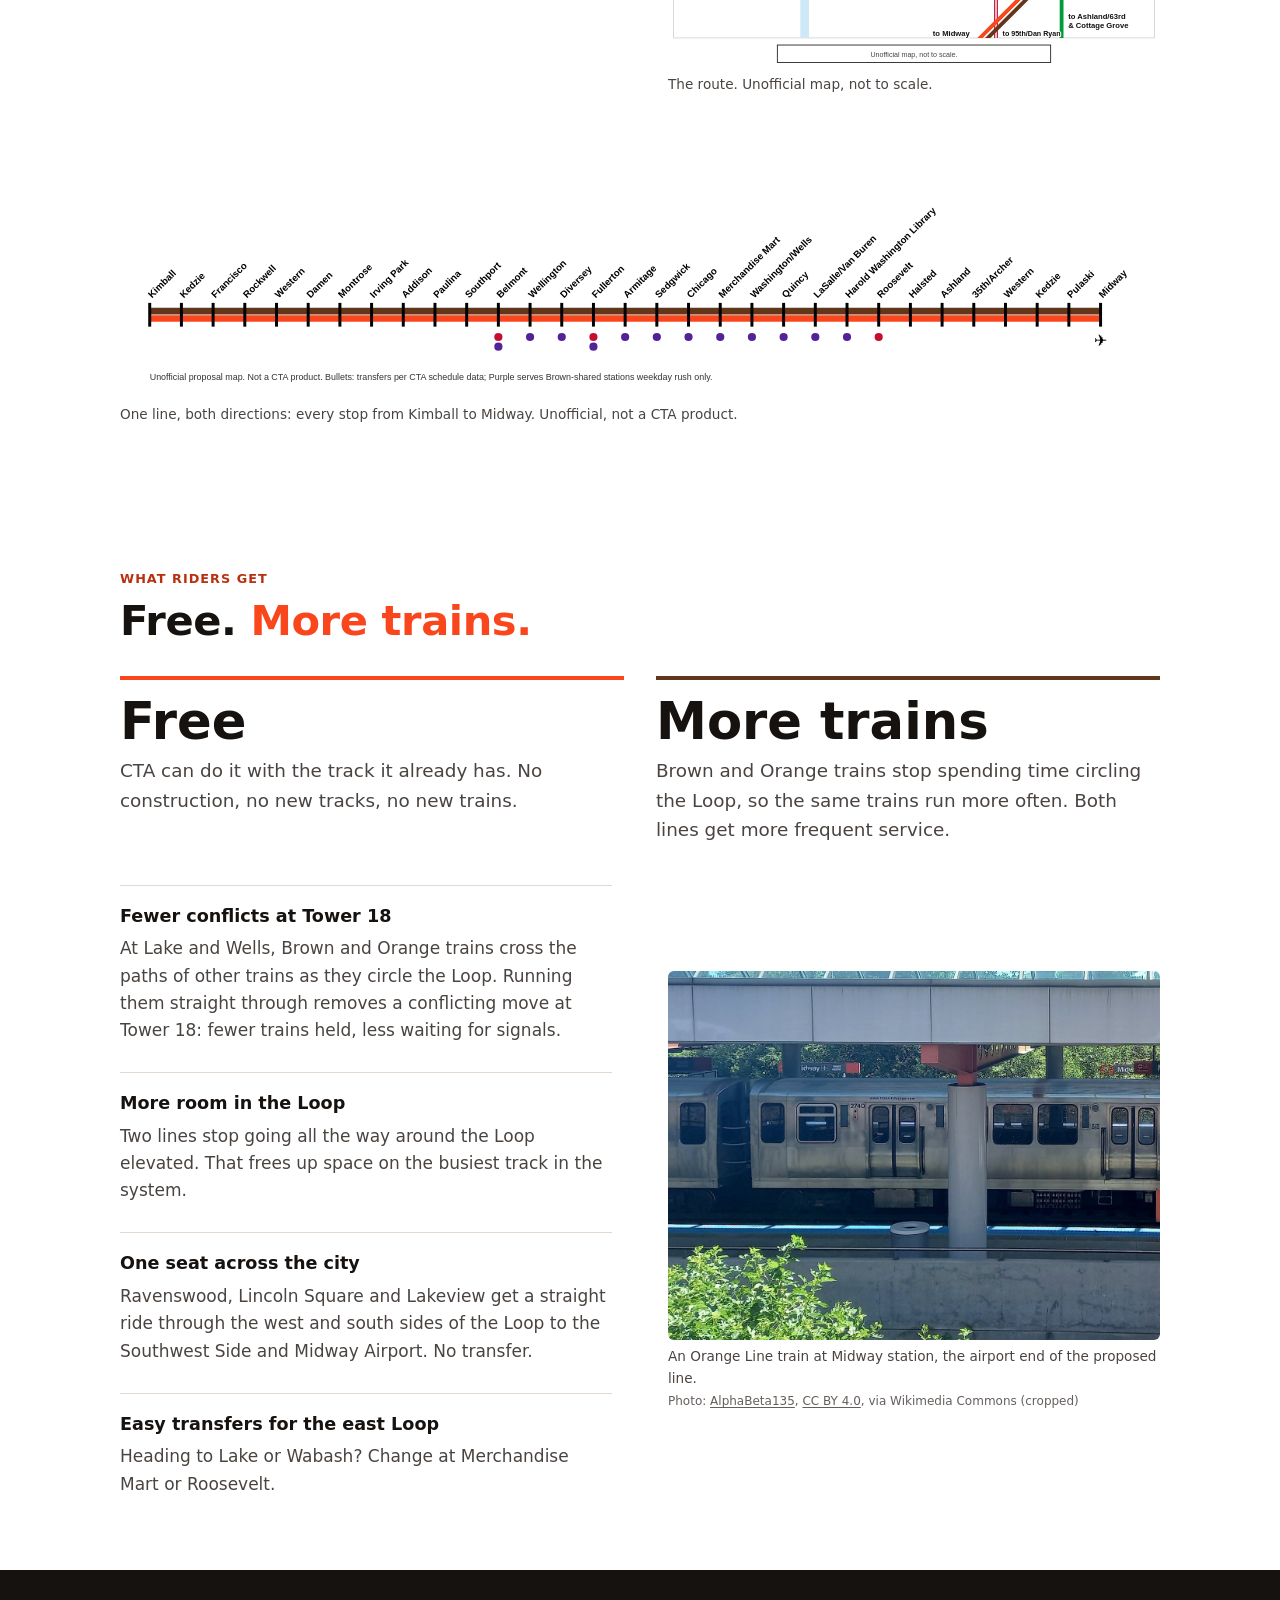
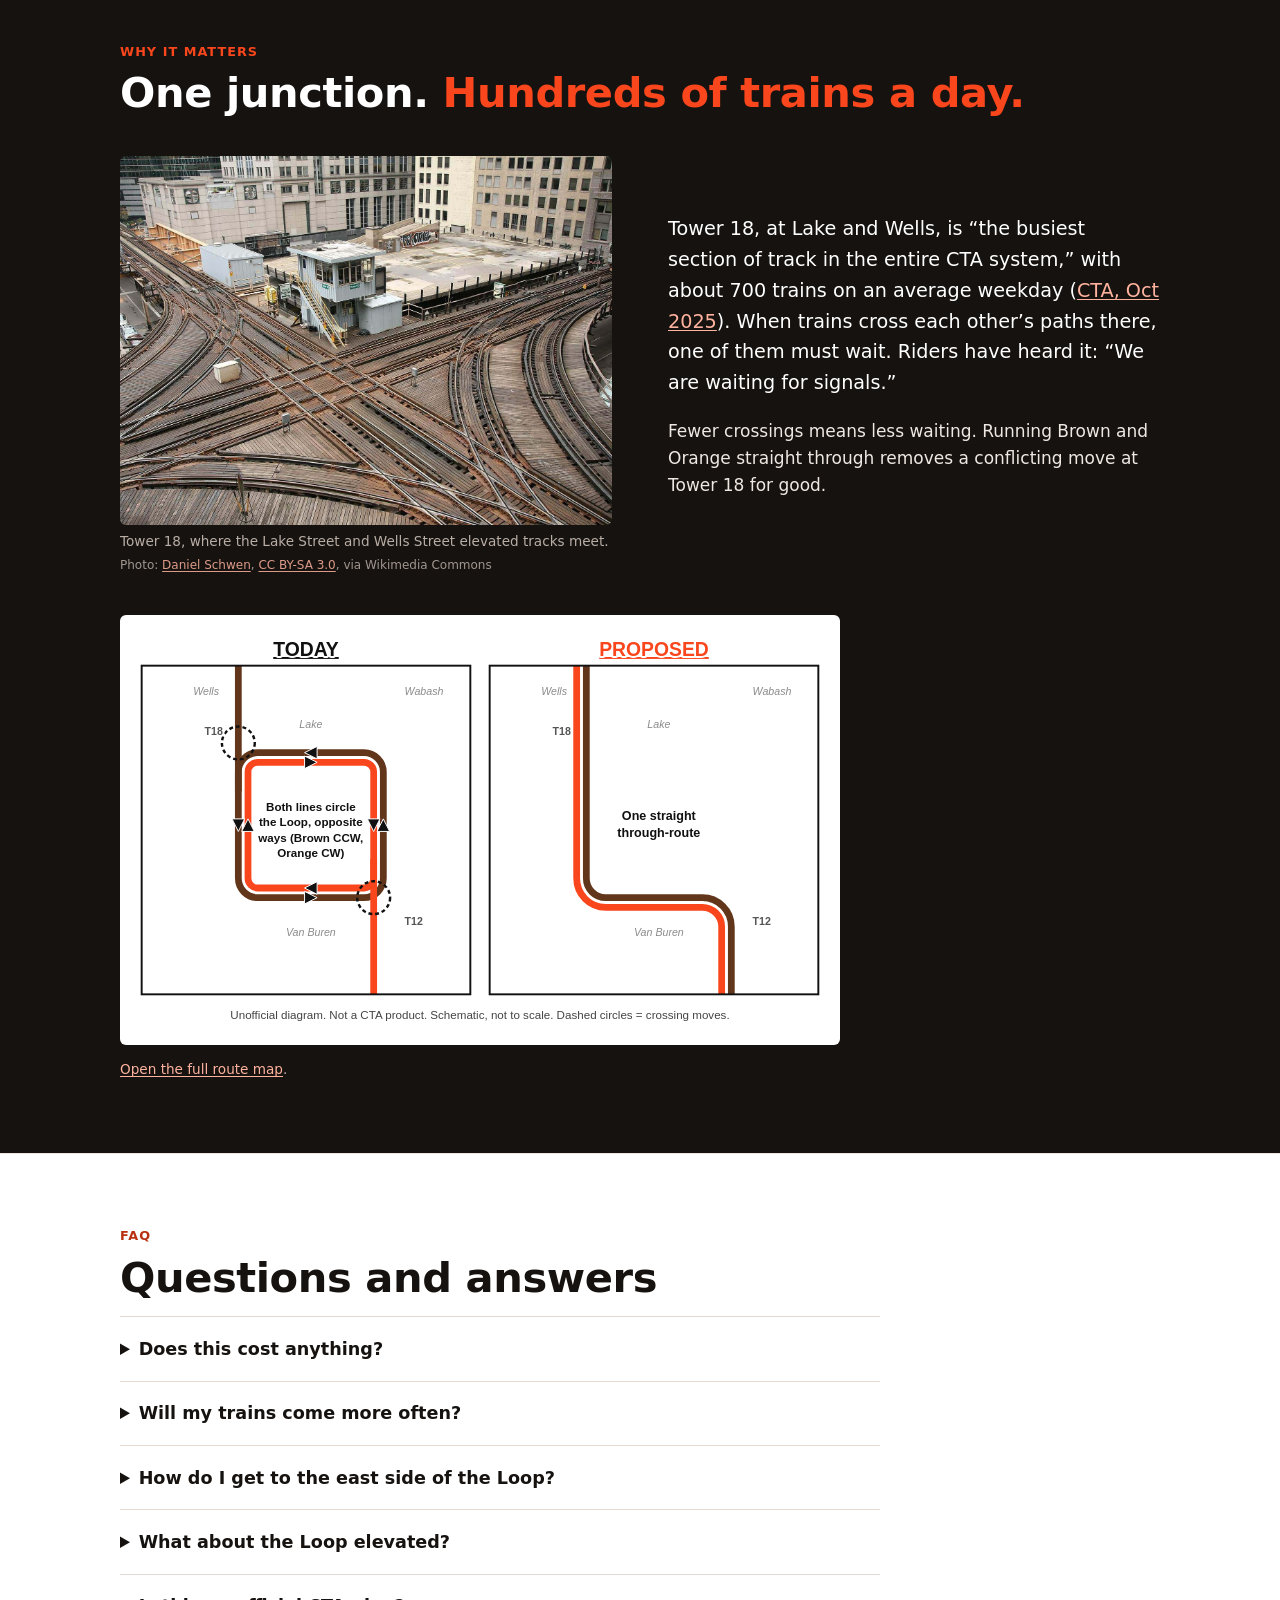
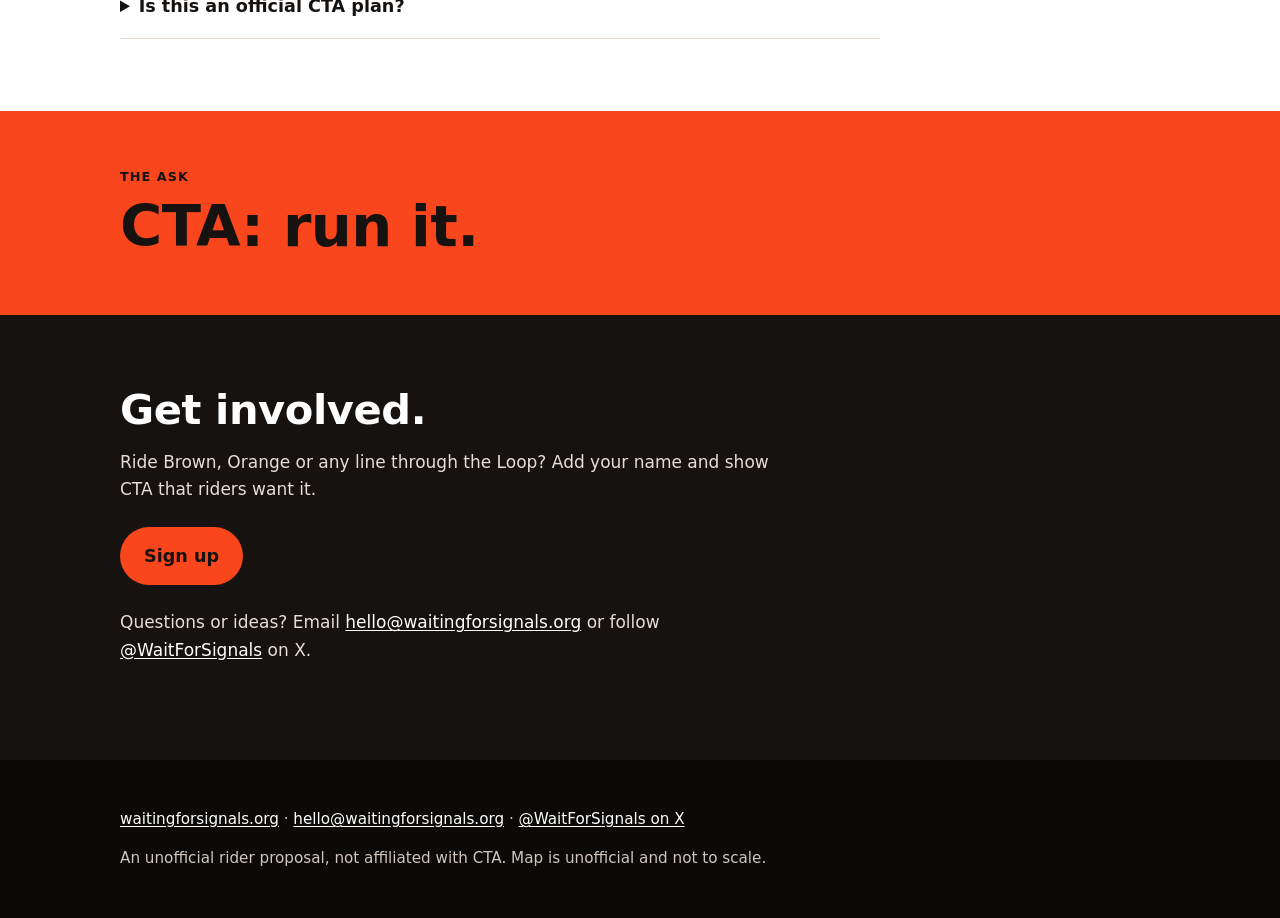
==== commit ae6e4325: "Transfers: Lake and Wabash" ====
--- a/index.html
+++ b/index.html
@@ -75,7 +75,7 @@
 <li><h3>Fewer conflicts at Tower 18</h3><p>At Lake and Wells, Brown and Orange trains cross the paths of other trains as they circle the Loop. Running them straight through removes a conflicting move at Tower 18: fewer trains held, less waiting for signals.</p></li>
 <li><h3>More room in the Loop</h3><p>Two lines stop going all the way around the Loop elevated. That frees up space on the busiest track in the system.</p></li>
 <li><h3>One seat across the city</h3><p>Ravenswood, Lincoln Square and Lakeview get a straight ride through the west and south sides of the Loop to the Southwest Side and Midway Airport. No transfer.</p></li>
-<li><h3>Easy transfers for the east Loop</h3><p>Heading to Wabash or State? Change at Merchandise Mart or Roosevelt.</p></li>
+<li><h3>Easy transfers for the east Loop</h3><p>Heading to Lake or Wabash? Change at Merchandise Mart or Roosevelt.</p></li>
 </ul>
 <figure class="photo side"><img src="images/orange-line-midway.jpg" width="1600" height="948" loading="lazy" alt="An Orange Line train stopped at Midway station, beneath the glass canopy of the walkway to Midway Airport.">
 <figcaption>An Orange Line train at Midway station, the airport end of the proposed line. <span class="credit">Photo: <a href="https://commons.wikimedia.org/wiki/File:CTA_Orange_Line_train_at_Midway_station_-_Chicago,_IL_-_July_2024.jpg">AlphaBeta135</a>, <a href="https://creativecommons.org/licenses/by/4.0/">CC BY 4.0</a>, via Wikimedia Commons (cropped)</span></figcaption></figure>
@@ -106,7 +106,7 @@
 <h2 id="faq-h">Questions and answers</h2>
 <details><summary>Does this cost anything?</summary><p>No. It uses the track CTA already has. There&rsquo;s nothing to build.</p></details>
 <details><summary>Will my trains come more often?</summary><p>Yes. Brown and Orange trains stop circling the Loop, so the same trains run more often on both lines.</p></details>
-<details><summary>How do I get to the east side of the Loop?</summary><p>Change at Merchandise Mart or Roosevelt for trains along Wabash and State.</p></details>
+<details><summary>How do I get to the east side of the Loop?</summary><p>Change at Merchandise Mart or Roosevelt for trains along Lake and Wabash.</p></details>
 <details><summary>What about the Loop elevated?</summary><p>It stays busy. Green keeps its route on Lake and Wabash, and the Loop keeps its other trains. Brown and Orange use the west and south sides, down Wells and along Van Buren.</p></details>
 <details><summary>Is this an official CTA plan?</summary><p>No. Waiting for Signals is an independent rider campaign. The map on this site is unofficial.</p></details>
 </div></section>
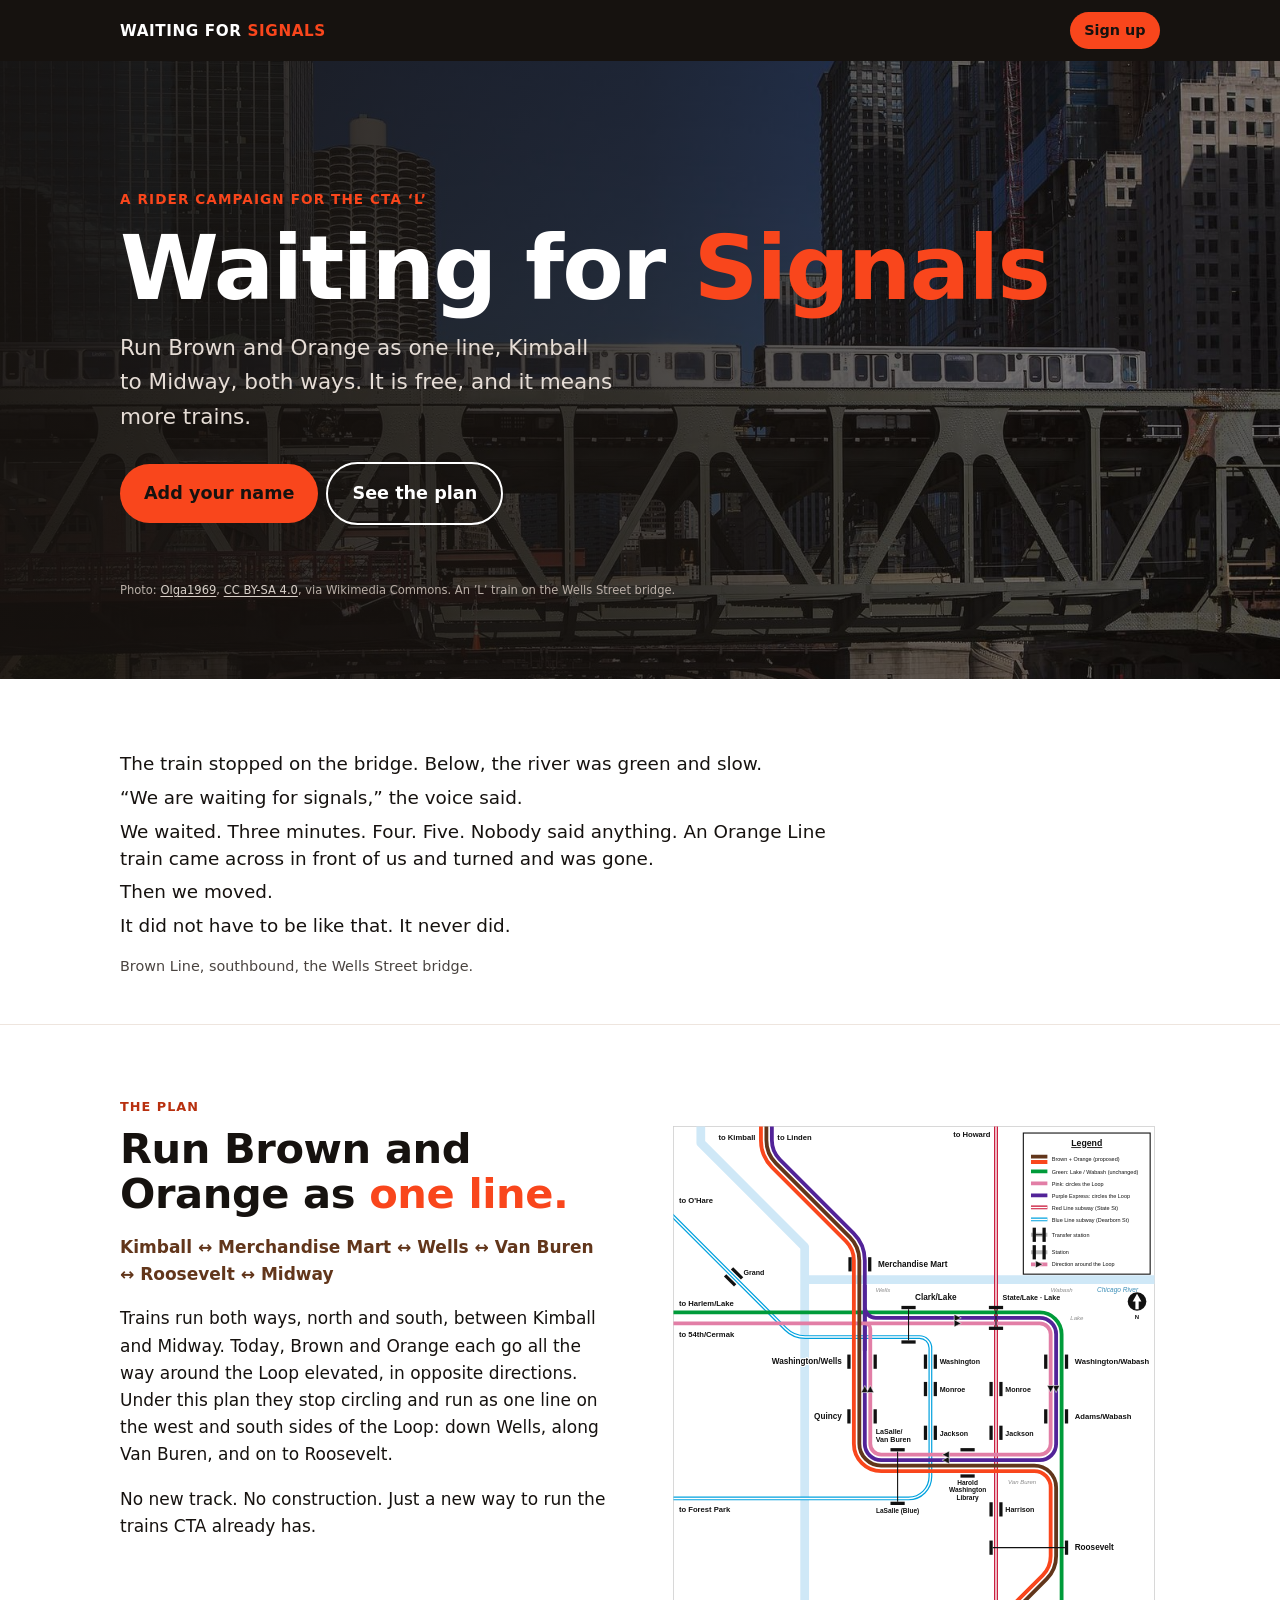
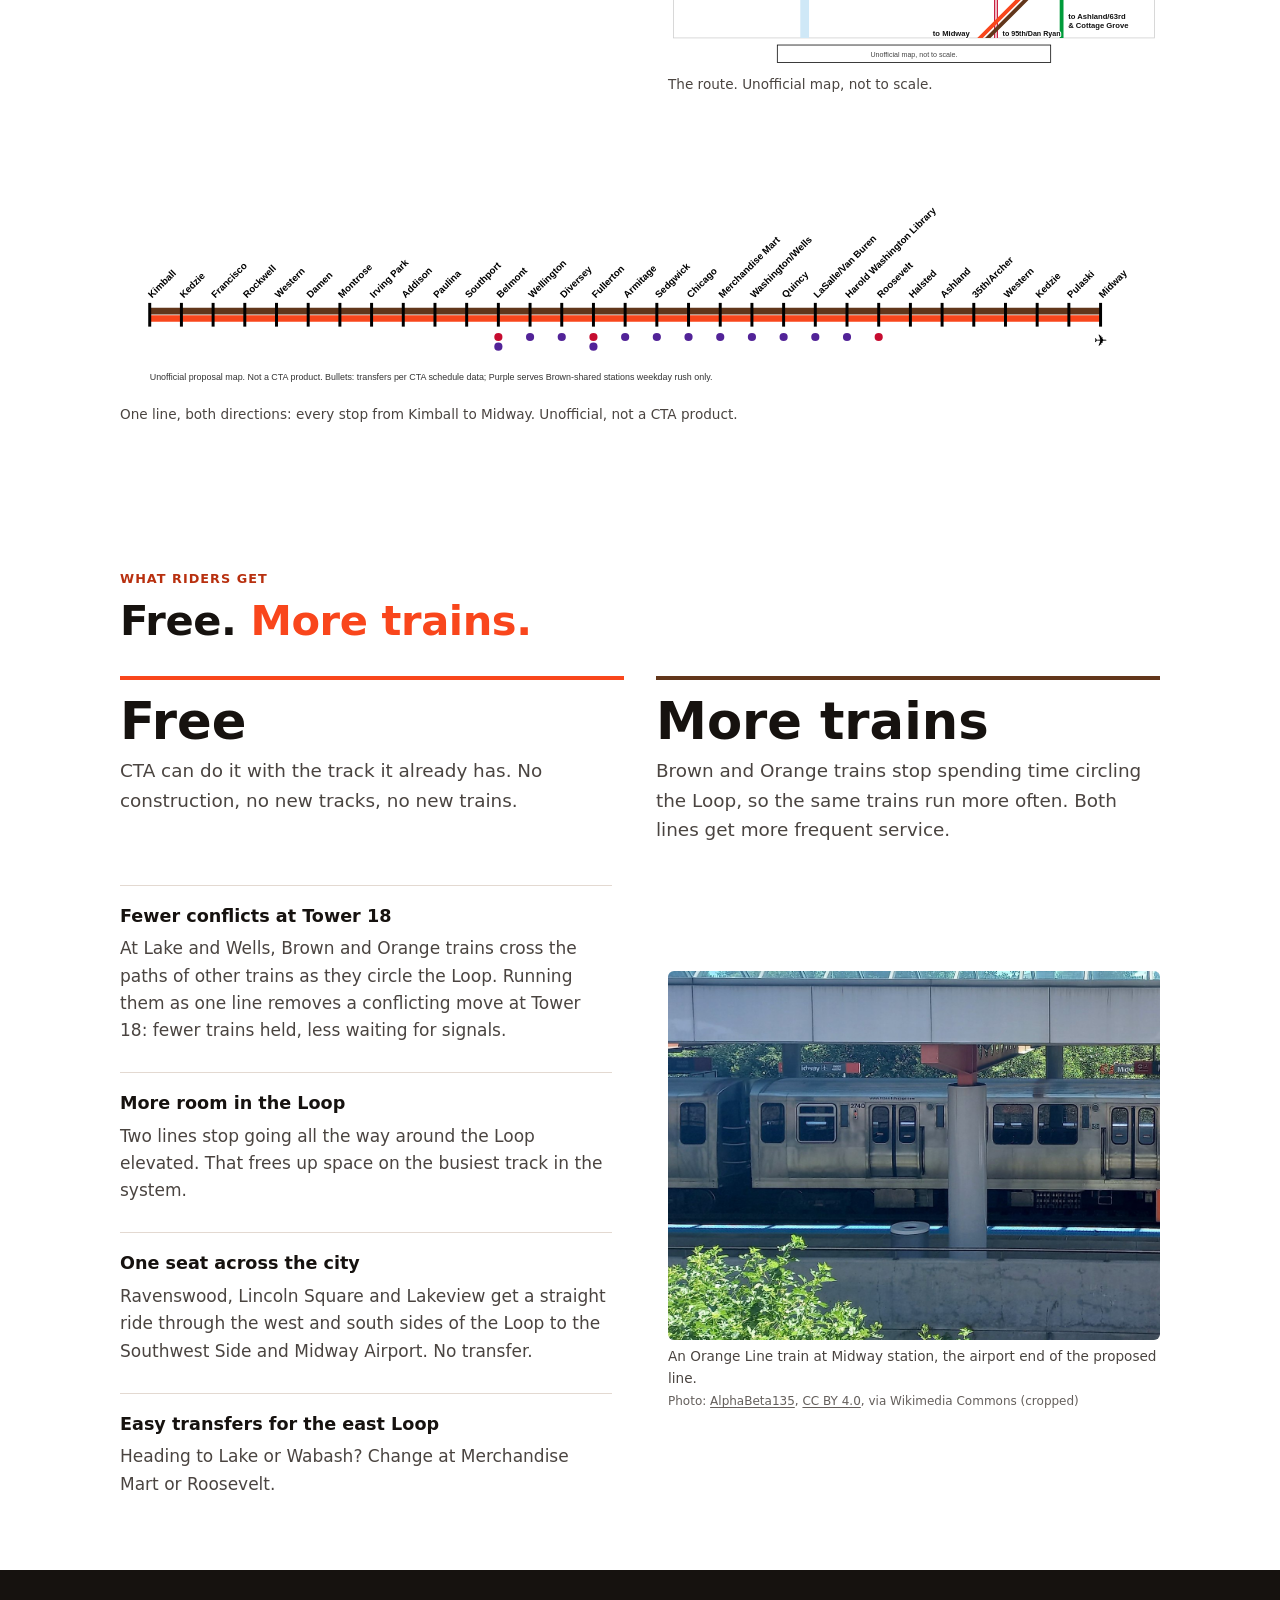
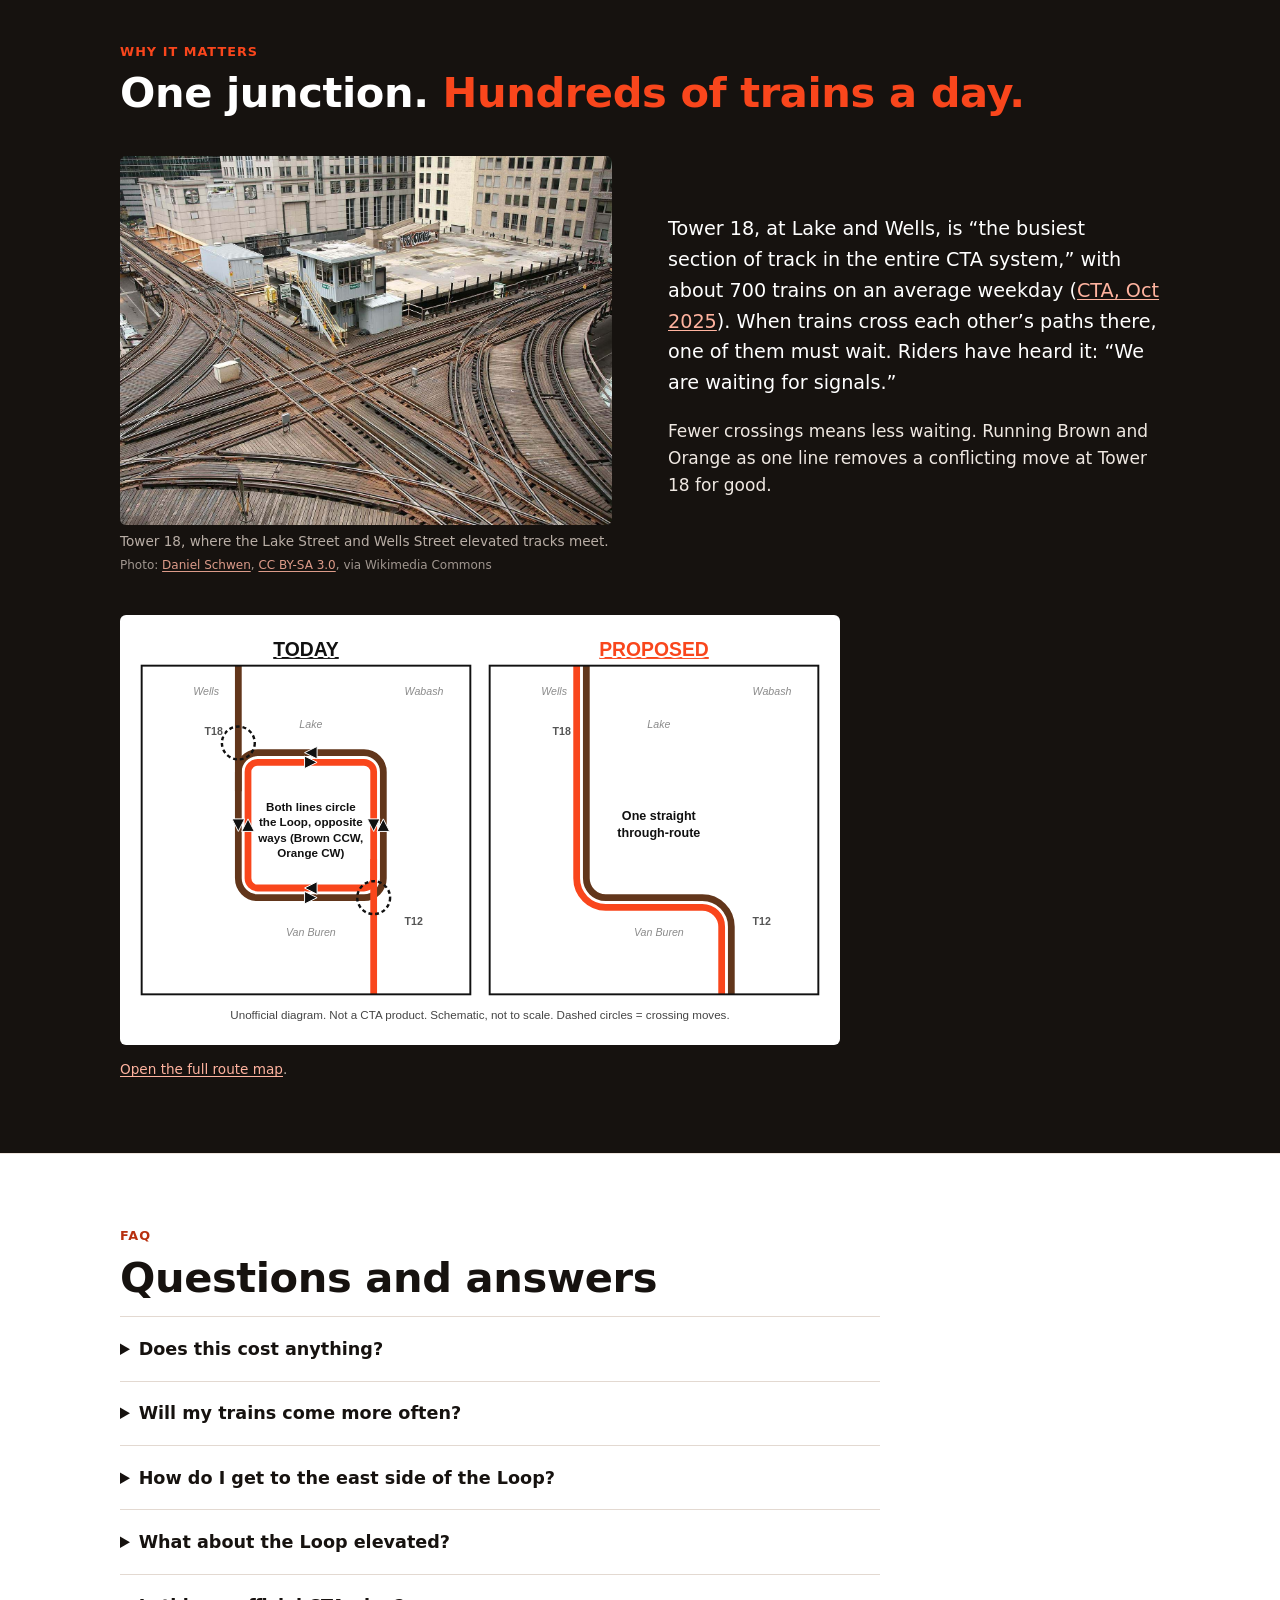
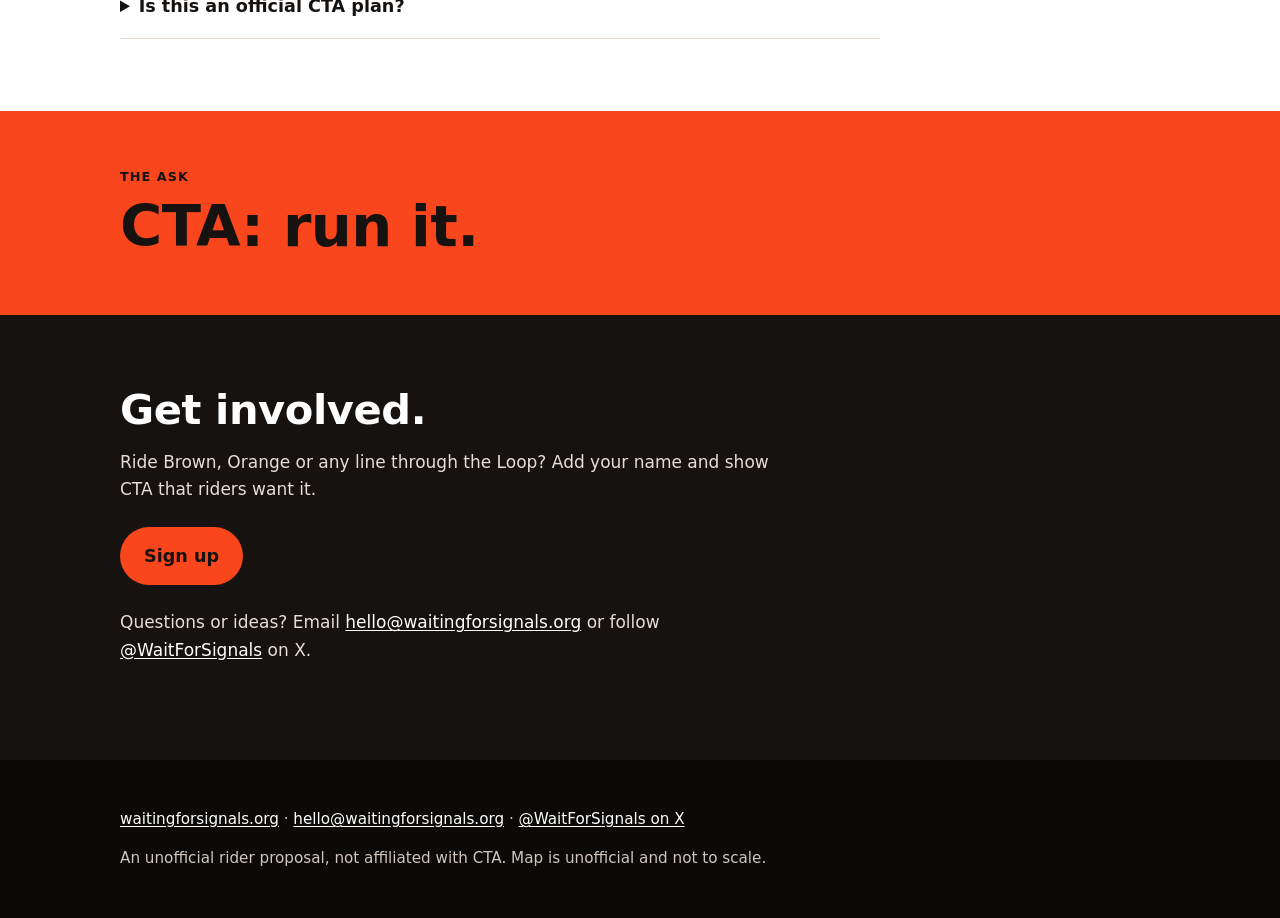
==== commit 32112def: "SEO, social card, new subhead" ====
--- a/index.html
+++ b/index.html
@@ -3,23 +3,93 @@
 <head>
 <meta charset="utf-8">
 <meta name="viewport" content="width=device-width,initial-scale=1">
-<title>Waiting for Signals: run Brown and Orange straight through the Loop</title>
-<meta name="description" content="Run the Brown and Orange lines straight through the Loop. It's free, and it means more trains. CTA: run it.">
+<title>Run Brown and Orange as One Line | Waiting for Signals</title>
+<meta name="description" content="Run CTA Brown and Orange as one line, Kimball to Midway via Wells and Van Buren, both ways. It is free, and it means more trains. CTA: run it.">
 <link rel="canonical" href="https://waitingforsignals.org/">
 <meta property="og:type" content="website">
 <meta property="og:url" content="https://waitingforsignals.org/">
-<meta property="og:title" content="Waiting for Signals">
-<meta property="og:description" content="Run the Brown and Orange lines straight through the Loop. It's free, and it means more trains. CTA: run it.">
+<meta property="og:site_name" content="Waiting for Signals">
+<meta property="og:locale" content="en_US">
+<meta property="og:title" content="Run Brown and Orange as one line. CTA: run it.">
+<meta property="og:description" content="Run CTA Brown and Orange as one line, Kimball to Midway via Wells and Van Buren, both ways. It is free, and it means more trains. CTA: run it.">
 <meta property="og:image" content="https://waitingforsignals.org/og_card.png">
 <meta property="og:image:width" content="1200"><meta property="og:image:height" content="630">
-<meta property="og:image:alt" content="Waiting for Signals: Brown and Orange, straight through the Loop.">
+<meta property="og:image:alt" content="Run Brown and Orange as one line: Kimball, Merchandise Mart, Wells, Van Buren, Roosevelt, Midway, both ways. Free. More trains. CTA: run it. Background: an L train on the Wells Street bridge.">
 <meta name="twitter:card" content="summary_large_image">
-<meta name="twitter:title" content="Waiting for Signals">
-<meta name="twitter:description" content="Run the Brown and Orange lines straight through the Loop. It's free, and it means more trains. CTA: run it.">
+<meta name="twitter:title" content="Run Brown and Orange as one line. CTA: run it.">
+<meta name="twitter:description" content="Run CTA Brown and Orange as one line, Kimball to Midway via Wells and Van Buren, both ways. It is free, and it means more trains. CTA: run it.">
 <meta name="twitter:site" content="@WaitForSignals">
+<meta name="twitter:image" content="https://waitingforsignals.org/og_card.png">
+<meta name="twitter:image:alt" content="Run Brown and Orange as one line, Kimball to Midway, both ways. Free. More trains. CTA: run it.">
 <meta name="theme-color" content="#16120f">
 <link rel="icon" href="data:image/svg+xml,%3Csvg xmlns='http://www.w3.org/2000/svg' viewBox='0 0 32 32'%3E%3Crect width='32' height='32' rx='6' fill='%2362361B'/%3E%3Ccircle cx='16' cy='16' r='8' fill='%23F9461C'/%3E%3C/svg%3E">
 <link rel="stylesheet" href="style.css">
+<script type="application/ld+json">
+{
+ "@context": "https://schema.org",
+ "@graph": [
+  {
+   "@type": "Organization",
+   "@id": "https://waitingforsignals.org/#org",
+   "name": "Waiting for Signals",
+   "url": "https://waitingforsignals.org/",
+   "email": "hello@waitingforsignals.org",
+   "logo": "https://waitingforsignals.org/og_card.png",
+   "sameAs": [
+    "https://x.com/WaitForSignals"
+   ]
+  },
+  {
+   "@type": "WebSite",
+   "@id": "https://waitingforsignals.org/#site",
+   "name": "Waiting for Signals",
+   "url": "https://waitingforsignals.org/",
+   "inLanguage": "en-US",
+   "publisher": {
+    "@id": "https://waitingforsignals.org/#org"
+   }
+  },
+  {
+   "@type": "FAQPage",
+   "@id": "https://waitingforsignals.org/#faq",
+   "mainEntity": [
+    {
+     "@type": "Question",
+     "name": "Does this cost anything?",
+     "acceptedAnswer": {
+      "@type": "Answer",
+      "text": "No. It uses the track CTA already has. There’s nothing to build."
+     }
+    },
+    {
+     "@type": "Question",
+     "name": "Will my trains come more often?",
+     "acceptedAnswer": {
+      "@type": "Answer",
+      "text": "Yes. Brown and Orange trains stop circling the Loop, so the same trains run more often on both lines."
+     }
+    },
+    {
+     "@type": "Question",
+     "name": "How do I get to the east side of the Loop?",
+     "acceptedAnswer": {
+      "@type": "Answer",
+      "text": "Change at Merchandise Mart or Roosevelt for trains along Lake and Wabash."
+     }
+    },
+    {
+     "@type": "Question",
+     "name": "Is this an official CTA plan?",
+     "acceptedAnswer": {
+      "@type": "Answer",
+      "text": "No. Waiting for Signals is an independent rider campaign. The map on this site is unofficial."
+     }
+    }
+   ]
+  }
+ ]
+}
+</script>
 </head>
 <body>
 <a class="skip" href="#main">Skip to content</a>
@@ -32,8 +102,8 @@
 <div>
 <p class="kicker">A rider campaign for the CTA &lsquo;L&rsquo;</p>
 <h1>Waiting for <span class="o">Signals</span></h1>
-<p class="sub">Run the Brown and Orange lines straight through the Loop. It&rsquo;s free, and it means more trains.</p>
-<a class="btn" href="https://tally.so/r/5XX7Ro" rel="noopener">Sign up</a><a class="btn ghost" href="#plan">See the plan</a>
+<p class="sub">Run Brown and Orange as one line, Kimball to Midway, both ways. It is free, and it means more trains.</p>
+<a class="btn" href="https://tally.so/r/5XX7Ro" rel="noopener">Add your name</a><a class="btn ghost" href="#plan">See the plan</a>
 </div>
 <p class="hero-credit">Photo: <a href="https://commons.wikimedia.org/wiki/File:Train_on_the_bridge.jpg">Olga1969</a>, <a href="https://creativecommons.org/licenses/by-sa/4.0/">CC BY-SA 4.0</a>, via Wikimedia Commons. An &rsquo;L&rsquo; train on the Wells Street bridge.</p>
 </div></header>
@@ -52,10 +122,10 @@
 <p class="eyebrow">The plan</p>
 <h2 id="plan-h">Run Brown and Orange as <span class="o">one line.</span></h2>
 <p class="route">Kimball &harr; Merchandise Mart &harr; Wells &harr; Van Buren &harr; Roosevelt &harr; Midway</p>
-<p>Trains run both ways, north and south, between Kimball and Midway. Today, Brown and Orange each go all the way around the Loop elevated, in opposite directions. Under this plan they stop circling and run straight through on the west and south sides of the Loop: down Wells, along Van Buren, and on to Roosevelt.</p>
+<p>Trains run both ways, north and south, between Kimball and Midway. Today, Brown and Orange each go all the way around the Loop elevated, in opposite directions. Under this plan they stop circling and run as one line on the west and south sides of the Loop: down Wells, along Van Buren, and on to Roosevelt.</p>
 <p>No new track. No construction. Just a new way to run the trains CTA already has.</p>
 </div>
-<figure class="map"><img src="route_map.svg" width="900" height="1000" alt="Map: Brown and Orange run as one line from Kimball through Merchandise Mart, down Wells, along Van Buren, to Roosevelt and Midway. Green stays on Lake and Wabash. Other lines are shown for context.">
+<figure class="map"><img src="route_map.svg" width="900" height="1000" alt="Map: Brown and Orange run as one line from Kimball through Merchandise Mart, down Wells, along Van Buren, to Roosevelt and Midway. Other lines are shown for context.">
 <figcaption>The route. Unofficial map, not to scale.</figcaption></figure>
 </div>
 <div class="wrap">
@@ -72,7 +142,7 @@
 </ul>
 <div class="row">
 <ul class="points">
-<li><h3>Fewer conflicts at Tower 18</h3><p>At Lake and Wells, Brown and Orange trains cross the paths of other trains as they circle the Loop. Running them straight through removes a conflicting move at Tower 18: fewer trains held, less waiting for signals.</p></li>
+<li><h3>Fewer conflicts at Tower 18</h3><p>At Lake and Wells, Brown and Orange trains cross the paths of other trains as they circle the Loop. Running them as one line removes a conflicting move at Tower 18: fewer trains held, less waiting for signals.</p></li>
 <li><h3>More room in the Loop</h3><p>Two lines stop going all the way around the Loop elevated. That frees up space on the busiest track in the system.</p></li>
 <li><h3>One seat across the city</h3><p>Ravenswood, Lincoln Square and Lakeview get a straight ride through the west and south sides of the Loop to the Southwest Side and Midway Airport. No transfer.</p></li>
 <li><h3>Easy transfers for the east Loop</h3><p>Heading to Lake or Wabash? Change at Merchandise Mart or Roosevelt.</p></li>
@@ -92,7 +162,7 @@
 <figcaption>Tower 18, where the Lake Street and Wells Street elevated tracks meet. <span class="credit">Photo: <a href="https://commons.wikimedia.org/wiki/File:CTA_loop_junction.jpg">Daniel Schwen</a>, <a href="https://creativecommons.org/licenses/by-sa/3.0/">CC BY-SA 3.0</a>, via Wikimedia Commons</span></figcaption></figure>
 <div>
 <p class="lead">Tower 18, at Lake and Wells, is &ldquo;the busiest section of track in the entire CTA system,&rdquo; with about 700 trains on an average weekday (<a href="https://www.transitchicago.com/-weekend-track-work-will-require-a-line-cut-affecting-all-loop-elevated-rail-lines/">CTA, Oct 2025</a>). When trains cross each other&rsquo;s paths there, one of them must wait. Riders have heard it: &ldquo;We are waiting for signals.&rdquo;</p>
-<p>Fewer crossings means less waiting. Running Brown and Orange straight through removes a conflicting move at Tower 18 for good.</p>
+<p>Fewer crossings means less waiting. Running Brown and Orange as one line removes a conflicting move at Tower 18 for good.</p>
 </div>
 </div>
 <div class="narrow0">
@@ -111,13 +181,13 @@
 <details><summary>Is this an official CTA plan?</summary><p>No. Waiting for Signals is an independent rider campaign. The map on this site is unofficial.</p></details>
 </div></section>
 
-<section id="ask" class="ask"><div class="wrap narrow">
+<section id="ask" class="ask" aria-labelledby="ask-h"><div class="wrap narrow">
 <p class="eyebrow" style="color:#16120f">The ask</p>
-<h2>CTA: run it.</h2>
-</div></section>
-
-<section id="sign-up" class="signup"><div class="wrap narrow">
-<h2>Get involved.</h2>
+<h2 id="ask-h">CTA: run it.</h2>
+</div></section>
+
+<section id="sign-up" class="signup" aria-labelledby="signup-h"><div class="wrap narrow">
+<h2 id="signup-h">Get involved.</h2>
 <p>Ride Brown, Orange or any line through the Loop? Add your name and show CTA that riders want it.</p>
 <a class="btn" href="https://tally.so/r/5XX7Ro" rel="noopener">Sign up</a>
 <p>Questions or ideas? Email <a href="mailto:hello@waitingforsignals.org">hello@waitingforsignals.org</a> or follow <a href="https://x.com/WaitForSignals">@WaitForSignals</a> on X.</p>
